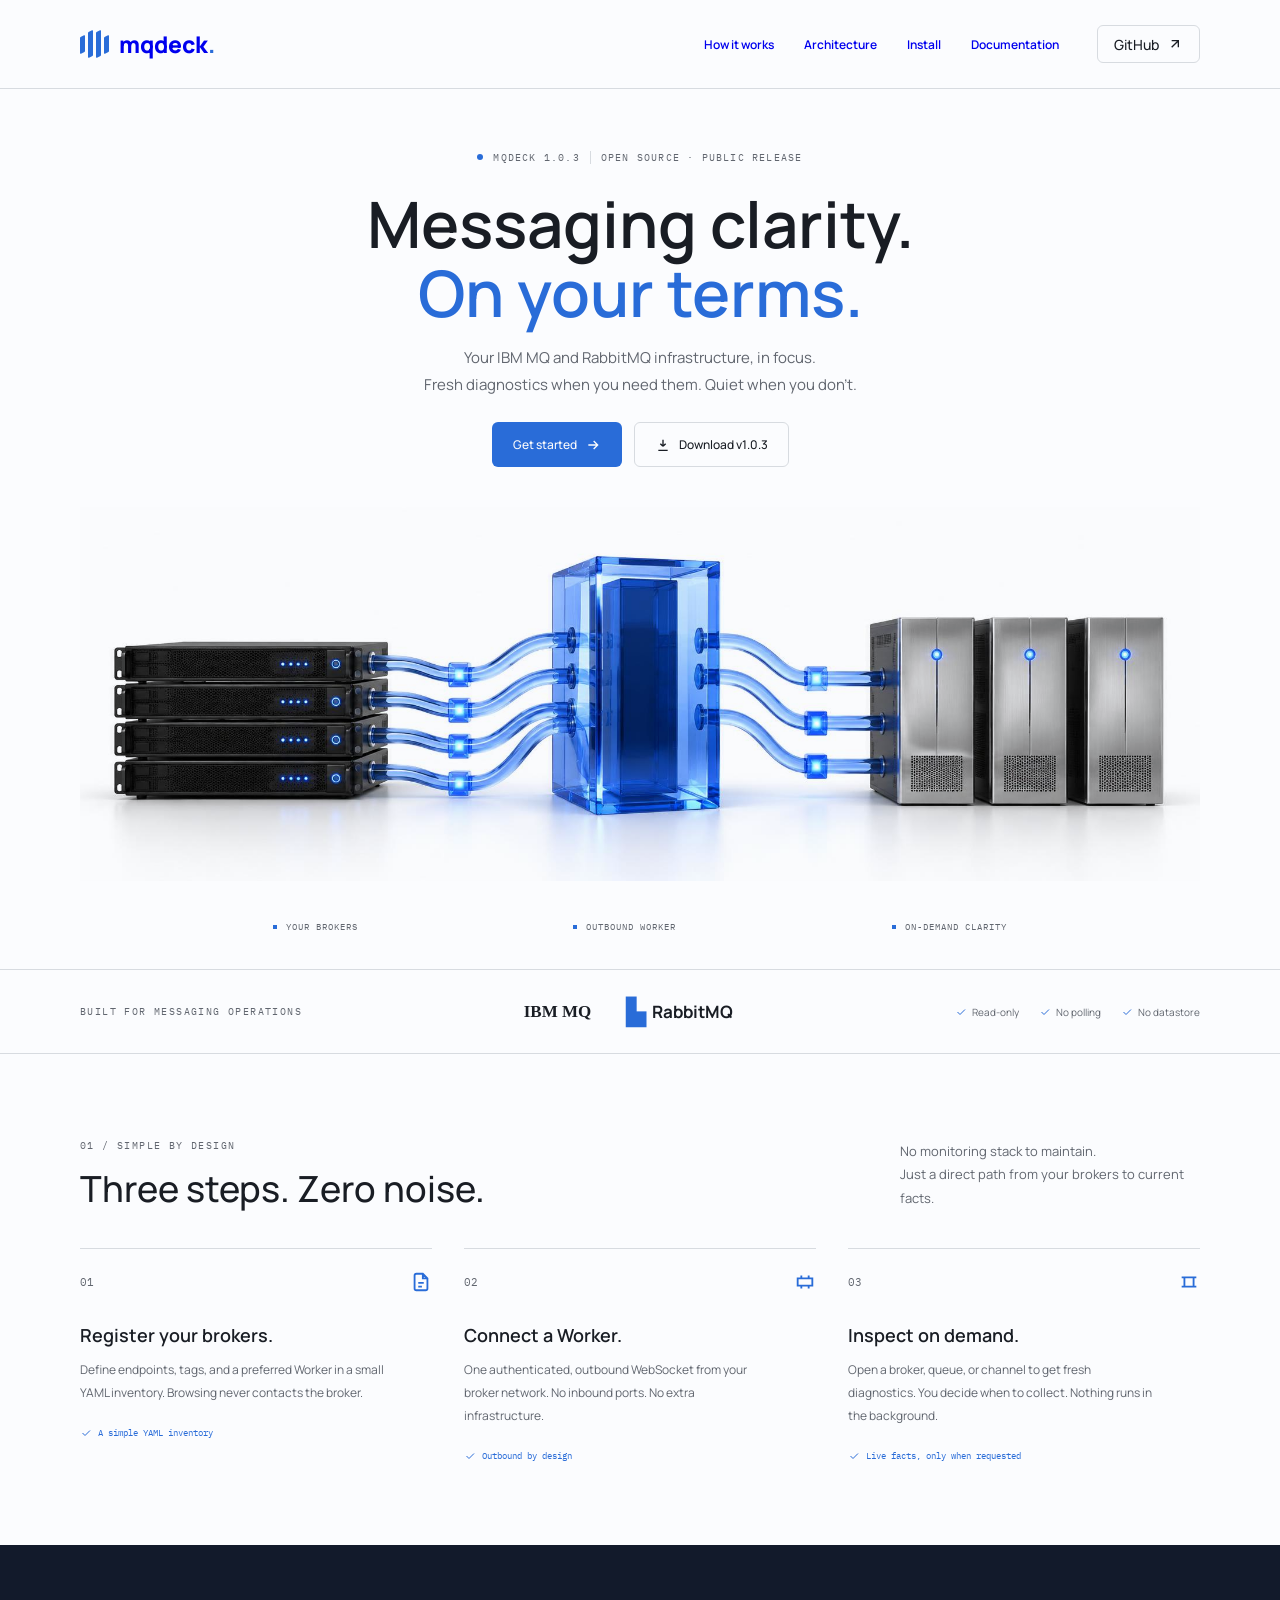
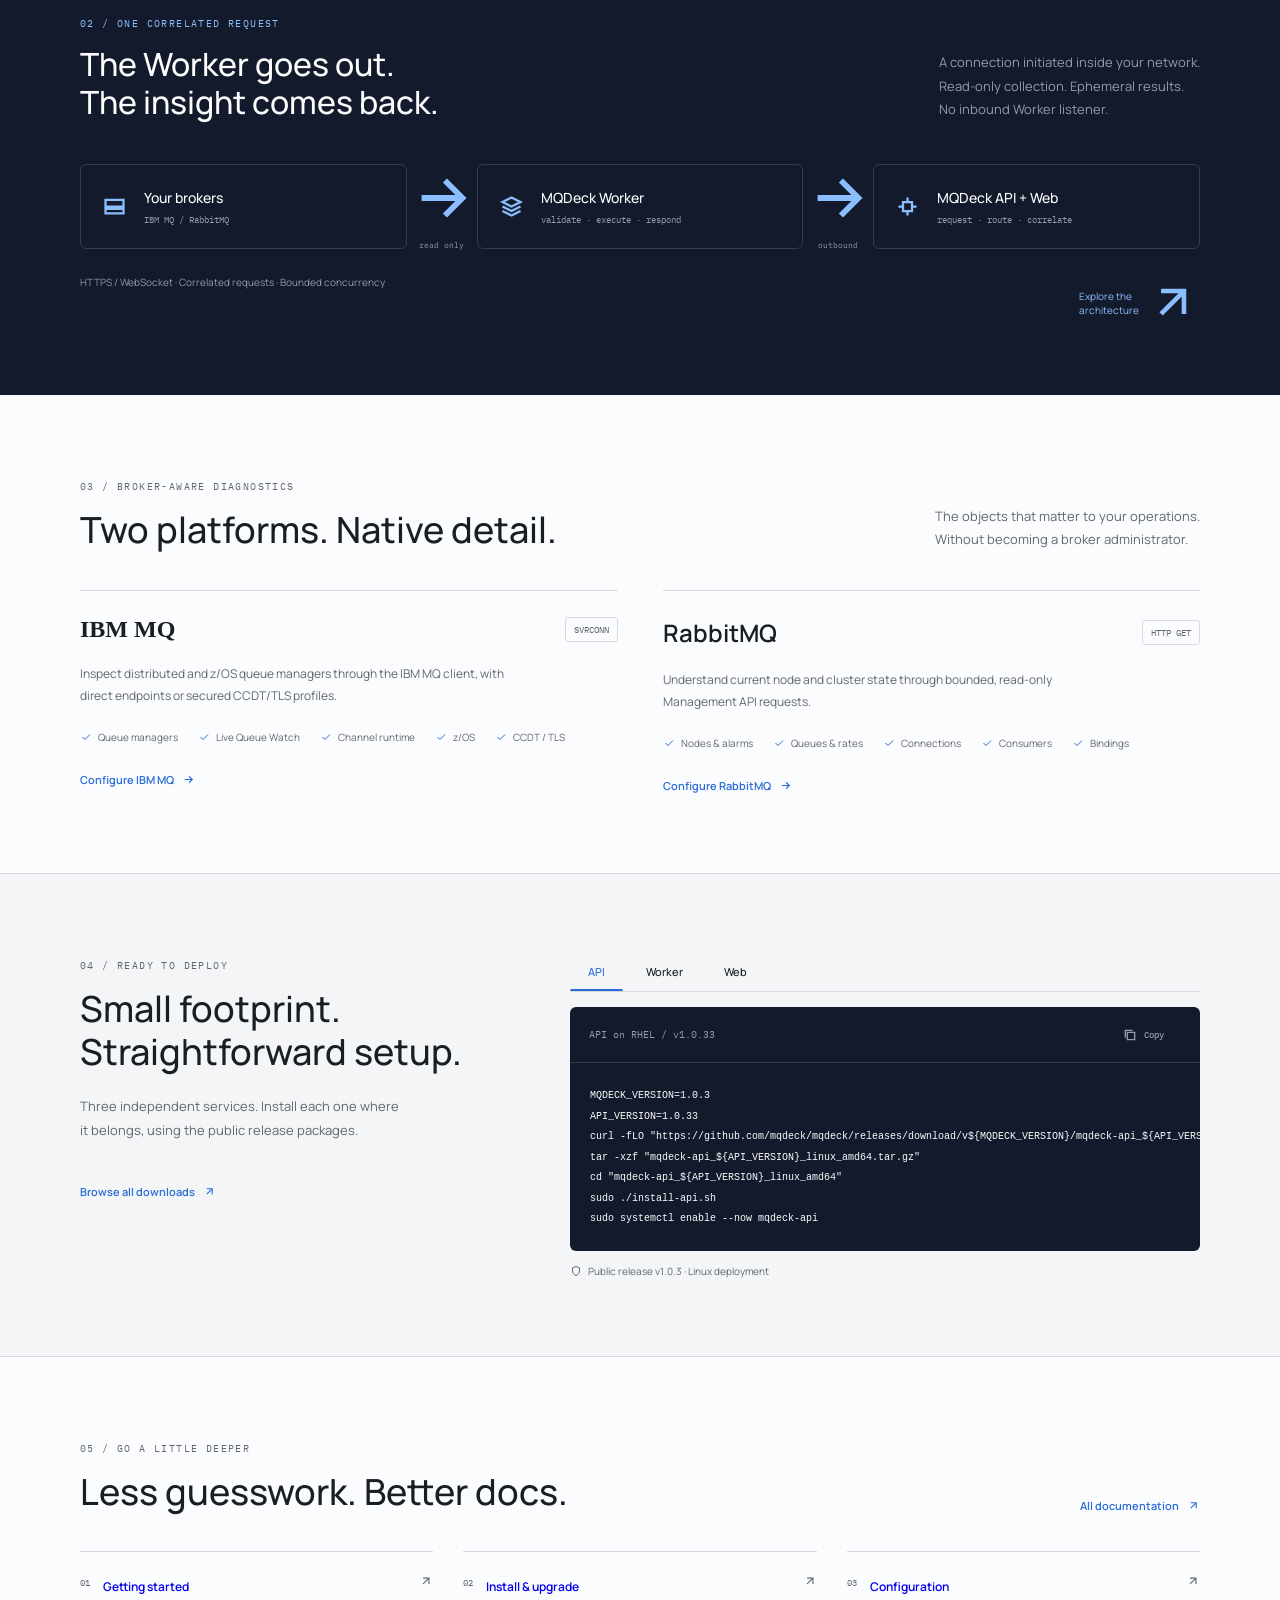
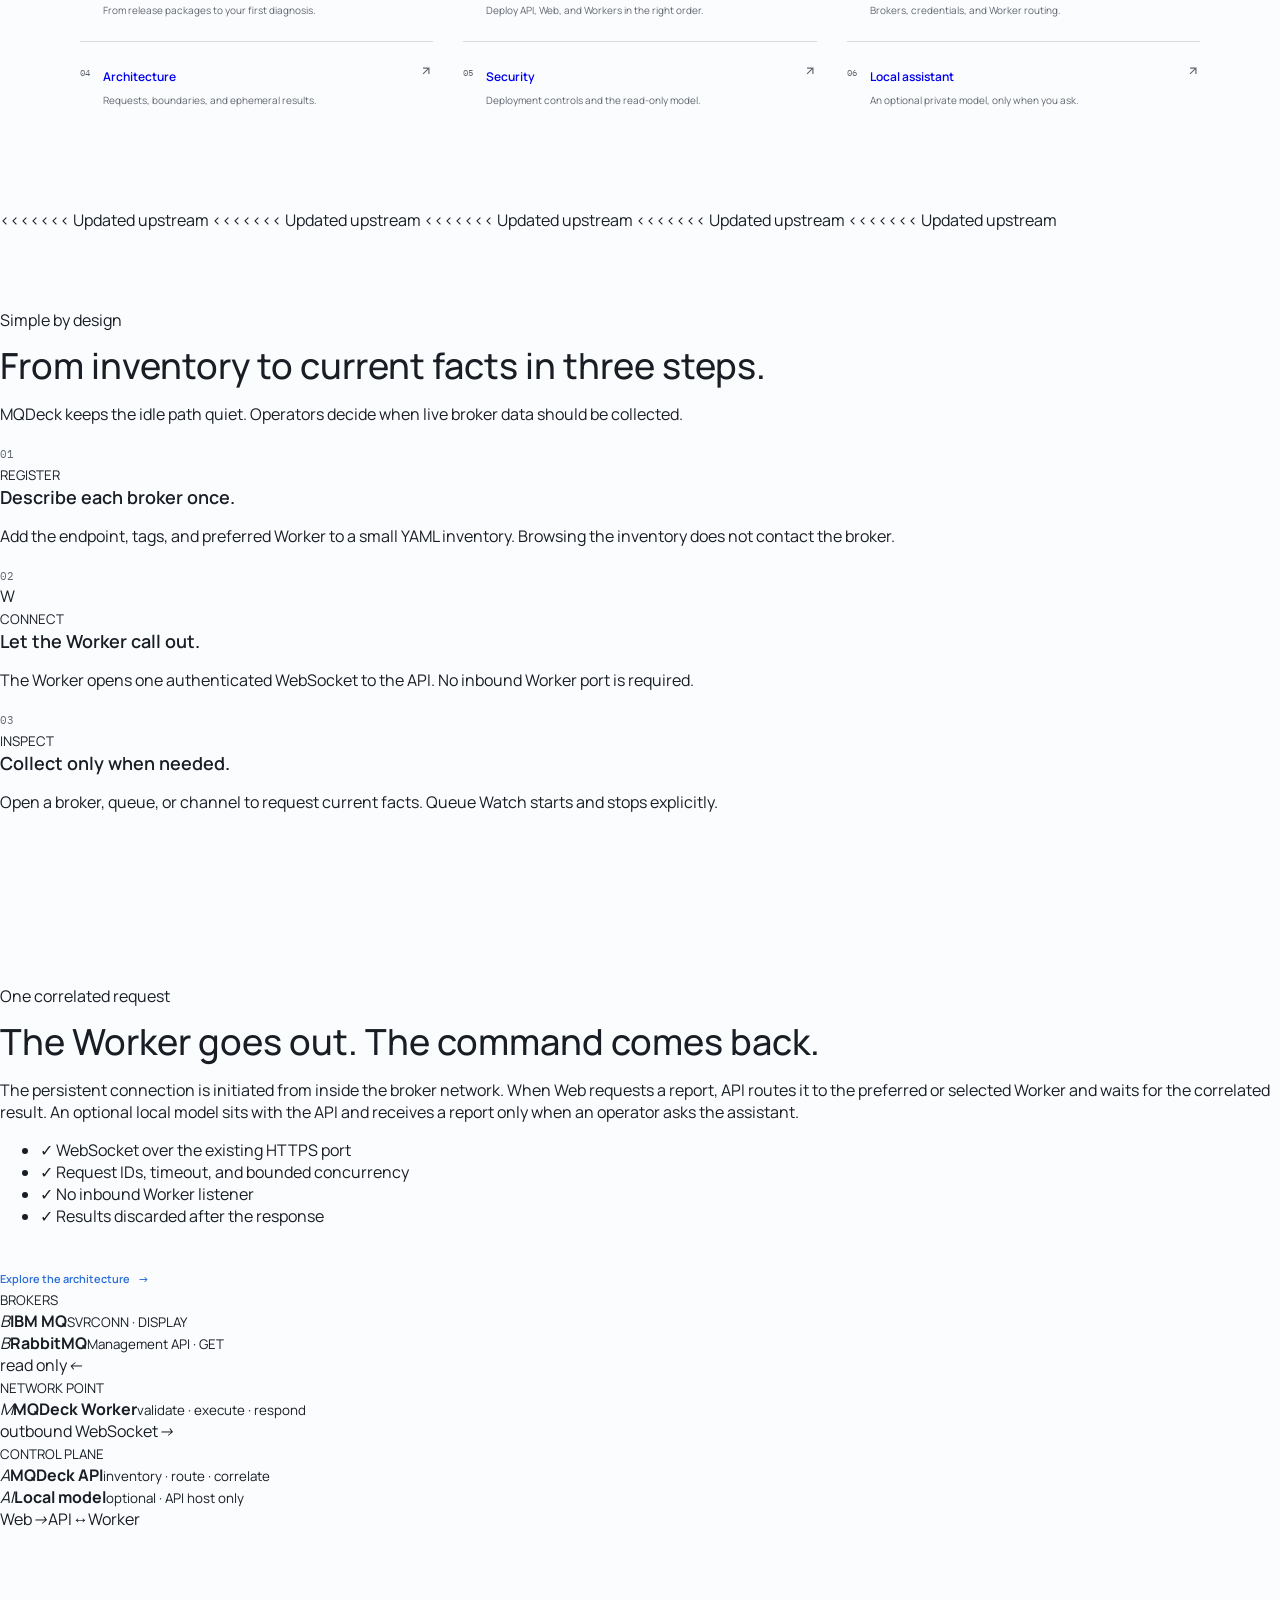
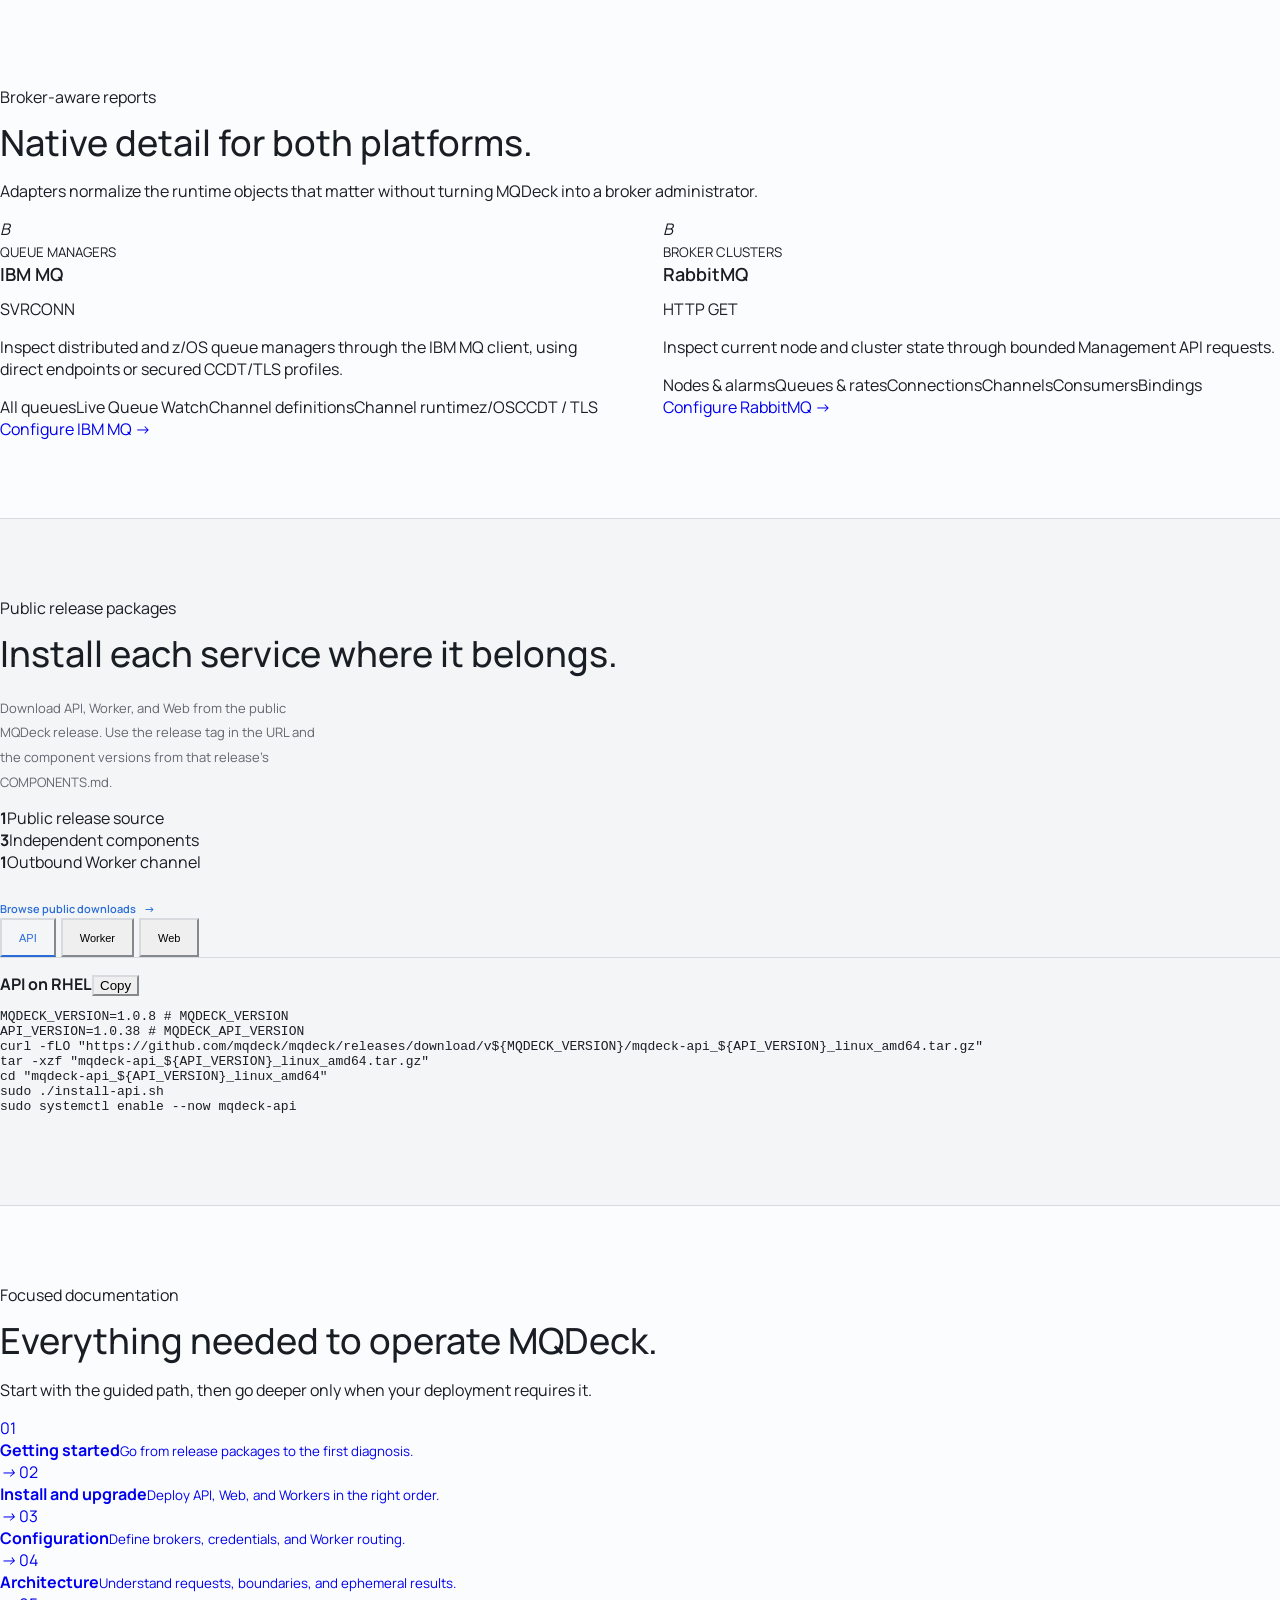
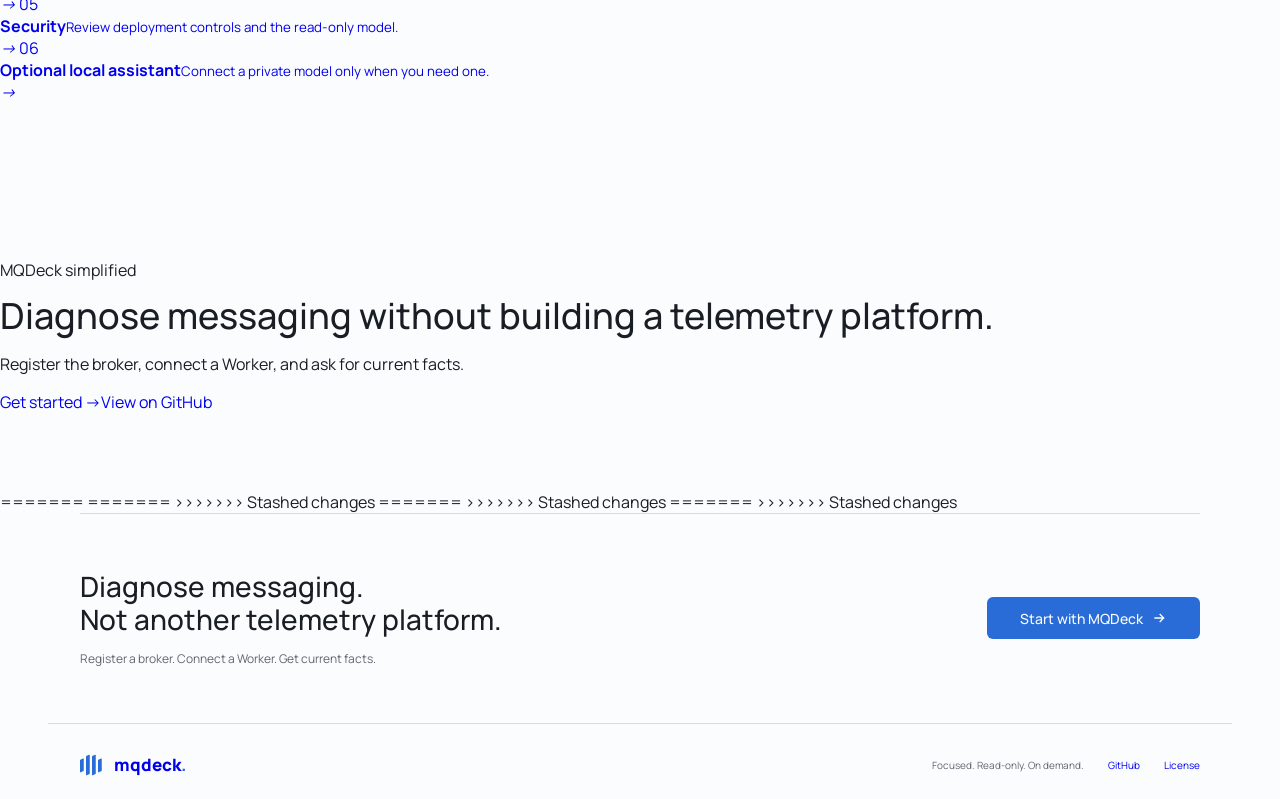
==== site/index.html @ c1cde828 "Release v1.0.9" ====
<!doctype html>
<html lang="en">
  <head>
    <meta charset="utf-8" />
    <meta name="viewport" content="width=device-width, initial-scale=1" />
    <title>MQDeck | Messaging clarity, on demand.</title>
    <meta name="description" content="Focused, read-only diagnostics for IBM MQ and RabbitMQ. Connect an outbound Worker and inspect your messaging infrastructure on demand." />
    <meta property="og:title" content="MQDeck | Messaging clarity, on demand." />
    <meta property="og:description" content="Your brokers. One clear view. On-demand diagnostics for IBM MQ and RabbitMQ, without a telemetry platform." />
    <meta property="og:type" content="website" />
    <meta property="og:url" content="https://mqdeck.github.io/mqdeck/" />
    <meta name="twitter:card" content="summary_large_image" />
    <link rel="canonical" href="https://mqdeck.github.io/mqdeck/" />
    <link rel="icon" href="favicon.svg" type="image/svg+xml" />
    <link rel="preconnect" href="https://fonts.googleapis.com" />
    <link rel="preconnect" href="https://fonts.gstatic.com" crossorigin />
    <link href="https://fonts.googleapis.com/css2?family=IBM+Plex+Mono:wght@400;500&family=Manrope:wght@500;600;700;800&display=swap" rel="stylesheet" />
    <link rel="stylesheet" href="styles.css" />
    <script src="app.js" defer></script>
  </head>
  <body>
    <header class="site-header">
      <div class="wrap header-inner">
        <a href="#top" class="brand" aria-label="MQDeck home"><span class="brand-mark" aria-hidden="true"><i></i><i></i><i></i><i></i></span><span>mqdeck<span class="text-primary">.</span></span></a>
        <nav class="desktop-nav" aria-label="Main navigation">
          <a href="#how-it-works">How it works</a>
          <a href="#architecture">Architecture</a>
          <a href="#install">Install</a>
          <a href="#documentation">Documentation</a>
          <a class="btn btn-outline header-github" href="https://github.com/mqdeck/mqdeck" target="_blank" rel="noreferrer">GitHub <svg viewBox="0 0 24 24" aria-hidden="true"><path d="M7 17 17 7M7 7h10v10" fill="none" stroke="currentColor" stroke-width="2"/></svg></a>
        </nav>
        <button class="btn btn-ghost btn-icon mobile-menu" type="button" data-menu aria-expanded="false" aria-controls="mobile-navigation" aria-label="Open menu">
          <svg data-icon-open viewBox="0 0 24 24" aria-hidden="true"><path d="M4 7h16M4 12h16M4 17h16" fill="none" stroke="currentColor" stroke-width="2"/></svg>
          <svg data-icon-close hidden viewBox="0 0 24 24" aria-hidden="true"><path d="M6 6l12 12M18 6 6 18" fill="none" stroke="currentColor" stroke-width="2"/></svg>
        </button>
      </div>
      <nav class="mobile-nav" id="mobile-navigation" data-mobile-nav hidden aria-label="Mobile navigation">
        <a href="#how-it-works">How it works</a>
        <a href="#architecture">Architecture</a>
        <a href="#install">Install</a>
        <a href="#documentation">Documentation</a>
        <a href="https://github.com/mqdeck/mqdeck">GitHub</a>
      </nav>
    </header>
    <main id="top">
      <section class="hero" aria-labelledby="main-title">
        <img class="hero-image" src="assets/messaging-network.jpg" width="1920" height="626" alt="IBM MQ and RabbitMQ infrastructure connected through a transparent blue messaging hub" />
        <div class="wrap hero-content">
          <div class="release-label"><span class="dot"></span> MQDECK 1.0.3 <span>Open source · Public release</span></div>
          <h1 id="main-title">Messaging clarity.<br /><span>On your terms.</span></h1>
          <p class="hero-description">Your IBM MQ and RabbitMQ infrastructure, in focus.<br />Fresh diagnostics when you need them. Quiet when you don't.</p>
          <div class="hero-actions">
            <a class="btn" href="https://github.com/mqdeck/mqdeck/blob/main/docs/getting-started.md">Get started <svg viewBox="0 0 24 24" aria-hidden="true"><path d="M5 12h14M13 6l6 6-6 6" fill="none" stroke="currentColor" stroke-width="2"/></svg></a>
            <a class="btn btn-outline" href="https://github.com/mqdeck/mqdeck/releases/tag/v1.0.3"><svg viewBox="0 0 24 24" aria-hidden="true"><path d="M12 4v10m0 0 4-4m-4 4-4-4M5 20h14" fill="none" stroke="currentColor" stroke-width="2"/></svg> Download v1.0.3</a>
          </div>
        </div>
        <div class="visual-labels"><span><b></b> Your brokers</span><span><b></b> Outbound Worker</span><span><b></b> On-demand clarity</span></div>
      </section>
      <div class="trust-band">
        <div class="wrap trust-inner">
          <span class="micro">Built for messaging operations</span>
          <div class="brokers"><span class="ibm-word">IBM <span>MQ</span></span><span class="rabbit-word"><span class="rabbit-icon" aria-hidden="true">▙</span>RabbitMQ</span></div>
          <div class="trust-properties"><span><svg viewBox="0 0 24 24" aria-hidden="true"><path d="M5 12l5 5L20 7" fill="none" stroke="currentColor" stroke-width="2"/></svg>Read-only</span><span><svg viewBox="0 0 24 24" aria-hidden="true"><path d="M5 12l5 5L20 7" fill="none" stroke="currentColor" stroke-width="2"/></svg>No polling</span><span><svg viewBox="0 0 24 24" aria-hidden="true"><path d="M5 12l5 5L20 7" fill="none" stroke="currentColor" stroke-width="2"/></svg>No datastore</span></div>
        </div>
      </div>
      <section id="how-it-works" class="wrap section">
        <div class="section-title">
          <div><span class="micro">01 / Simple by design</span><h2>Three steps. Zero noise.</h2></div>
          <p>No monitoring stack to maintain.<br />Just a direct path from your brokers to current facts.</p>
        </div>
        <div class="steps">
          <article class="step"><div class="step-top"><span class="step-number">01</span><svg viewBox="0 0 24 24" aria-hidden="true"><path d="M14 3H7a2 2 0 0 0-2 2v14a2 2 0 0 0 2 2h10a2 2 0 0 0 2-2V8zM14 3v5h5M9 13h6M9 17h4" fill="none" stroke="currentColor" stroke-width="2"/></svg></div><h3>Register your brokers.</h3><p>Define endpoints, tags, and a preferred Worker in a small YAML inventory. Browsing never contacts the broker.</p><span class="step-tag"><svg viewBox="0 0 24 24" aria-hidden="true"><path d="M5 12l5 5L20 7" fill="none" stroke="currentColor" stroke-width="2"/></svg>A simple YAML inventory</span></article>
          <article class="step"><div class="step-top"><span class="step-number">02</span><svg viewBox="0 0 24 24" aria-hidden="true"><path d="M4 8h16v8H4zM8 8V5m8 3V5M8 16v3m8-3v3" fill="none" stroke="currentColor" stroke-width="2"/></svg></div><h3>Connect a Worker.</h3><p>One authenticated, outbound WebSocket from your broker network. No inbound ports. No extra infrastructure.</p><span class="step-tag"><svg viewBox="0 0 24 24" aria-hidden="true"><path d="M5 12l5 5L20 7" fill="none" stroke="currentColor" stroke-width="2"/></svg>Outbound by design</span></article>
          <article class="step"><div class="step-top"><span class="step-number">03</span><svg viewBox="0 0 24 24" aria-hidden="true"><path d="M4 7h16M7 7v10m10-10v10M4 17h16" fill="none" stroke="currentColor" stroke-width="2"/></svg></div><h3>Inspect on demand.</h3><p>Open a broker, queue, or channel to get fresh diagnostics. You decide when to collect. Nothing runs in the background.</p><span class="step-tag"><svg viewBox="0 0 24 24" aria-hidden="true"><path d="M5 12l5 5L20 7" fill="none" stroke="currentColor" stroke-width="2"/></svg>Live facts, only when requested</span></article>
        </div>
      </section>
      <section id="architecture" class="architecture-band">
        <div class="wrap">
          <div class="section-title">
            <div><span class="micro">02 / One correlated request</span><h2>The Worker goes out.<br />The insight comes back.</h2></div>
            <p>A connection initiated inside your network.<br />Read-only collection. Ephemeral results.<br />No inbound Worker listener.</p>
          </div>
          <div class="flow">
            <div class="flow-node"><svg class="flow-icon" viewBox="0 0 24 24" aria-hidden="true"><path d="M4 6h16v6H4zM4 14h16v4H4zM8 9h.01M8 16h.01" fill="none" stroke="currentColor" stroke-width="2"/></svg><div><strong>Your brokers</strong><small>IBM MQ / RabbitMQ</small></div></div>
            <div class="flow-arrow"><svg viewBox="0 0 24 24" aria-hidden="true"><path d="M5 12h14M13 6l6 6-6 6" fill="none" stroke="currentColor" stroke-width="2"/></svg><small>read only</small></div>
            <div class="flow-node"><svg class="flow-icon" viewBox="0 0 24 24" aria-hidden="true"><path d="M4 8l8-4 8 4-8 4zM4 12l8 4 8-4M4 16l8 4 8-4" fill="none" stroke="currentColor" stroke-width="2"/></svg><div><strong>MQDeck Worker</strong><small>validate · execute · respond</small></div></div>
            <div class="flow-arrow"><svg viewBox="0 0 24 24" aria-hidden="true"><path d="M5 12h14M13 6l6 6-6 6" fill="none" stroke="currentColor" stroke-width="2"/></svg><small>outbound</small></div>
            <div class="flow-node"><svg class="flow-icon" viewBox="0 0 24 24" aria-hidden="true"><path d="M8 8h8v8H8zM4 12h4m8 0h4M12 4v4m0 8v4" fill="none" stroke="currentColor" stroke-width="2"/></svg><div><strong>MQDeck API + Web</strong><small>request · route · correlate</small></div></div>
          </div>
          <div class="architecture-bottom"><span>HTTPS / WebSocket · Correlated requests · Bounded concurrency</span><a href="https://github.com/mqdeck/mqdeck/blob/main/docs/architecture.md">Explore the architecture <svg viewBox="0 0 24 24" aria-hidden="true"><path d="M7 17 17 7M7 7h10v10" fill="none" stroke="currentColor" stroke-width="2"/></svg></a></div>
        </div>
      </section>
      <section class="wrap section" id="platforms">
        <div class="section-title">
          <div><span class="micro">03 / Broker-aware diagnostics</span><h2>Two platforms. Native detail.</h2></div>
          <p>The objects that matter to your operations.<br />Without becoming a broker administrator.</p>
        </div>
        <div class="broker-grid">
          <article class="broker-item">
            <div class="broker-heading"><h3 class="ibm-word">IBM MQ</h3><span class="protocol">SVRCONN</span></div>
            <p>Inspect distributed and z/OS queue managers through the IBM MQ client, with direct endpoints or secured CCDT/TLS profiles.</p>
            <div class="feature-list"><span><svg viewBox="0 0 24 24" aria-hidden="true"><path d="M5 12l5 5L20 7" fill="none" stroke="currentColor" stroke-width="2"/></svg>Queue managers</span><span><svg viewBox="0 0 24 24" aria-hidden="true"><path d="M5 12l5 5L20 7" fill="none" stroke="currentColor" stroke-width="2"/></svg>Live Queue Watch</span><span><svg viewBox="0 0 24 24" aria-hidden="true"><path d="M5 12l5 5L20 7" fill="none" stroke="currentColor" stroke-width="2"/></svg>Channel runtime</span><span><svg viewBox="0 0 24 24" aria-hidden="true"><path d="M5 12l5 5L20 7" fill="none" stroke="currentColor" stroke-width="2"/></svg>z/OS</span><span><svg viewBox="0 0 24 24" aria-hidden="true"><path d="M5 12l5 5L20 7" fill="none" stroke="currentColor" stroke-width="2"/></svg>CCDT / TLS</span></div>
            <a class="text-link" href="https://github.com/mqdeck/mqdeck/blob/main/examples/ibmmq-svrconn.md">Configure IBM MQ <svg viewBox="0 0 24 24" aria-hidden="true"><path d="M5 12h14M13 6l6 6-6 6" fill="none" stroke="currentColor" stroke-width="2"/></svg></a>
          </article>
          <article class="broker-item">
            <div class="broker-heading"><h3>RabbitMQ</h3><span class="protocol">HTTP GET</span></div>
            <p>Understand current node and cluster state through bounded, read-only Management API requests.</p>
            <div class="feature-list"><span><svg viewBox="0 0 24 24" aria-hidden="true"><path d="M5 12l5 5L20 7" fill="none" stroke="currentColor" stroke-width="2"/></svg>Nodes &amp; alarms</span><span><svg viewBox="0 0 24 24" aria-hidden="true"><path d="M5 12l5 5L20 7" fill="none" stroke="currentColor" stroke-width="2"/></svg>Queues &amp; rates</span><span><svg viewBox="0 0 24 24" aria-hidden="true"><path d="M5 12l5 5L20 7" fill="none" stroke="currentColor" stroke-width="2"/></svg>Connections</span><span><svg viewBox="0 0 24 24" aria-hidden="true"><path d="M5 12l5 5L20 7" fill="none" stroke="currentColor" stroke-width="2"/></svg>Consumers</span><span><svg viewBox="0 0 24 24" aria-hidden="true"><path d="M5 12l5 5L20 7" fill="none" stroke="currentColor" stroke-width="2"/></svg>Bindings</span></div>
            <a class="text-link" href="https://github.com/mqdeck/mqdeck/blob/main/docs/configuration.md">Configure RabbitMQ <svg viewBox="0 0 24 24" aria-hidden="true"><path d="M5 12h14M13 6l6 6-6 6" fill="none" stroke="currentColor" stroke-width="2"/></svg></a>
          </article>
        </div>
      </section>
      <section id="install" class="install-section section">
        <div class="wrap install-layout">
          <div class="install-copy">
            <span class="micro">04 / Ready to deploy</span>
            <h2>Small footprint.<br />Straightforward setup.</h2>
            <p>Three independent services. Install each one where it belongs, using the public release packages.</p>
            <a class="text-link" href="downloads/">Browse all downloads <svg viewBox="0 0 24 24" aria-hidden="true"><path d="M7 17 17 7M7 7h10v10" fill="none" stroke="currentColor" stroke-width="2"/></svg></a>
          </div>
          <div>
            <div class="install-tabs" role="tablist" aria-label="Installation component">
              <button class="btn btn-ghost" type="button" role="tab" id="tab-API" data-service="API" aria-selected="true" aria-controls="install-panel">API</button>
              <button class="btn btn-ghost" type="button" role="tab" id="tab-Worker" data-service="Worker" aria-selected="false" aria-controls="install-panel">Worker</button>
              <button class="btn btn-ghost" type="button" role="tab" id="tab-Web" data-service="Web" aria-selected="false" aria-controls="install-panel">Web</button>
            </div>
            <div class="terminal" id="install-panel" role="tabpanel" aria-labelledby="tab-API">
              <div class="terminal-header"><span data-terminal-label>API on RHEL <span> / v1.0.33</span></span><button class="btn btn-ghost" type="button" data-copy aria-label="Copy installation command"><svg viewBox="0 0 24 24" aria-hidden="true"><path d="M8 8h11v11H8zM5 16V5h11" fill="none" stroke="currentColor" stroke-width="2"/></svg><span data-copy-label>Copy</span></button></div>
              <pre><code data-command></code></pre>
            </div>
            <div class="terminal-note" role="status"><svg viewBox="0 0 24 24" aria-hidden="true"><path d="M12 3l7 3v6c0 4.5-3 7.5-7 9-4-1.5-7-4.5-7-9V6z" fill="none" stroke="currentColor" stroke-width="2"/></svg><span data-copy-note>Public release v1.0.3 · Linux deployment</span></div>
          </div>
        </div>
      </section>
      <section id="documentation" class="wrap section">
        <div class="section-title">
          <div><span class="micro">05 / Go a little deeper</span><h2>Less guesswork. Better docs.</h2></div>
          <a class="text-link" href="https://github.com/mqdeck/mqdeck/tree/main/docs">All documentation <svg viewBox="0 0 24 24" aria-hidden="true"><path d="M7 17 17 7M7 7h10v10" fill="none" stroke="currentColor" stroke-width="2"/></svg></a>
        </div>
        <div class="doc-grid">
          <a class="doc-item" href="https://github.com/mqdeck/mqdeck/blob/main/docs/getting-started.md"><span class="doc-number">01</span><div><strong>Getting started</strong><p>From release packages to your first diagnosis.</p></div><svg viewBox="0 0 24 24" aria-hidden="true"><path d="M7 17 17 7M7 7h10v10" fill="none" stroke="currentColor" stroke-width="2"/></svg></a>
          <a class="doc-item" href="https://github.com/mqdeck/mqdeck/blob/main/docs/installation-sequence.md"><span class="doc-number">02</span><div><strong>Install &amp; upgrade</strong><p>Deploy API, Web, and Workers in the right order.</p></div><svg viewBox="0 0 24 24" aria-hidden="true"><path d="M7 17 17 7M7 7h10v10" fill="none" stroke="currentColor" stroke-width="2"/></svg></a>
          <a class="doc-item" href="https://github.com/mqdeck/mqdeck/blob/main/docs/configuration.md"><span class="doc-number">03</span><div><strong>Configuration</strong><p>Brokers, credentials, and Worker routing.</p></div><svg viewBox="0 0 24 24" aria-hidden="true"><path d="M7 17 17 7M7 7h10v10" fill="none" stroke="currentColor" stroke-width="2"/></svg></a>
          <a class="doc-item" href="https://github.com/mqdeck/mqdeck/blob/main/docs/architecture.md"><span class="doc-number">04</span><div><strong>Architecture</strong><p>Requests, boundaries, and ephemeral results.</p></div><svg viewBox="0 0 24 24" aria-hidden="true"><path d="M7 17 17 7M7 7h10v10" fill="none" stroke="currentColor" stroke-width="2"/></svg></a>
          <a class="doc-item" href="https://github.com/mqdeck/mqdeck/blob/main/SECURITY.md"><span class="doc-number">05</span><div><strong>Security</strong><p>Deployment controls and the read-only model.</p></div><svg viewBox="0 0 24 24" aria-hidden="true"><path d="M7 17 17 7M7 7h10v10" fill="none" stroke="currentColor" stroke-width="2"/></svg></a>
          <a class="doc-item" href="https://github.com/mqdeck/mqdeck/blob/main/docs/llm.md"><span class="doc-number">06</span><div><strong>Local assistant</strong><p>An optional private model, only when you ask.</p></div><svg viewBox="0 0 24 24" aria-hidden="true"><path d="M7 17 17 7M7 7h10v10" fill="none" stroke="currentColor" stroke-width="2"/></svg></a>
        </div>
      </section>
<<<<<<< Updated upstream
<<<<<<< Updated upstream
<<<<<<< Updated upstream
<<<<<<< Updated upstream
<<<<<<< Updated upstream

      <section class="section platform-section" id="platform">
        <div class="container">
          <div class="section-heading narrow-heading">
            <div class="eyebrow">Simple by design</div>
            <h2>From inventory to current facts in three steps.</h2>
            <p>MQDeck keeps the idle path quiet. Operators decide when live broker data should be collected.</p>
          </div>
          <div class="feature-grid">
            <article class="feature-card step-card"><span class="step-number">01</span><div class="feature-icon topology-icon" aria-hidden="true"><span></span><span></span><span></span></div><small>REGISTER</small><h3>Describe each broker once.</h3><p>Add the endpoint, tags, and preferred Worker to a small YAML inventory. Browsing the inventory does not contact the broker.</p></article>
            <article class="feature-card step-card"><span class="step-number">02</span><div class="feature-icon shield-icon" aria-hidden="true">W</div><small>CONNECT</small><h3>Let the Worker call out.</h3><p>The Worker opens one authenticated WebSocket to the API. No inbound Worker port is required.</p></article>
            <article class="feature-card step-card"><span class="step-number">03</span><div class="feature-icon pulse-icon" aria-hidden="true"><span></span></div><small>INSPECT</small><h3>Collect only when needed.</h3><p>Open a broker, queue, or channel to request current facts. Queue Watch starts and stops explicitly.</p></article>
          </div>
        </div>
      </section>

      <section class="section architecture-section" id="architecture">
        <div class="container architecture-grid">
          <div class="architecture-copy">
            <div class="eyebrow">One correlated request</div>
            <h2>The Worker goes out. The command comes back.</h2>
            <p>The persistent connection is initiated from inside the broker network. When Web requests a report, API routes it to the preferred or selected Worker and waits for the correlated result. An optional local model sits with the API and receives a report only when an operator asks the assistant.</p>
            <ul class="check-list">
              <li><span>✓</span> WebSocket over the existing HTTPS port</li>
              <li><span>✓</span> Request IDs, timeout, and bounded concurrency</li>
              <li><span>✓</span> No inbound Worker listener</li>
              <li><span>✓</span> Results discarded after the response</li>
            </ul>
            <a class="text-link" href="https://github.com/mqdeck/mqdeck/blob/main/docs/architecture.md">Explore the architecture <span>→</span></a>
          </div>
          <div class="architecture-diagram" aria-label="MQDeck on-demand flow">
            <div class="diagram-column brokers-column"><small>BROKERS</small><div class="diagram-node"><i class="component-mark">B</i><span><strong>IBM MQ</strong><small>SVRCONN · DISPLAY</small></span></div><div class="diagram-node"><i class="component-mark">B</i><span><strong>RabbitMQ</strong><small>Management API · GET</small></span></div></div>
            <div class="diagram-arrow"><span>read only</span><i>←</i></div>
            <div class="diagram-column worker-column"><small>NETWORK POINT</small><div class="diagram-node primary-node"><i>M</i><span><strong>MQDeck Worker</strong><small>validate · execute · respond</small></span></div></div>
            <div class="diagram-arrow"><span>outbound WebSocket</span><i>→</i></div>
            <div class="diagram-column query-column"><small>CONTROL PLANE</small><div class="diagram-node"><i class="component-mark worker">A</i><span><strong>MQDeck API</strong><small>inventory · route · correlate</small></span></div><div class="diagram-node"><i>AI</i><span><strong>Local model</strong><small>optional · API host only</small></span></div><div class="query-stack"><span>Web</span><i>→</i><span>API</span><i>↔</i><span>Worker</span></div></div>
          </div>
        </div>
      </section>

      <section class="section coverage-section">
        <div class="container">
          <div class="section-heading split-heading"><div><div class="eyebrow">Broker-aware reports</div><h2>Native detail for both platforms.</h2></div><p>Adapters normalize the runtime objects that matter without turning MQDeck into a broker administrator.</p></div>
          <div class="broker-grid">
            <article class="broker-card"><div class="broker-card-header"><i class="component-mark large">B</i><div><small>QUEUE MANAGERS</small><h3>IBM MQ</h3></div><span>SVRCONN</span></div><p>Inspect distributed and z/OS queue managers through the IBM MQ client, using direct endpoints or secured CCDT/TLS profiles.</p><div class="capability-list"><span>All queues</span><span>Live Queue Watch</span><span>Channel definitions</span><span>Channel runtime</span><span>z/OS</span><span>CCDT / TLS</span></div><a href="https://github.com/mqdeck/mqdeck/blob/main/examples/ibmmq-svrconn.md">Configure IBM MQ <span>→</span></a></article>
            <article class="broker-card"><div class="broker-card-header"><i class="component-mark large">B</i><div><small>BROKER CLUSTERS</small><h3>RabbitMQ</h3></div><span>HTTP GET</span></div><p>Inspect current node and cluster state through bounded Management API requests.</p><div class="capability-list"><span>Nodes & alarms</span><span>Queues & rates</span><span>Connections</span><span>Channels</span><span>Consumers</span><span>Bindings</span></div><a href="https://github.com/mqdeck/mqdeck/blob/main/docs/configuration.md">Configure RabbitMQ <span>→</span></a></article>
          </div>
        </div>
      </section>

      <section class="section install-section" id="install">
        <div class="container install-shell">
          <div class="install-copy"><div class="eyebrow">Public release packages</div><h2>Install each service where it belongs.</h2><p>Download API, Worker, and Web from the public MQDeck release. Use the release tag in the URL and the component versions from that release's COMPONENTS.md.</p><div class="install-facts"><div><strong>1</strong><span>Public release source</span></div><div><strong>3</strong><span>Independent components</span></div><div><strong>1</strong><span>Outbound Worker channel</span></div></div><a class="text-link" href="downloads/">Browse public downloads <span>→</span></a></div>
          <div class="installer" data-installer>
            <div class="install-tabs" role="tablist" aria-label="Component"><button type="button" role="tab" aria-selected="true" aria-controls="install-api" data-install-tab="api">API</button><button type="button" role="tab" aria-selected="false" aria-controls="install-worker" data-install-tab="worker">Worker</button><button type="button" role="tab" aria-selected="false" aria-controls="install-web" data-install-tab="web">Web</button></div>
            <div class="install-panel" id="install-api" role="tabpanel" data-install-panel="api"><div class="code-heading"><span><i></i><i></i><i></i></span><strong>API on RHEL</strong><button type="button" data-copy="#api-command">Copy</button></div><pre id="api-command"><code>MQDECK_VERSION=1.0.8 # MQDECK_VERSION
API_VERSION=1.0.38 # MQDECK_API_VERSION
curl -fLO "https://github.com/mqdeck/mqdeck/releases/download/v${MQDECK_VERSION}/mqdeck-api_${API_VERSION}_linux_amd64.tar.gz"
tar -xzf "mqdeck-api_${API_VERSION}_linux_amd64.tar.gz"
cd "mqdeck-api_${API_VERSION}_linux_amd64"
sudo ./install-api.sh
sudo systemctl enable --now mqdeck-api</code></pre></div>
            <div class="install-panel" id="install-worker" role="tabpanel" data-install-panel="worker" hidden><div class="code-heading"><span><i></i><i></i><i></i></span><strong>Worker on RHEL</strong><button type="button" data-copy="#worker-command">Copy</button></div><pre id="worker-command"><code>MQDECK_VERSION=1.0.8 # MQDECK_VERSION
WORKER_VERSION=1.0.34 # MQDECK_WORKER_VERSION
curl -fLO "https://github.com/mqdeck/mqdeck/releases/download/v${MQDECK_VERSION}/mqdeck-worker_${WORKER_VERSION}_linux_amd64.tar.gz"
tar -xzf "mqdeck-worker_${WORKER_VERSION}_linux_amd64.tar.gz"
cd "mqdeck-worker_${WORKER_VERSION}_linux_amd64"
sudo ./install-worker.sh
sudo systemctl enable --now mqdeck-worker</code></pre></div>
            <div class="install-panel" id="install-web" role="tabpanel" data-install-panel="web" hidden><div class="code-heading"><span><i></i><i></i><i></i></span><strong>Web on RHEL</strong><button type="button" data-copy="#web-command">Copy</button></div><pre id="web-command"><code>MQDECK_VERSION=1.0.8 # MQDECK_VERSION
WEB_VERSION=1.0.41 # MQDECK_WEB_VERSION
curl -fLO "https://github.com/mqdeck/mqdeck/releases/download/v${MQDECK_VERSION}/mqdeck-web_${WEB_VERSION}_standalone.tar.gz"
tar -xzf "mqdeck-web_${WEB_VERSION}_standalone.tar.gz"
cd "mqdeck-web_${WEB_VERSION}_standalone"
sudo ./install-web.sh
sudo systemctl enable --now mqdeck-web</code></pre></div>
            <div class="copy-status" aria-live="polite" data-copy-status></div>
          </div>
        </div>
      </section>

      <section class="section docs-section" id="documentation">
        <div class="container">
          <div class="section-heading narrow-heading"><div class="eyebrow">Focused documentation</div><h2>Everything needed to operate MQDeck.</h2><p>Start with the guided path, then go deeper only when your deployment requires it.</p></div>
          <div class="docs-grid">
            <a href="https://github.com/mqdeck/mqdeck/blob/main/docs/getting-started.md"><span class="doc-number">01</span><div><strong>Getting started</strong><small>Go from release packages to the first diagnosis.</small></div><i>→</i></a>
            <a href="https://github.com/mqdeck/mqdeck/blob/main/docs/installation-sequence.md"><span class="doc-number">02</span><div><strong>Install and upgrade</strong><small>Deploy API, Web, and Workers in the right order.</small></div><i>→</i></a>
            <a href="https://github.com/mqdeck/mqdeck/blob/main/docs/configuration.md"><span class="doc-number">03</span><div><strong>Configuration</strong><small>Define brokers, credentials, and Worker routing.</small></div><i>→</i></a>
            <a href="https://github.com/mqdeck/mqdeck/blob/main/docs/architecture.md"><span class="doc-number">04</span><div><strong>Architecture</strong><small>Understand requests, boundaries, and ephemeral results.</small></div><i>→</i></a>
            <a href="https://github.com/mqdeck/mqdeck/blob/main/SECURITY.md"><span class="doc-number">05</span><div><strong>Security</strong><small>Review deployment controls and the read-only model.</small></div><i>→</i></a>
            <a href="https://github.com/mqdeck/mqdeck/blob/main/docs/llm.md"><span class="doc-number">06</span><div><strong>Optional local assistant</strong><small>Connect a private model only when you need one.</small></div><i>→</i></a>
          </div>
        </div>
      </section>

      <section class="final-cta section"><div class="container final-cta-inner"><div><div class="eyebrow">MQDeck simplified</div><h2>Diagnose messaging without building a telemetry platform.</h2><p>Register the broker, connect a Worker, and ask for current facts.</p></div><div class="final-actions"><a class="button button-primary" href="https://github.com/mqdeck/mqdeck/blob/main/docs/getting-started.md">Get started <span>→</span></a><a class="button button-secondary" href="https://github.com/mqdeck/mqdeck">View on GitHub</a></div></div></section>
=======
=======
>>>>>>> Stashed changes
=======
>>>>>>> Stashed changes
=======
>>>>>>> Stashed changes
      <div class="wrap">
        <section class="final-section">
          <div><h2>Diagnose messaging.<br />Not another telemetry platform.</h2><p>Register a broker. Connect a Worker. Get current facts.</p></div>
          <a class="btn btn-lg" href="https://github.com/mqdeck/mqdeck/blob/main/docs/getting-started.md">Start with MQDeck <svg viewBox="0 0 24 24" aria-hidden="true"><path d="M5 12h14M13 6l6 6-6 6" fill="none" stroke="currentColor" stroke-width="2"/></svg></a>
        </section>
      </div>
    </main>
    <footer class="wrap footer">
      <a href="#top" class="brand" aria-label="MQDeck home"><span class="brand-mark" aria-hidden="true"><i></i><i></i><i></i><i></i></span><span>mqdeck<span class="text-primary">.</span></span></a>
      <div class="footer-right"><span>Focused. Read-only. On demand.</span><a href="https://github.com/mqdeck/mqdeck">GitHub</a><a href="https://github.com/mqdeck/mqdeck/blob/main/LICENSE">License</a></div>
    </footer>
  </body>
</html>
---- site/styles.css ----
:root {
 --font-sans: "Manrope", sans-serif;
 --font-mono: "IBM Plex Mono", monospace;
}
:root {
 --background: oklch(.992 .002 255); --foreground: oklch(.23 .014 262);
 --primary: oklch(.55 .18 260); --primary-foreground: oklch(.99 0 0);
 --secondary: oklch(.95 .013 258); --secondary-foreground: oklch(.31 .06 262);
 --muted: oklch(.968 .004 258); --muted-foreground: oklch(.51 .015 262);
 --accent: oklch(.94 .035 255); --accent-foreground: oklch(.36 .1 262);
 --border: oklch(.89 .008 258); --destructive: oklch(.6 .2 25);
 --ink: oklch(.22 .035 262); --ink-muted: oklch(.69 .025 262); --mint: oklch(.79 .11 255);
 --terminal-border: oklch(.36 .03 262);
}
@layer base { * { border-color: var(--border); } body { margin:0; background:var(--background); color:var(--foreground); font-family:var(--font-sans); } html { scroll-behavior:smooth; scroll-padding-top:90px; } ::selection { background:var(--accent); } a { text-decoration:none; } button,a { -webkit-tap-highlight-color:transparent; } }
.wrap { max-width:1120px; margin-inline:auto; padding-inline:32px; }
.site-header { position:sticky; top:0; z-index:20; height:88px; border-bottom:1px solid var(--border); background:var(--background); }
.text-primary { color:var(--primary); }
.btn { display:inline-flex; align-items:center; justify-content:center; gap:8px; height:36px; padding:0 16px; border-radius:6px; border:1px solid transparent; background:var(--primary); color:var(--primary-foreground); font:inherit; font-size:14px; font-weight:500; cursor:pointer; }
.btn svg { width:16px; height:16px; flex-shrink:0; }
.btn-outline { background:var(--background); color:var(--foreground); border-color:var(--border); }
.btn-ghost { background:transparent; color:inherit; }
.btn-lg { height:40px; padding-inline:32px; }
.btn-icon { width:36px; padding:0; }
.btn:hover { filter:brightness(.97); }
.download-list { display:grid; gap:18px; margin-top:28px; }
.download-list a { display:block; border-top:1px solid var(--border); padding-top:16px; }
.download-list strong { display:block; margin-bottom:6px; }
.download-list p { margin:0; color:var(--muted-foreground); font-size:13px; line-height:1.7; }
.header-inner { height:100%; display:flex; align-items:center; justify-content:space-between; gap:32px; }
.brand { display:flex; align-items:center; gap:10px; font-weight:800; font-size:23px; }
.brand-mark { display:flex; gap:3px; align-items:center; height:28px; }
.brand-mark i { display:block; width:5px; background:var(--primary); border-radius:1px; transform:skewY(-24deg); }
.brand-mark i:nth-child(1),.brand-mark i:nth-child(4) {height:17px} .brand-mark i:nth-child(2),.brand-mark i:nth-child(3) {height:26px}
.desktop-nav { display:flex; align-items:center; gap:30px; font-size:12px; font-weight:600; }
.desktop-nav a:hover,.footer a:hover { color:var(--primary); }
.header-github { margin-left:8px; }
.mobile-menu { display:none; }
.hero { position:relative; min-height:880px; overflow:hidden; text-align:center; }
.hero-image { position:absolute; width:1120px; max-width:none; height:630px; object-fit:contain; top:290px; left:50%; transform:translateX(-50%); z-index:0; mix-blend-mode:multiply; }
.hero-content { position:relative; z-index:1; padding-top:54px; }
.release-label { display:inline-flex; align-items:center; gap:10px; font-family:var(--font-mono); font-size:10px; text-transform:uppercase; letter-spacing:1.2px; color:var(--muted-foreground); }
.release-label .dot,.status-dot { width:6px; height:6px; background:var(--primary); border-radius:50%; }
.release-label span:last-child { border-left:1px solid var(--border); padding-left:10px; }
.hero h1 { font-size:64px; line-height:1.08; font-weight:600; margin:24px 0 17px; letter-spacing:0; }
.hero h1 span { color:var(--primary); }
.hero-description { max-width:560px; margin:0 auto; color:var(--muted-foreground); font-size:15px; line-height:1.8; }
.hero-actions { display:flex; justify-content:center; gap:12px; margin-top:24px; }
.hero-actions a { height:43px; font-size:12px; padding-inline:20px; box-shadow:none; }
.visual-labels { position:absolute; bottom:37px; left:0; right:0; display:flex; justify-content:space-around; max-width:950px; margin:auto; font-family:var(--font-mono); text-transform:uppercase; font-size:9px; letter-spacing:1px; color:var(--muted-foreground); }
.visual-labels span { display:flex; align-items:center; gap:9px; }
.visual-labels b { width:4px; height:4px; background:var(--primary); }
.trust-band { border-block:1px solid var(--border); }
.trust-inner { min-height:83px; display:flex; align-items:center; justify-content:space-between; gap:30px; }
.micro { font-family:var(--font-mono); font-size:10px; letter-spacing:1.4px; text-transform:uppercase; color:var(--muted-foreground); }
.brokers { display:flex; align-items:center; gap:35px; font-size:17px; font-weight:700; }.ibm-word {font-family:Georgia,serif;font-weight:800}.rabbit-word {display:flex;align-items:center;gap:7px}.rabbit-icon {color:var(--primary);font-size:25px;line-height:1}
.trust-properties {display:flex; gap:20px; font-size:10px; color:var(--muted-foreground)} .trust-properties span {display:flex;align-items:center;gap:5px}.trust-properties svg {width:12px;color:var(--primary)}
.section { padding-block:78px; }
.section-title { display:flex; justify-content:space-between; align-items:flex-end; gap:35px; margin-bottom:38px; }
h2 {font-size:36px;font-weight:500;line-height:1.2;margin:13px 0 0;letter-spacing:0} .section-title p {font-size:13px;color:var(--muted-foreground);max-width:300px;line-height:1.8;margin:0}
.steps {display:grid;grid-template-columns:repeat(3,1fr);gap:32px}.step {border-top:1px solid var(--border);padding-top:22px}.step-top {display:flex;justify-content:space-between;align-items:center;margin-bottom:30px}.step-top svg {color:var(--primary);width:22px}.step-number {font-family:var(--font-mono);font-size:11px;color:var(--muted-foreground)}h3 {font-size:18px;font-weight:600;margin:0 0 12px}.step p,.broker-item p {font-size:12px;line-height:1.9;color:var(--muted-foreground);margin:0;max-width:310px}.step-tag {display:inline-flex;align-items:center;gap:6px;font-family:var(--font-mono);font-size:9px;margin-top:22px;color:var(--primary)}.step-tag svg {width:12px}
.architecture-band {background:var(--ink);color:var(--primary-foreground);padding-block:65px}.architecture-band .micro {color:var(--mint)}.architecture-band h2 {font-size:32px}.architecture-band .section-title p {color:var(--ink-muted)}
.flow {display:grid;grid-template-columns:1fr 70px 1fr 70px 1fr;align-items:center;margin-top:42px}.flow-node {display:flex;gap:16px;align-items:center;border:1px solid var(--terminal-border);padding:23px 20px;border-radius:6px}.flow-icon {color:var(--mint);width:27px;height:27px}.flow-node strong {font-size:14px;font-weight:500;display:block}.flow-node small {font-family:var(--font-mono);font-size:9px;color:var(--ink-muted);display:block;margin-top:7px}.flow-arrow {text-align:center;color:var(--mint);display:flex;flex-direction:column;align-items:center;gap:7px}.flow-arrow small {font-family:var(--font-mono);font-size:8px;color:var(--ink-muted)}.architecture-bottom {display:flex;justify-content:space-between;gap:20px;margin-top:25px;font-size:10px;color:var(--ink-muted)}.architecture-bottom a {color:var(--mint);display:flex;align-items:center;gap:6px}
.broker-grid {display:grid;grid-template-columns:1fr 1fr;gap:45px}.broker-item {padding-top:25px;border-top:1px solid var(--border)}.broker-heading {display:flex;justify-content:space-between;align-items:center;margin-bottom:20px}.broker-heading h3 {font-size:24px;margin:0}.protocol {font-family:var(--font-mono);font-size:9px;border:1px solid var(--border);padding:6px 8px;border-radius:3px;color:var(--muted-foreground)}.broker-item p {max-width:440px}.feature-list {display:flex;flex-wrap:wrap;gap:13px 20px;margin-top:22px;font-size:10px;color:var(--muted-foreground)}.feature-list span {display:flex;align-items:center;gap:6px}.feature-list svg {width:12px;color:var(--primary)}.text-link {display:inline-flex;align-items:center;gap:8px;font-size:11px;font-weight:600;color:var(--primary);margin-top:28px}.text-link svg {width:13px}
.install-section {border-block:1px solid var(--border);background:var(--muted)}.install-layout {display:grid;grid-template-columns:minmax(0,.8fr) minmax(0,1.2fr);gap:70px}.install-layout>div {min-width:0}.install-copy p {font-size:13px;line-height:1.9;color:var(--muted-foreground);margin-top:20px;max-width:320px}.install-tabs {display:flex;gap:5px;border-bottom:1px solid var(--border);margin-bottom:15px}.install-tabs button {border-radius:0;height:39px;font-size:11px;box-shadow:none;padding-inline:17px}.install-tabs button[aria-selected=true] {color:var(--primary);border-bottom:2px solid var(--primary);background:transparent}.terminal {background:var(--ink);color:var(--primary-foreground);border-radius:6px;overflow:hidden}.terminal-header {padding:15px 19px;display:flex;align-items:center;justify-content:space-between;border-bottom:1px solid var(--terminal-border);font-family:var(--font-mono);font-size:10px;color:var(--ink-muted)}.terminal-header button {color:var(--ink-muted);height:25px;gap:6px;font-size:9px}.terminal-header button:hover {color:var(--foreground)}.terminal pre {padding:22px 20px;margin:0;overflow-x:auto;font-family:var(--font-mono);font-size:10px;line-height:1.95}.terminal-note {display:flex;gap:6px;align-items:center;font-size:10px;color:var(--muted-foreground);margin-top:13px}.terminal-note svg {width:12px}
.doc-grid {display:grid;grid-template-columns:repeat(3,1fr);gap:0 30px}.doc-item {padding:22px 0;border-top:1px solid var(--border);display:flex;gap:13px;align-items:flex-start}.doc-item .doc-number {font-family:var(--font-mono);font-size:9px;color:var(--muted-foreground);margin-top:3px}.doc-item strong {font-size:12px;font-weight:600}.doc-item p {font-size:10px;line-height:1.7;color:var(--muted-foreground);margin:6px 0 0}.doc-item>svg {width:14px;flex-shrink:0;margin-left:auto;color:var(--muted-foreground)}.doc-item:hover strong,.doc-item:hover>svg {color:var(--primary)}
.final-section {border-top:1px solid var(--border);padding-block:56px;display:flex;align-items:center;justify-content:space-between;gap:30px}.final-section h2 {font-size:28px;max-width:550px;margin:0}.final-section p {font-size:12px;color:var(--muted-foreground);margin:13px 0 0}.footer {border-top:1px solid var(--border);padding-block:27px;display:flex;align-items:center;justify-content:space-between}.footer .brand {font-size:17px}.footer .brand-mark {transform:scale(.75);transform-origin:left;margin-right:-5px}.footer-right {display:flex;gap:24px;font-size:10px;color:var(--muted-foreground)}
@media(min-width:1600px) {.hero {min-height:880px}}
@media(max-width:900px) {.desktop-nav{gap:18px}.trust-properties{display:none}.hero h1{font-size:54px}.flow-node{padding:20px 13px;gap:10px}.flow{grid-template-columns:1fr 45px 1fr 45px 1fr}.flow-node strong{font-size:12px}.install-layout{gap:35px}.doc-grid{grid-template-columns:repeat(2,1fr)}}
@media(max-width:640px) {.wrap{padding-inline:22px}.site-header{height:72px}.desktop-nav{display:none}.mobile-menu{display:block}.mobile-nav{position:absolute;top:72px;left:0;right:0;background:var(--background);border-bottom:1px solid var(--border);padding:20px 22px;display:flex;flex-direction:column;gap:20px;z-index:10;font-size:13px}.brand{font-size:21px}.hero{min-height:730px}.hero-content{padding-top:42px}.hero h1{font-size:42px;margin-top:25px}.hero-description{font-size:13px;max-width:340px}.hero-image{width:700px;height:420px;top:330px}.hero-actions{gap:8px}.hero-actions a{padding-inline:14px;font-size:10px}.release-label{font-size:8px}.visual-labels{bottom:25px;font-size:7px;letter-spacing:.5px;padding-inline:20px}.visual-labels span{gap:5px}.trust-inner{min-height:100px;flex-direction:column;justify-content:center;gap:15px}.brokers{font-size:16px}.micro{font-size:9px}.section{padding-block:50px}.section-title{display:block;margin-bottom:28px}h2{font-size:29px}.section-title p{margin-top:16px;max-width:340px}.steps{grid-template-columns:1fr;gap:28px}.step-top{margin-bottom:17px}.step p{max-width:none}.step-tag{margin-top:14px}.architecture-band{padding-block:48px}.architecture-band h2{font-size:28px}.flow{grid-template-columns:1fr;margin-top:26px;gap:12px}.flow-arrow{transform:none;height:35px;flex-direction:row;justify-content:center}.flow-arrow svg{transform:rotate(90deg);width:20px}.flow-node{padding:20px}.flow-node strong{font-size:15px}.architecture-bottom{flex-direction:column;line-height:1.8}.broker-grid{grid-template-columns:1fr;gap:34px}.install-layout{grid-template-columns:1fr;gap:25px}.install-copy p{max-width:none}.terminal pre{font-size:9px;padding:18px 14px}.doc-grid{grid-template-columns:1fr}.doc-item{padding-block:18px}.final-section{flex-direction:column;align-items:flex-start;padding-block:40px}.final-section h2{font-size:27px}.footer{gap:20px}.footer-right{gap:13px;font-size:9px}.footer-right span{display:none}}
@media(prefers-reduced-motion:reduce){html{scroll-behavior:auto}*{transition:none!important}}
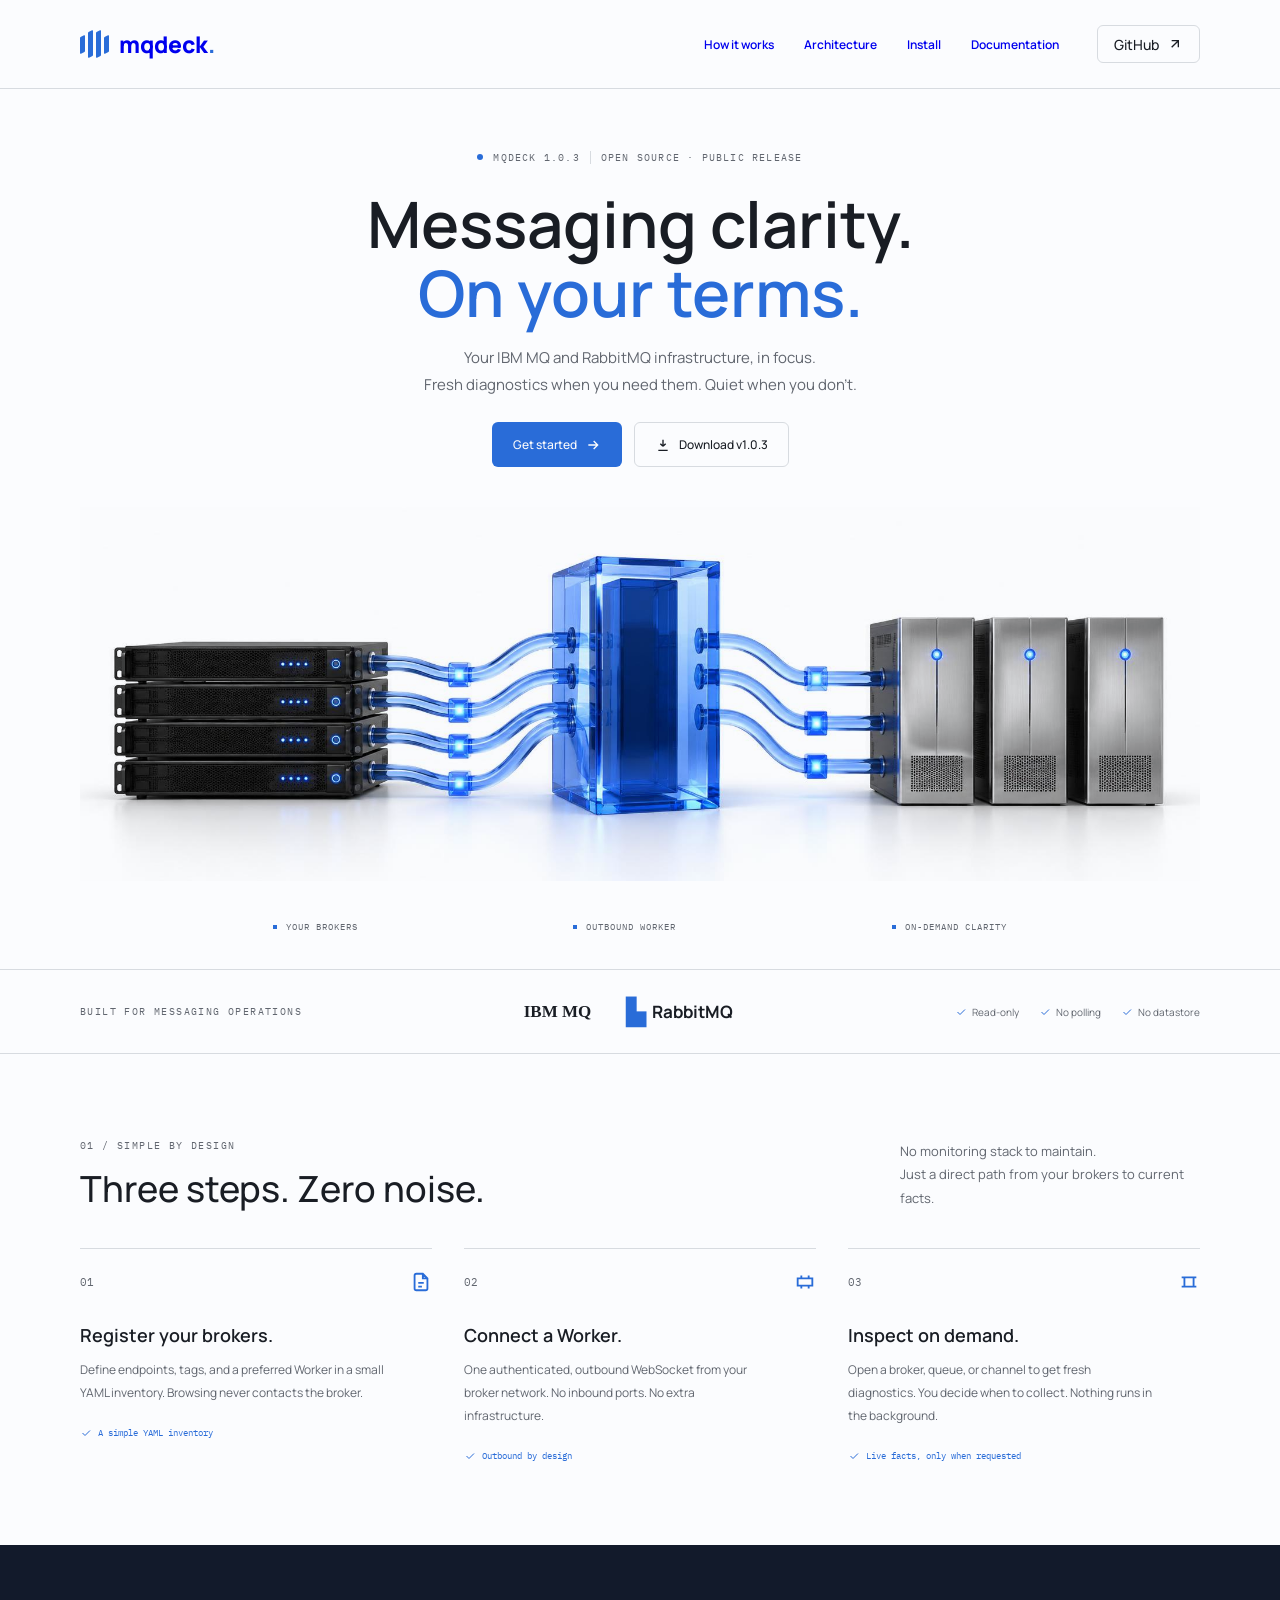
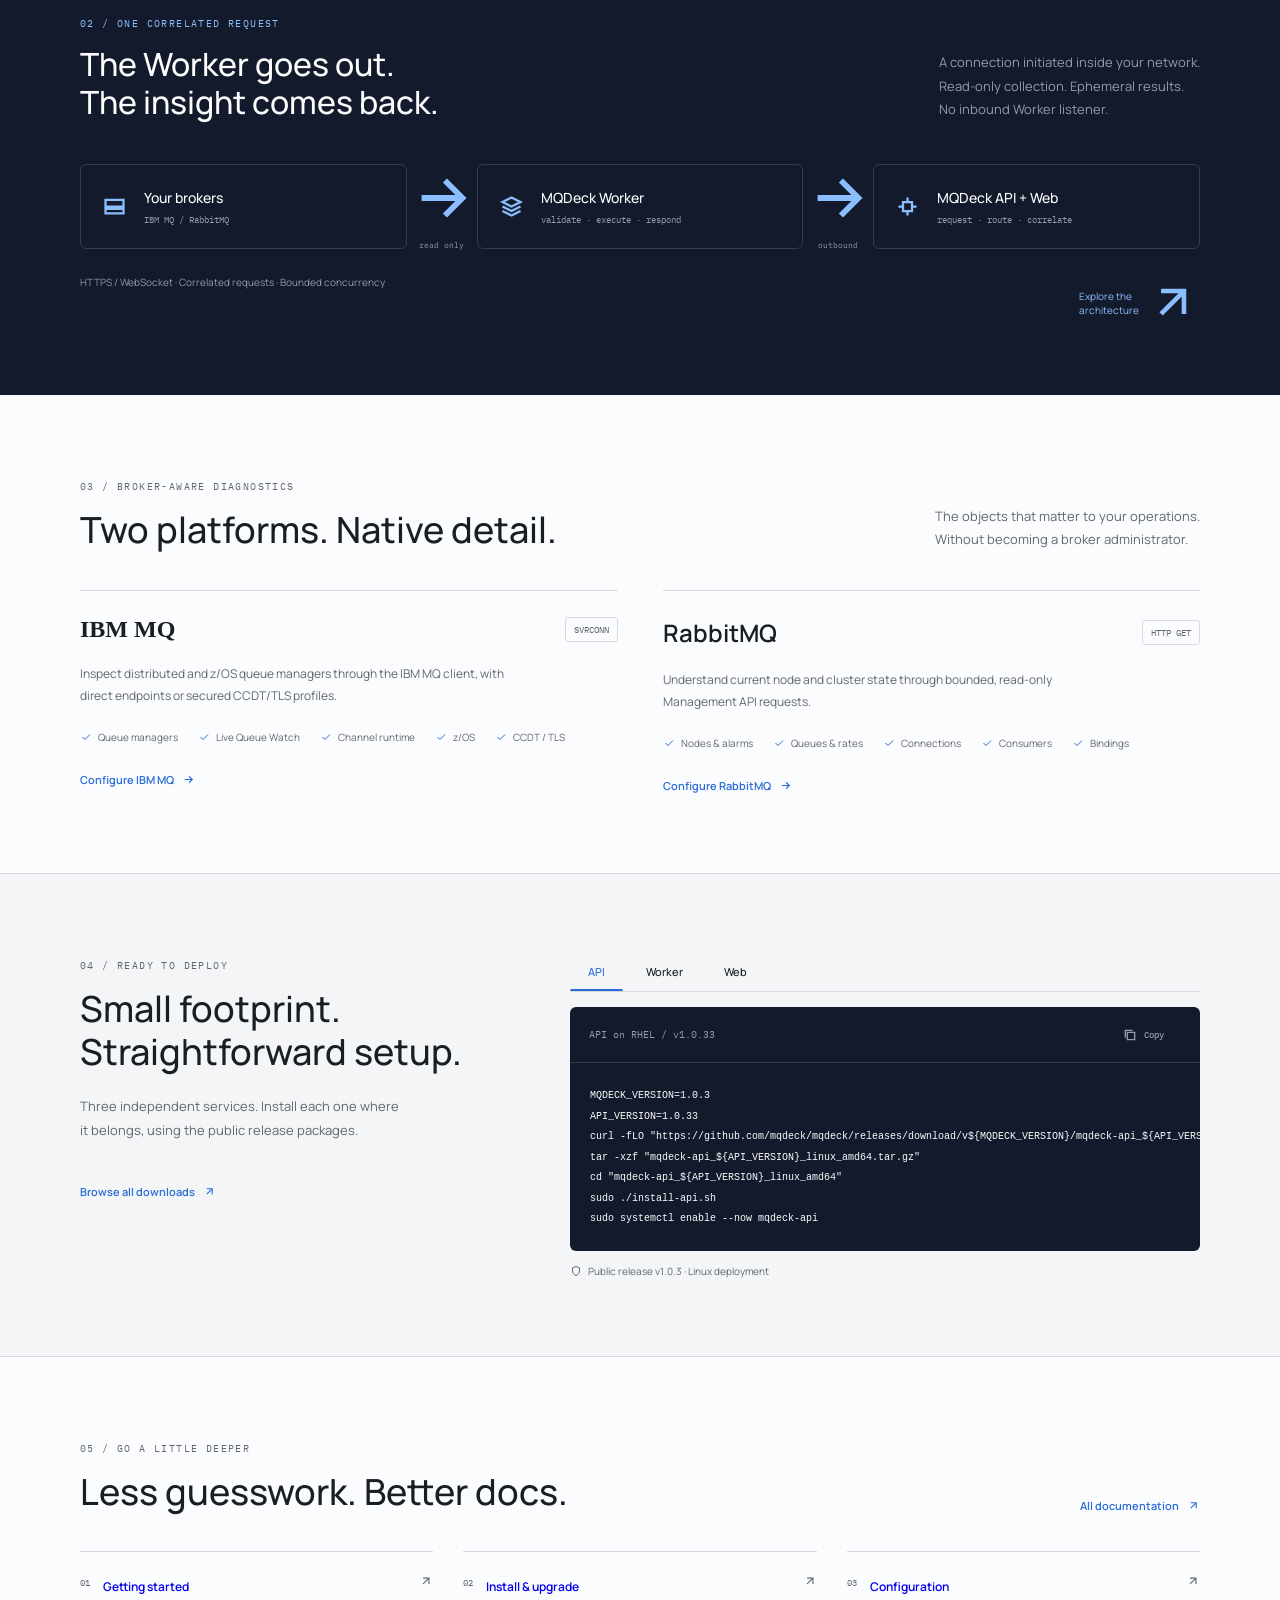
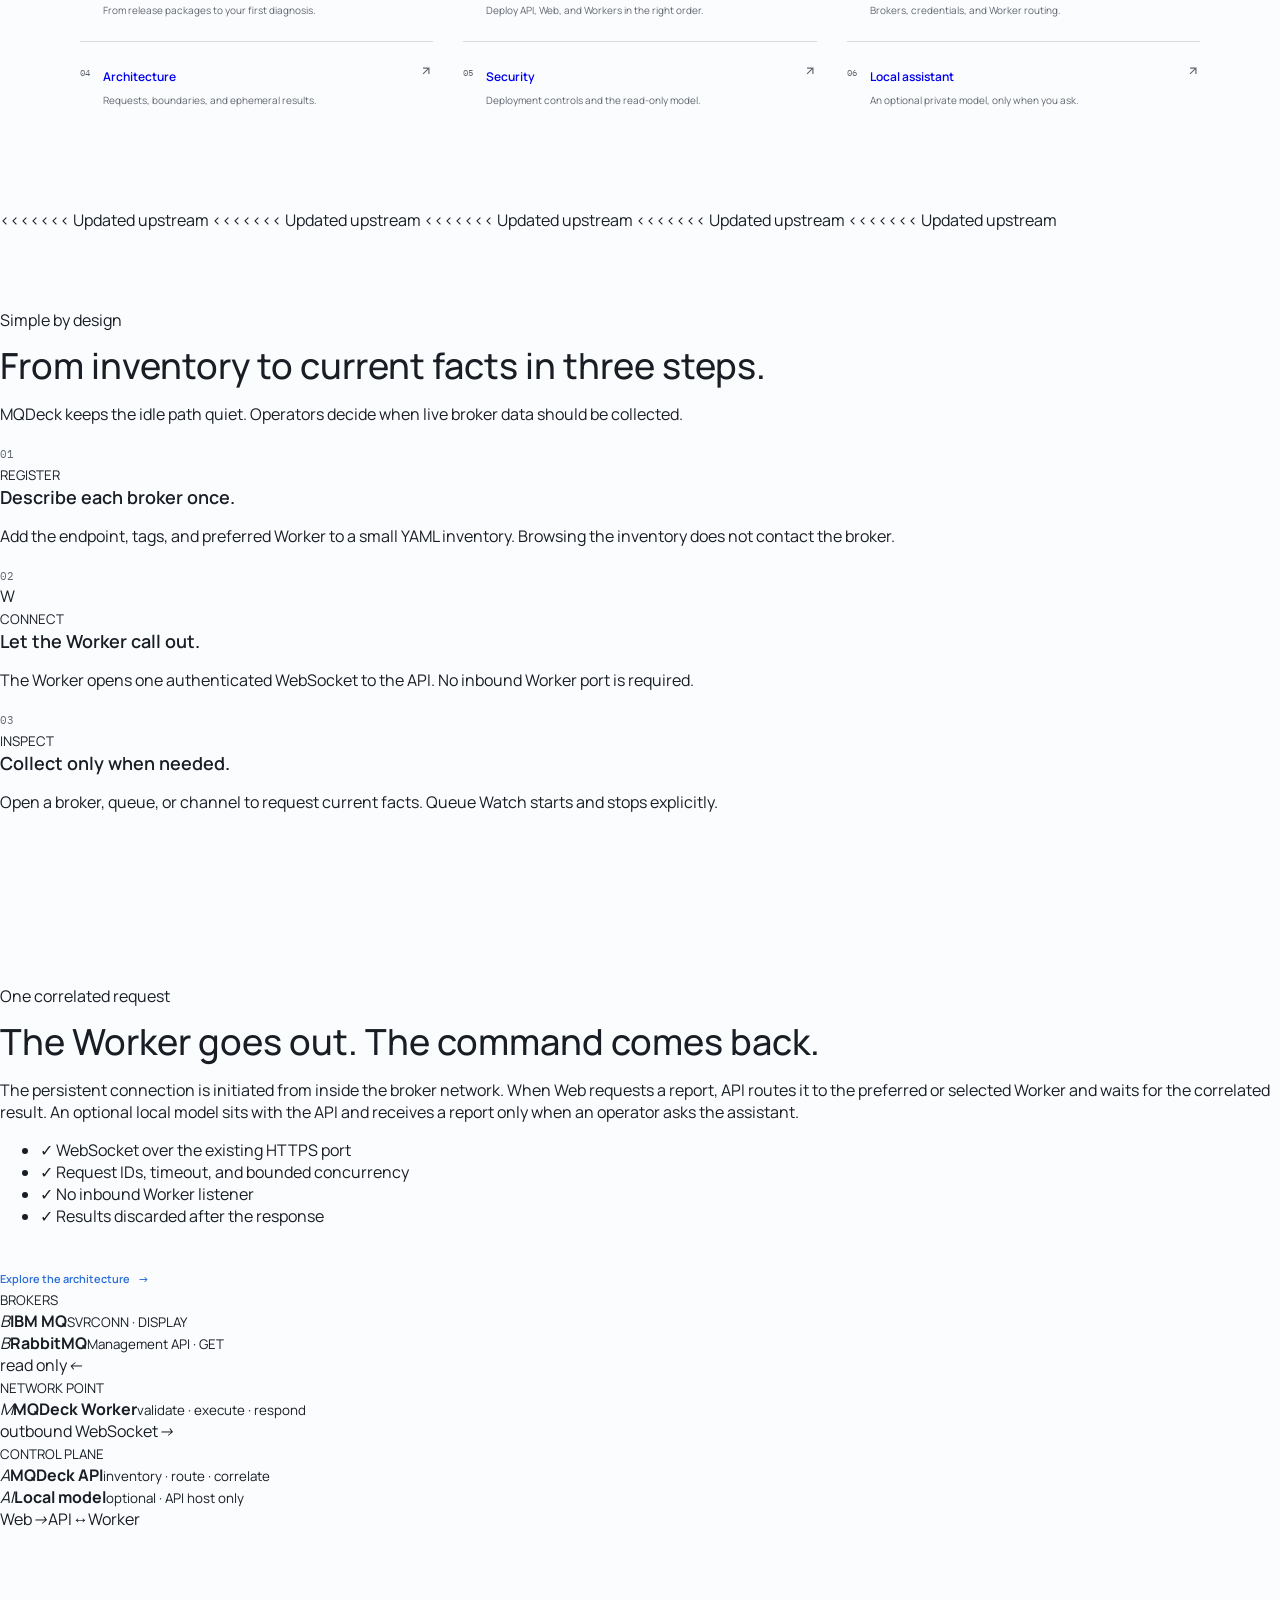
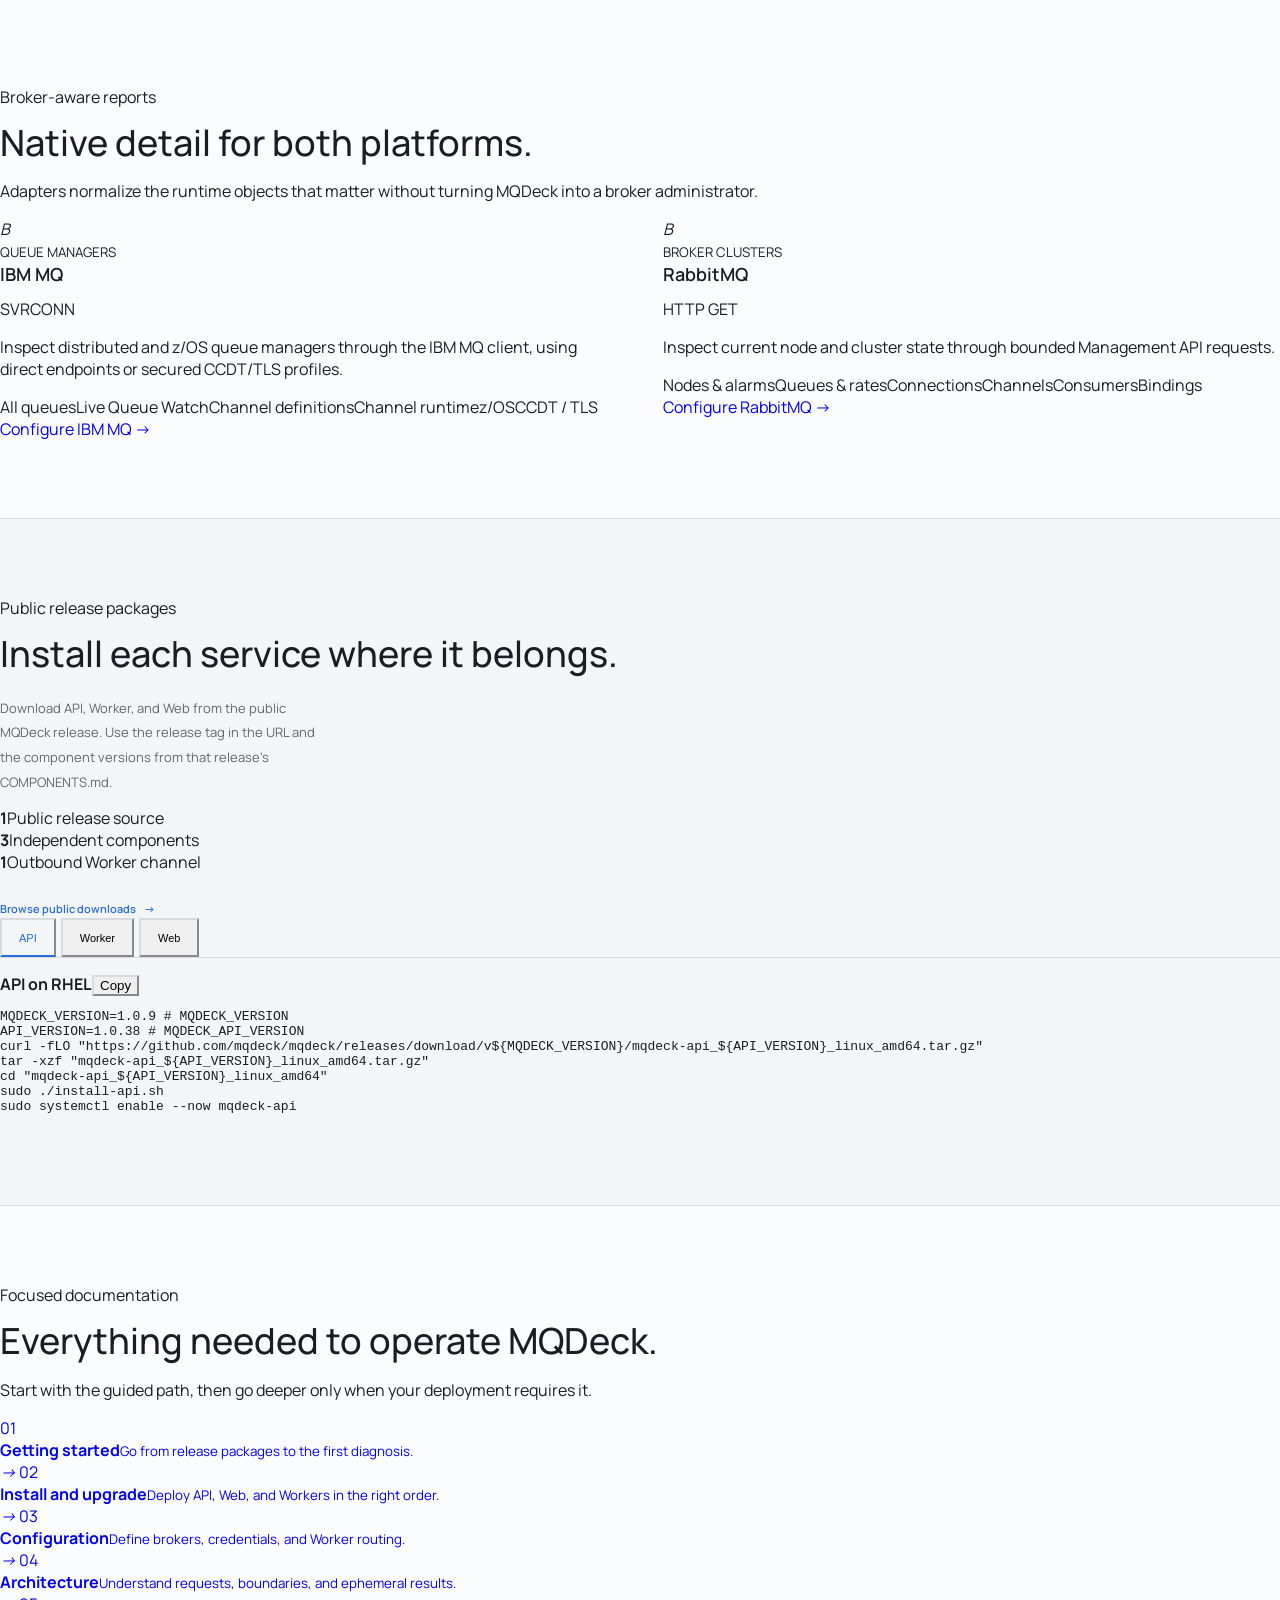
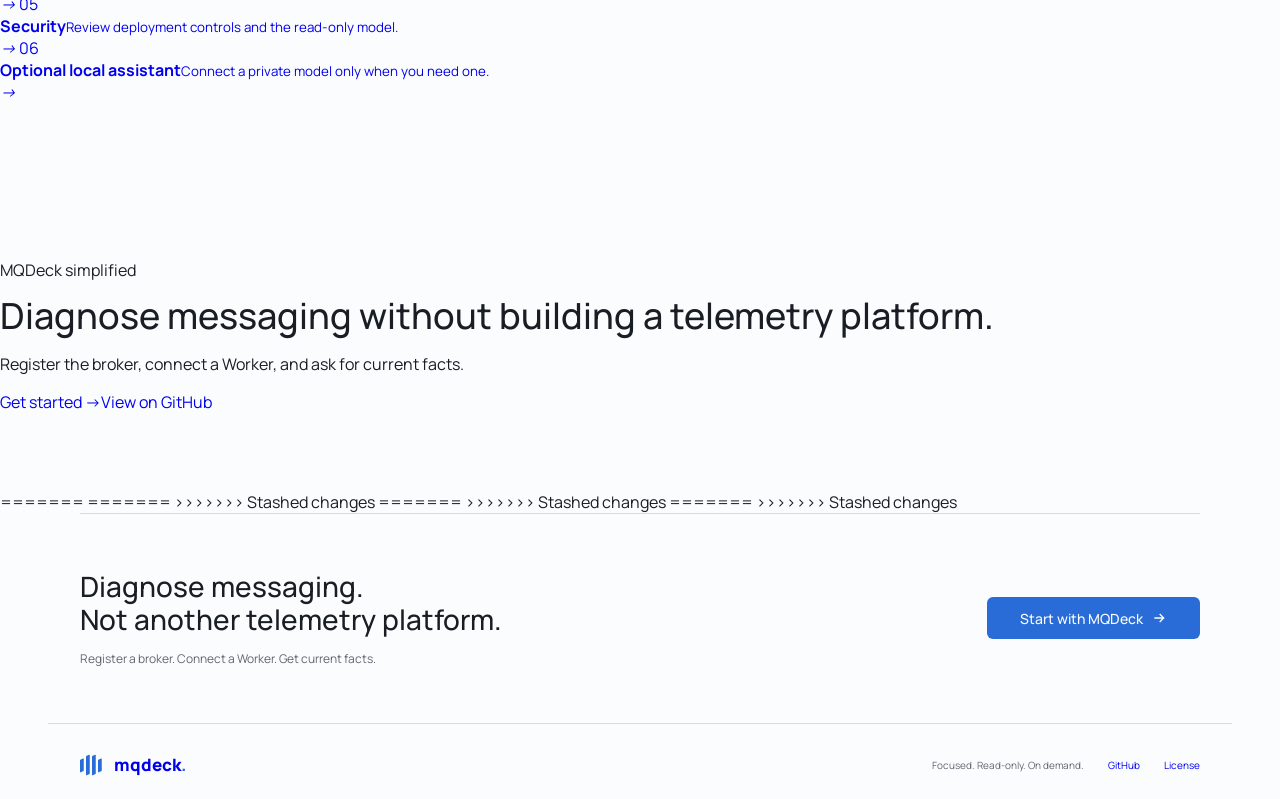
==== commit 50e3bf95: "Update component versions for MQDeck v1.0.9" ====
--- a/site/index.html
+++ b/site/index.html
@@ -206,21 +206,21 @@
           <div class="install-copy"><div class="eyebrow">Public release packages</div><h2>Install each service where it belongs.</h2><p>Download API, Worker, and Web from the public MQDeck release. Use the release tag in the URL and the component versions from that release's COMPONENTS.md.</p><div class="install-facts"><div><strong>1</strong><span>Public release source</span></div><div><strong>3</strong><span>Independent components</span></div><div><strong>1</strong><span>Outbound Worker channel</span></div></div><a class="text-link" href="downloads/">Browse public downloads <span>→</span></a></div>
           <div class="installer" data-installer>
             <div class="install-tabs" role="tablist" aria-label="Component"><button type="button" role="tab" aria-selected="true" aria-controls="install-api" data-install-tab="api">API</button><button type="button" role="tab" aria-selected="false" aria-controls="install-worker" data-install-tab="worker">Worker</button><button type="button" role="tab" aria-selected="false" aria-controls="install-web" data-install-tab="web">Web</button></div>
-            <div class="install-panel" id="install-api" role="tabpanel" data-install-panel="api"><div class="code-heading"><span><i></i><i></i><i></i></span><strong>API on RHEL</strong><button type="button" data-copy="#api-command">Copy</button></div><pre id="api-command"><code>MQDECK_VERSION=1.0.8 # MQDECK_VERSION
+            <div class="install-panel" id="install-api" role="tabpanel" data-install-panel="api"><div class="code-heading"><span><i></i><i></i><i></i></span><strong>API on RHEL</strong><button type="button" data-copy="#api-command">Copy</button></div><pre id="api-command"><code>MQDECK_VERSION=1.0.9 # MQDECK_VERSION
 API_VERSION=1.0.38 # MQDECK_API_VERSION
 curl -fLO "https://github.com/mqdeck/mqdeck/releases/download/v${MQDECK_VERSION}/mqdeck-api_${API_VERSION}_linux_amd64.tar.gz"
 tar -xzf "mqdeck-api_${API_VERSION}_linux_amd64.tar.gz"
 cd "mqdeck-api_${API_VERSION}_linux_amd64"
 sudo ./install-api.sh
 sudo systemctl enable --now mqdeck-api</code></pre></div>
-            <div class="install-panel" id="install-worker" role="tabpanel" data-install-panel="worker" hidden><div class="code-heading"><span><i></i><i></i><i></i></span><strong>Worker on RHEL</strong><button type="button" data-copy="#worker-command">Copy</button></div><pre id="worker-command"><code>MQDECK_VERSION=1.0.8 # MQDECK_VERSION
+            <div class="install-panel" id="install-worker" role="tabpanel" data-install-panel="worker" hidden><div class="code-heading"><span><i></i><i></i><i></i></span><strong>Worker on RHEL</strong><button type="button" data-copy="#worker-command">Copy</button></div><pre id="worker-command"><code>MQDECK_VERSION=1.0.9 # MQDECK_VERSION
 WORKER_VERSION=1.0.34 # MQDECK_WORKER_VERSION
 curl -fLO "https://github.com/mqdeck/mqdeck/releases/download/v${MQDECK_VERSION}/mqdeck-worker_${WORKER_VERSION}_linux_amd64.tar.gz"
 tar -xzf "mqdeck-worker_${WORKER_VERSION}_linux_amd64.tar.gz"
 cd "mqdeck-worker_${WORKER_VERSION}_linux_amd64"
 sudo ./install-worker.sh
 sudo systemctl enable --now mqdeck-worker</code></pre></div>
-            <div class="install-panel" id="install-web" role="tabpanel" data-install-panel="web" hidden><div class="code-heading"><span><i></i><i></i><i></i></span><strong>Web on RHEL</strong><button type="button" data-copy="#web-command">Copy</button></div><pre id="web-command"><code>MQDECK_VERSION=1.0.8 # MQDECK_VERSION
+            <div class="install-panel" id="install-web" role="tabpanel" data-install-panel="web" hidden><div class="code-heading"><span><i></i><i></i><i></i></span><strong>Web on RHEL</strong><button type="button" data-copy="#web-command">Copy</button></div><pre id="web-command"><code>MQDECK_VERSION=1.0.9 # MQDECK_VERSION
 WEB_VERSION=1.0.41 # MQDECK_WEB_VERSION
 curl -fLO "https://github.com/mqdeck/mqdeck/releases/download/v${MQDECK_VERSION}/mqdeck-web_${WEB_VERSION}_standalone.tar.gz"
 tar -xzf "mqdeck-web_${WEB_VERSION}_standalone.tar.gz"
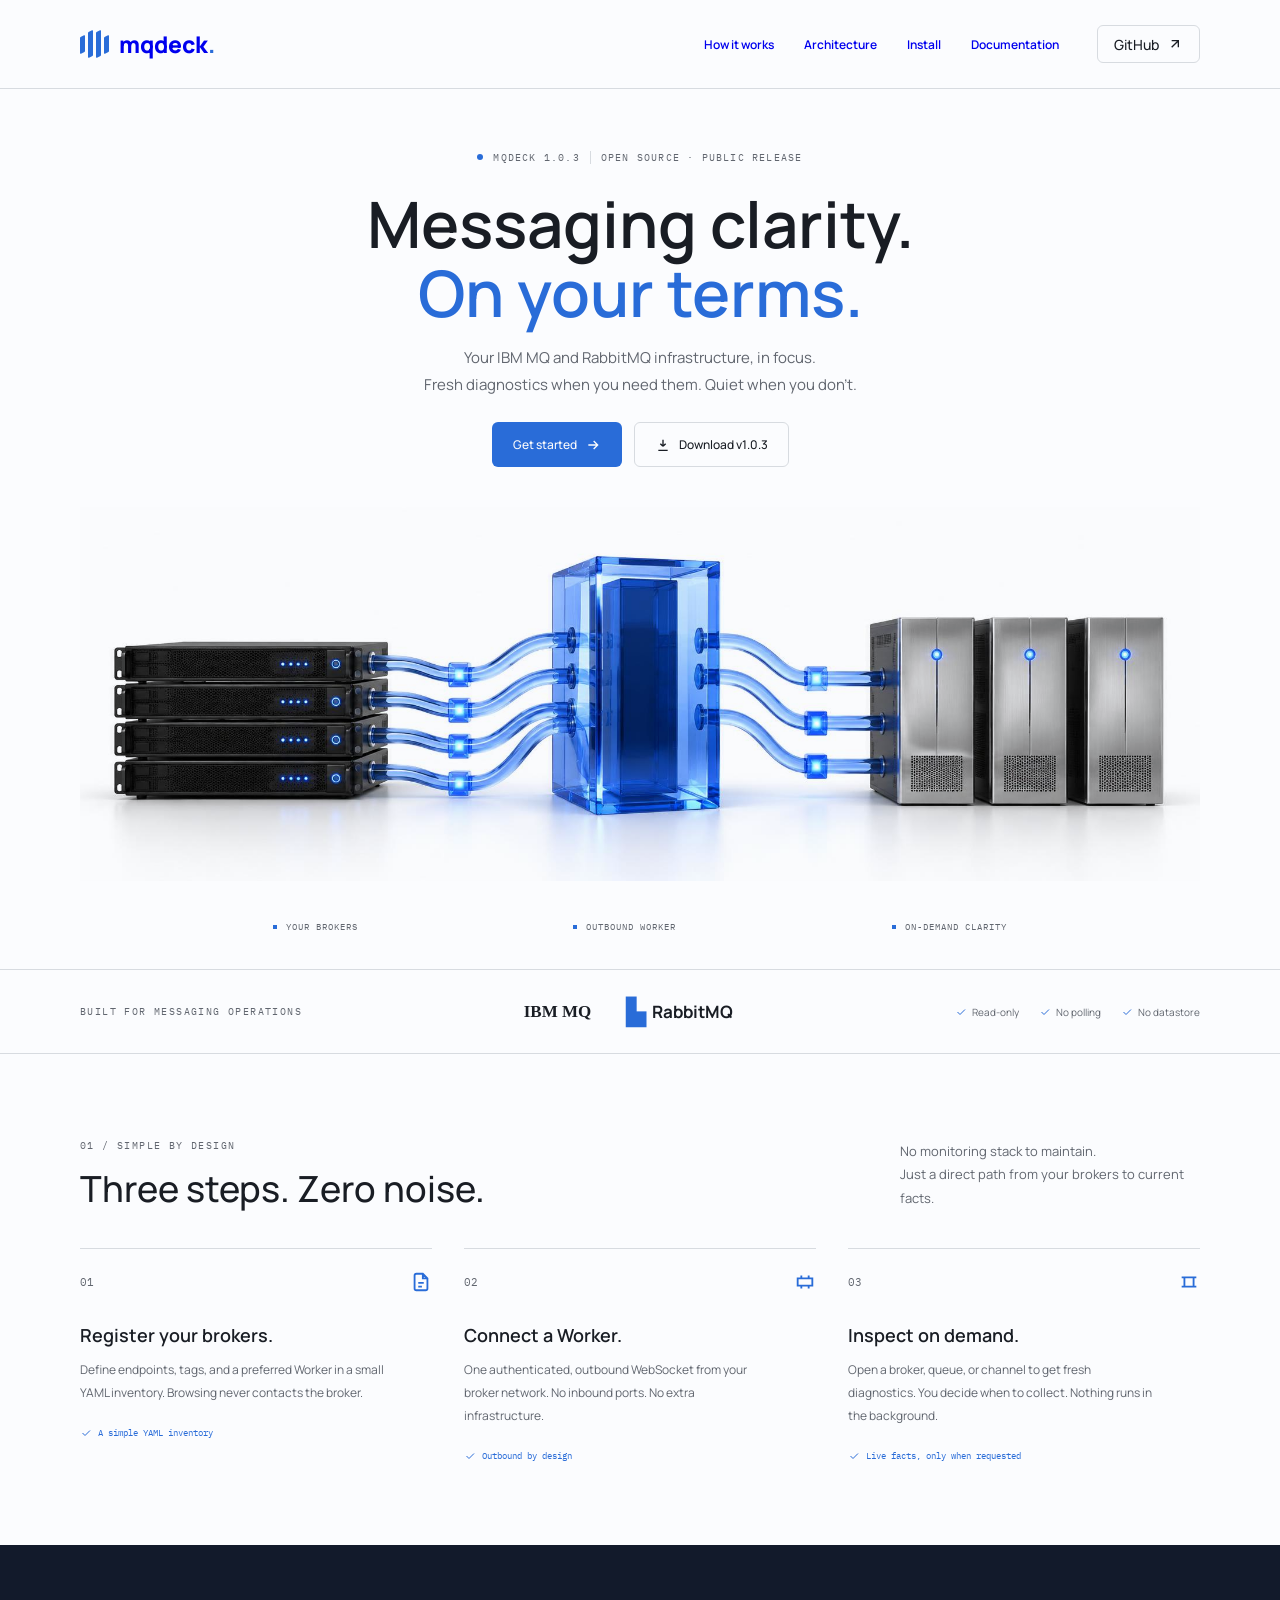
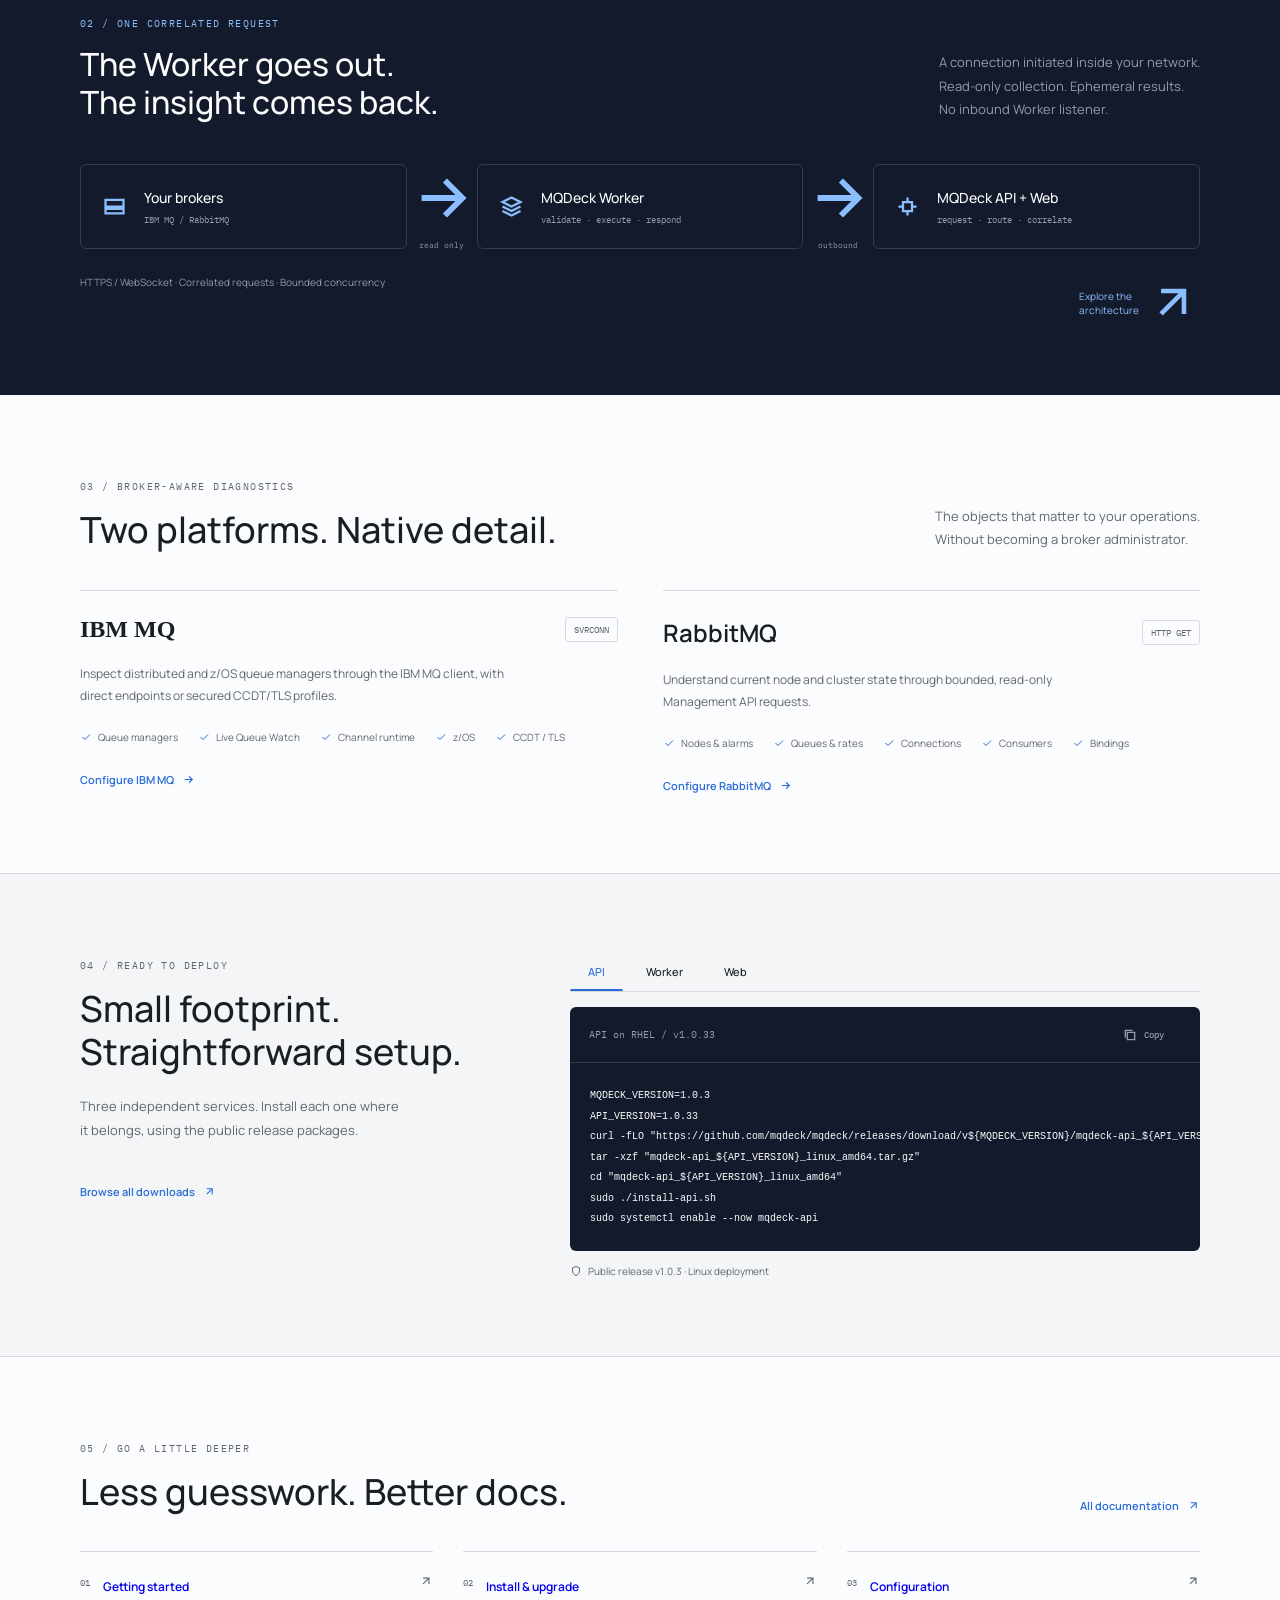
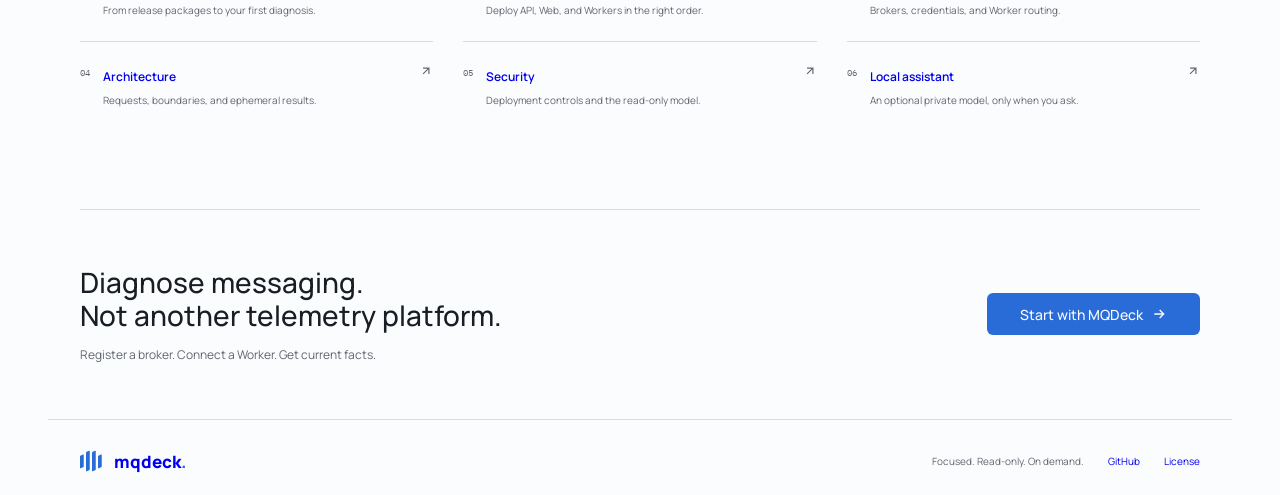
==== commit c006016d: "Release v1.0.10" ====
--- a/site/index.html
+++ b/site/index.html
@@ -146,114 +146,6 @@
           <a class="doc-item" href="https://github.com/mqdeck/mqdeck/blob/main/docs/llm.md"><span class="doc-number">06</span><div><strong>Local assistant</strong><p>An optional private model, only when you ask.</p></div><svg viewBox="0 0 24 24" aria-hidden="true"><path d="M7 17 17 7M7 7h10v10" fill="none" stroke="currentColor" stroke-width="2"/></svg></a>
         </div>
       </section>
-<<<<<<< Updated upstream
-<<<<<<< Updated upstream
-<<<<<<< Updated upstream
-<<<<<<< Updated upstream
-<<<<<<< Updated upstream
-
-      <section class="section platform-section" id="platform">
-        <div class="container">
-          <div class="section-heading narrow-heading">
-            <div class="eyebrow">Simple by design</div>
-            <h2>From inventory to current facts in three steps.</h2>
-            <p>MQDeck keeps the idle path quiet. Operators decide when live broker data should be collected.</p>
-          </div>
-          <div class="feature-grid">
-            <article class="feature-card step-card"><span class="step-number">01</span><div class="feature-icon topology-icon" aria-hidden="true"><span></span><span></span><span></span></div><small>REGISTER</small><h3>Describe each broker once.</h3><p>Add the endpoint, tags, and preferred Worker to a small YAML inventory. Browsing the inventory does not contact the broker.</p></article>
-            <article class="feature-card step-card"><span class="step-number">02</span><div class="feature-icon shield-icon" aria-hidden="true">W</div><small>CONNECT</small><h3>Let the Worker call out.</h3><p>The Worker opens one authenticated WebSocket to the API. No inbound Worker port is required.</p></article>
-            <article class="feature-card step-card"><span class="step-number">03</span><div class="feature-icon pulse-icon" aria-hidden="true"><span></span></div><small>INSPECT</small><h3>Collect only when needed.</h3><p>Open a broker, queue, or channel to request current facts. Queue Watch starts and stops explicitly.</p></article>
-          </div>
-        </div>
-      </section>
-
-      <section class="section architecture-section" id="architecture">
-        <div class="container architecture-grid">
-          <div class="architecture-copy">
-            <div class="eyebrow">One correlated request</div>
-            <h2>The Worker goes out. The command comes back.</h2>
-            <p>The persistent connection is initiated from inside the broker network. When Web requests a report, API routes it to the preferred or selected Worker and waits for the correlated result. An optional local model sits with the API and receives a report only when an operator asks the assistant.</p>
-            <ul class="check-list">
-              <li><span>✓</span> WebSocket over the existing HTTPS port</li>
-              <li><span>✓</span> Request IDs, timeout, and bounded concurrency</li>
-              <li><span>✓</span> No inbound Worker listener</li>
-              <li><span>✓</span> Results discarded after the response</li>
-            </ul>
-            <a class="text-link" href="https://github.com/mqdeck/mqdeck/blob/main/docs/architecture.md">Explore the architecture <span>→</span></a>
-          </div>
-          <div class="architecture-diagram" aria-label="MQDeck on-demand flow">
-            <div class="diagram-column brokers-column"><small>BROKERS</small><div class="diagram-node"><i class="component-mark">B</i><span><strong>IBM MQ</strong><small>SVRCONN · DISPLAY</small></span></div><div class="diagram-node"><i class="component-mark">B</i><span><strong>RabbitMQ</strong><small>Management API · GET</small></span></div></div>
-            <div class="diagram-arrow"><span>read only</span><i>←</i></div>
-            <div class="diagram-column worker-column"><small>NETWORK POINT</small><div class="diagram-node primary-node"><i>M</i><span><strong>MQDeck Worker</strong><small>validate · execute · respond</small></span></div></div>
-            <div class="diagram-arrow"><span>outbound WebSocket</span><i>→</i></div>
-            <div class="diagram-column query-column"><small>CONTROL PLANE</small><div class="diagram-node"><i class="component-mark worker">A</i><span><strong>MQDeck API</strong><small>inventory · route · correlate</small></span></div><div class="diagram-node"><i>AI</i><span><strong>Local model</strong><small>optional · API host only</small></span></div><div class="query-stack"><span>Web</span><i>→</i><span>API</span><i>↔</i><span>Worker</span></div></div>
-          </div>
-        </div>
-      </section>
-
-      <section class="section coverage-section">
-        <div class="container">
-          <div class="section-heading split-heading"><div><div class="eyebrow">Broker-aware reports</div><h2>Native detail for both platforms.</h2></div><p>Adapters normalize the runtime objects that matter without turning MQDeck into a broker administrator.</p></div>
-          <div class="broker-grid">
-            <article class="broker-card"><div class="broker-card-header"><i class="component-mark large">B</i><div><small>QUEUE MANAGERS</small><h3>IBM MQ</h3></div><span>SVRCONN</span></div><p>Inspect distributed and z/OS queue managers through the IBM MQ client, using direct endpoints or secured CCDT/TLS profiles.</p><div class="capability-list"><span>All queues</span><span>Live Queue Watch</span><span>Channel definitions</span><span>Channel runtime</span><span>z/OS</span><span>CCDT / TLS</span></div><a href="https://github.com/mqdeck/mqdeck/blob/main/examples/ibmmq-svrconn.md">Configure IBM MQ <span>→</span></a></article>
-            <article class="broker-card"><div class="broker-card-header"><i class="component-mark large">B</i><div><small>BROKER CLUSTERS</small><h3>RabbitMQ</h3></div><span>HTTP GET</span></div><p>Inspect current node and cluster state through bounded Management API requests.</p><div class="capability-list"><span>Nodes & alarms</span><span>Queues & rates</span><span>Connections</span><span>Channels</span><span>Consumers</span><span>Bindings</span></div><a href="https://github.com/mqdeck/mqdeck/blob/main/docs/configuration.md">Configure RabbitMQ <span>→</span></a></article>
-          </div>
-        </div>
-      </section>
-
-      <section class="section install-section" id="install">
-        <div class="container install-shell">
-          <div class="install-copy"><div class="eyebrow">Public release packages</div><h2>Install each service where it belongs.</h2><p>Download API, Worker, and Web from the public MQDeck release. Use the release tag in the URL and the component versions from that release's COMPONENTS.md.</p><div class="install-facts"><div><strong>1</strong><span>Public release source</span></div><div><strong>3</strong><span>Independent components</span></div><div><strong>1</strong><span>Outbound Worker channel</span></div></div><a class="text-link" href="downloads/">Browse public downloads <span>→</span></a></div>
-          <div class="installer" data-installer>
-            <div class="install-tabs" role="tablist" aria-label="Component"><button type="button" role="tab" aria-selected="true" aria-controls="install-api" data-install-tab="api">API</button><button type="button" role="tab" aria-selected="false" aria-controls="install-worker" data-install-tab="worker">Worker</button><button type="button" role="tab" aria-selected="false" aria-controls="install-web" data-install-tab="web">Web</button></div>
-            <div class="install-panel" id="install-api" role="tabpanel" data-install-panel="api"><div class="code-heading"><span><i></i><i></i><i></i></span><strong>API on RHEL</strong><button type="button" data-copy="#api-command">Copy</button></div><pre id="api-command"><code>MQDECK_VERSION=1.0.9 # MQDECK_VERSION
-API_VERSION=1.0.38 # MQDECK_API_VERSION
-curl -fLO "https://github.com/mqdeck/mqdeck/releases/download/v${MQDECK_VERSION}/mqdeck-api_${API_VERSION}_linux_amd64.tar.gz"
-tar -xzf "mqdeck-api_${API_VERSION}_linux_amd64.tar.gz"
-cd "mqdeck-api_${API_VERSION}_linux_amd64"
-sudo ./install-api.sh
-sudo systemctl enable --now mqdeck-api</code></pre></div>
-            <div class="install-panel" id="install-worker" role="tabpanel" data-install-panel="worker" hidden><div class="code-heading"><span><i></i><i></i><i></i></span><strong>Worker on RHEL</strong><button type="button" data-copy="#worker-command">Copy</button></div><pre id="worker-command"><code>MQDECK_VERSION=1.0.9 # MQDECK_VERSION
-WORKER_VERSION=1.0.34 # MQDECK_WORKER_VERSION
-curl -fLO "https://github.com/mqdeck/mqdeck/releases/download/v${MQDECK_VERSION}/mqdeck-worker_${WORKER_VERSION}_linux_amd64.tar.gz"
-tar -xzf "mqdeck-worker_${WORKER_VERSION}_linux_amd64.tar.gz"
-cd "mqdeck-worker_${WORKER_VERSION}_linux_amd64"
-sudo ./install-worker.sh
-sudo systemctl enable --now mqdeck-worker</code></pre></div>
-            <div class="install-panel" id="install-web" role="tabpanel" data-install-panel="web" hidden><div class="code-heading"><span><i></i><i></i><i></i></span><strong>Web on RHEL</strong><button type="button" data-copy="#web-command">Copy</button></div><pre id="web-command"><code>MQDECK_VERSION=1.0.9 # MQDECK_VERSION
-WEB_VERSION=1.0.41 # MQDECK_WEB_VERSION
-curl -fLO "https://github.com/mqdeck/mqdeck/releases/download/v${MQDECK_VERSION}/mqdeck-web_${WEB_VERSION}_standalone.tar.gz"
-tar -xzf "mqdeck-web_${WEB_VERSION}_standalone.tar.gz"
-cd "mqdeck-web_${WEB_VERSION}_standalone"
-sudo ./install-web.sh
-sudo systemctl enable --now mqdeck-web</code></pre></div>
-            <div class="copy-status" aria-live="polite" data-copy-status></div>
-          </div>
-        </div>
-      </section>
-
-      <section class="section docs-section" id="documentation">
-        <div class="container">
-          <div class="section-heading narrow-heading"><div class="eyebrow">Focused documentation</div><h2>Everything needed to operate MQDeck.</h2><p>Start with the guided path, then go deeper only when your deployment requires it.</p></div>
-          <div class="docs-grid">
-            <a href="https://github.com/mqdeck/mqdeck/blob/main/docs/getting-started.md"><span class="doc-number">01</span><div><strong>Getting started</strong><small>Go from release packages to the first diagnosis.</small></div><i>→</i></a>
-            <a href="https://github.com/mqdeck/mqdeck/blob/main/docs/installation-sequence.md"><span class="doc-number">02</span><div><strong>Install and upgrade</strong><small>Deploy API, Web, and Workers in the right order.</small></div><i>→</i></a>
-            <a href="https://github.com/mqdeck/mqdeck/blob/main/docs/configuration.md"><span class="doc-number">03</span><div><strong>Configuration</strong><small>Define brokers, credentials, and Worker routing.</small></div><i>→</i></a>
-            <a href="https://github.com/mqdeck/mqdeck/blob/main/docs/architecture.md"><span class="doc-number">04</span><div><strong>Architecture</strong><small>Understand requests, boundaries, and ephemeral results.</small></div><i>→</i></a>
-            <a href="https://github.com/mqdeck/mqdeck/blob/main/SECURITY.md"><span class="doc-number">05</span><div><strong>Security</strong><small>Review deployment controls and the read-only model.</small></div><i>→</i></a>
-            <a href="https://github.com/mqdeck/mqdeck/blob/main/docs/llm.md"><span class="doc-number">06</span><div><strong>Optional local assistant</strong><small>Connect a private model only when you need one.</small></div><i>→</i></a>
-          </div>
-        </div>
-      </section>
-
-      <section class="final-cta section"><div class="container final-cta-inner"><div><div class="eyebrow">MQDeck simplified</div><h2>Diagnose messaging without building a telemetry platform.</h2><p>Register the broker, connect a Worker, and ask for current facts.</p></div><div class="final-actions"><a class="button button-primary" href="https://github.com/mqdeck/mqdeck/blob/main/docs/getting-started.md">Get started <span>→</span></a><a class="button button-secondary" href="https://github.com/mqdeck/mqdeck">View on GitHub</a></div></div></section>
-=======
-=======
->>>>>>> Stashed changes
-=======
->>>>>>> Stashed changes
-=======
->>>>>>> Stashed changes
       <div class="wrap">
         <section class="final-section">
           <div><h2>Diagnose messaging.<br />Not another telemetry platform.</h2><p>Register a broker. Connect a Worker. Get current facts.</p></div>
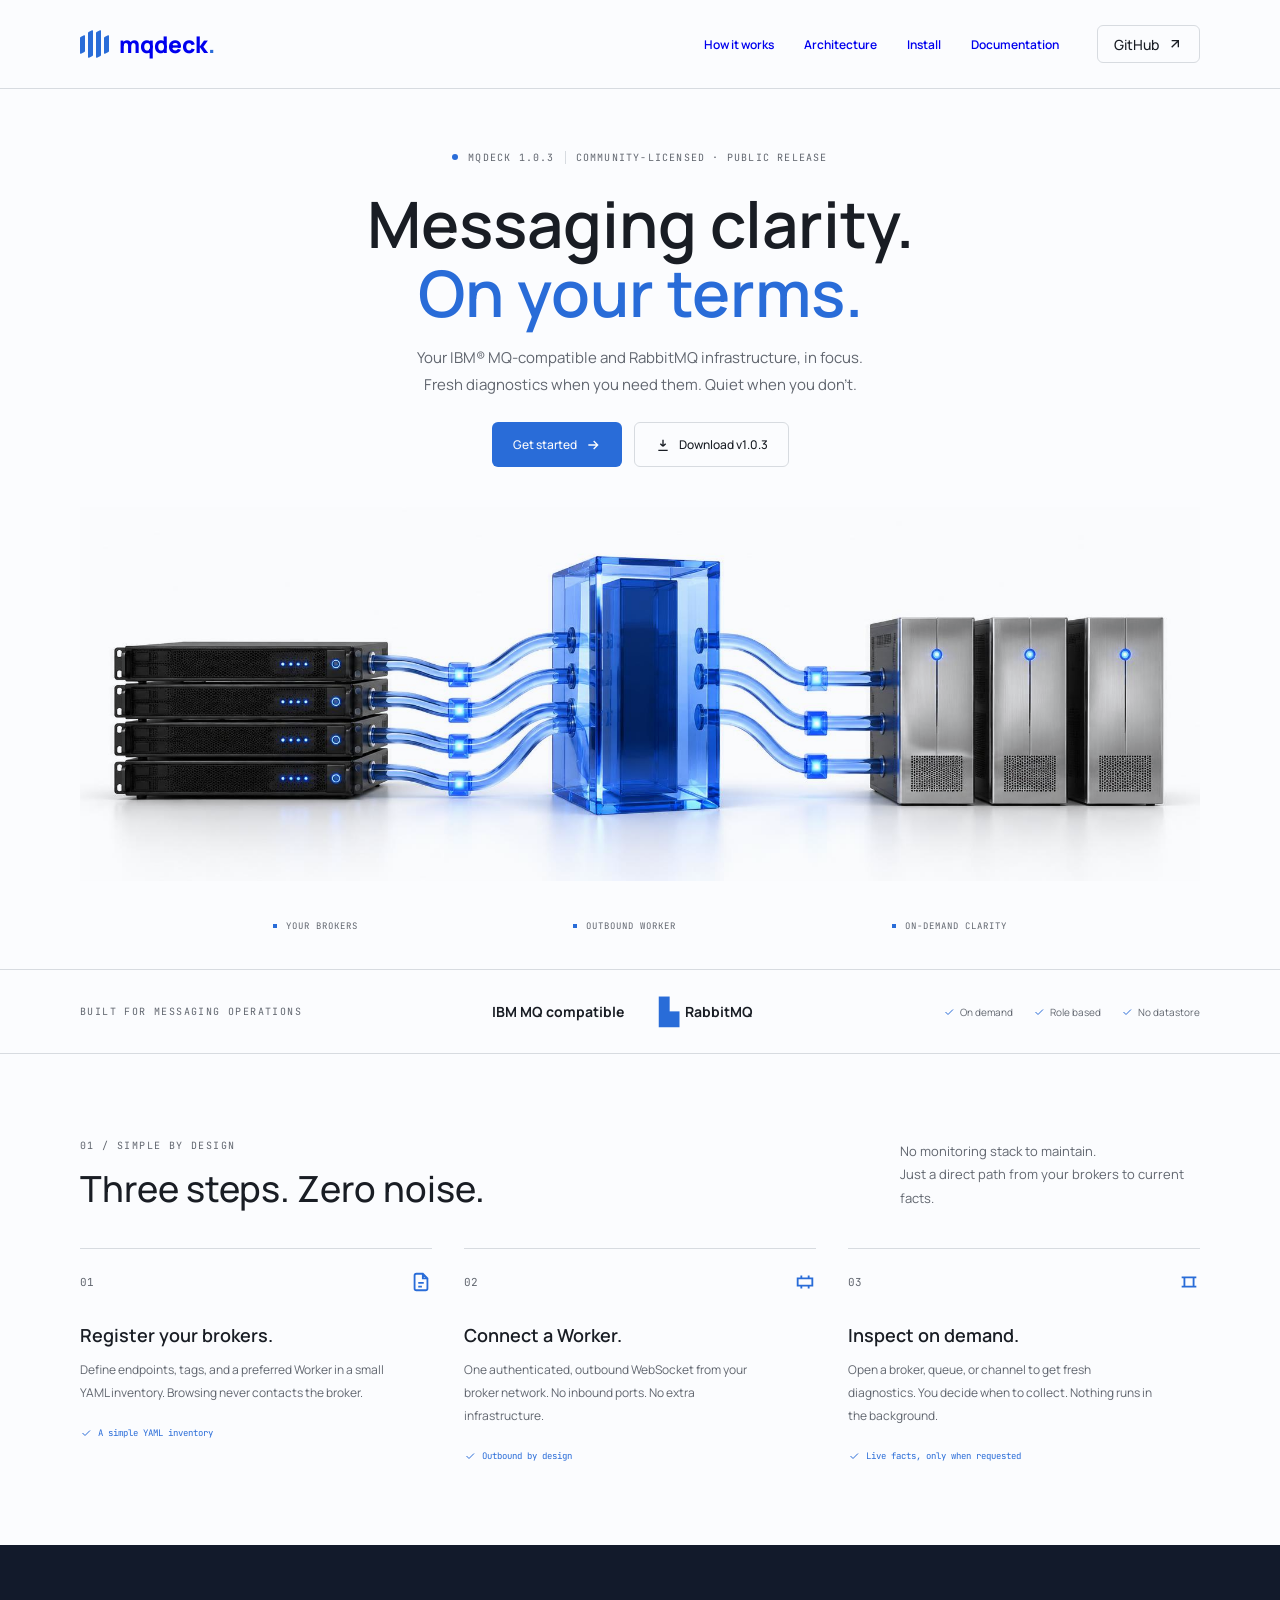
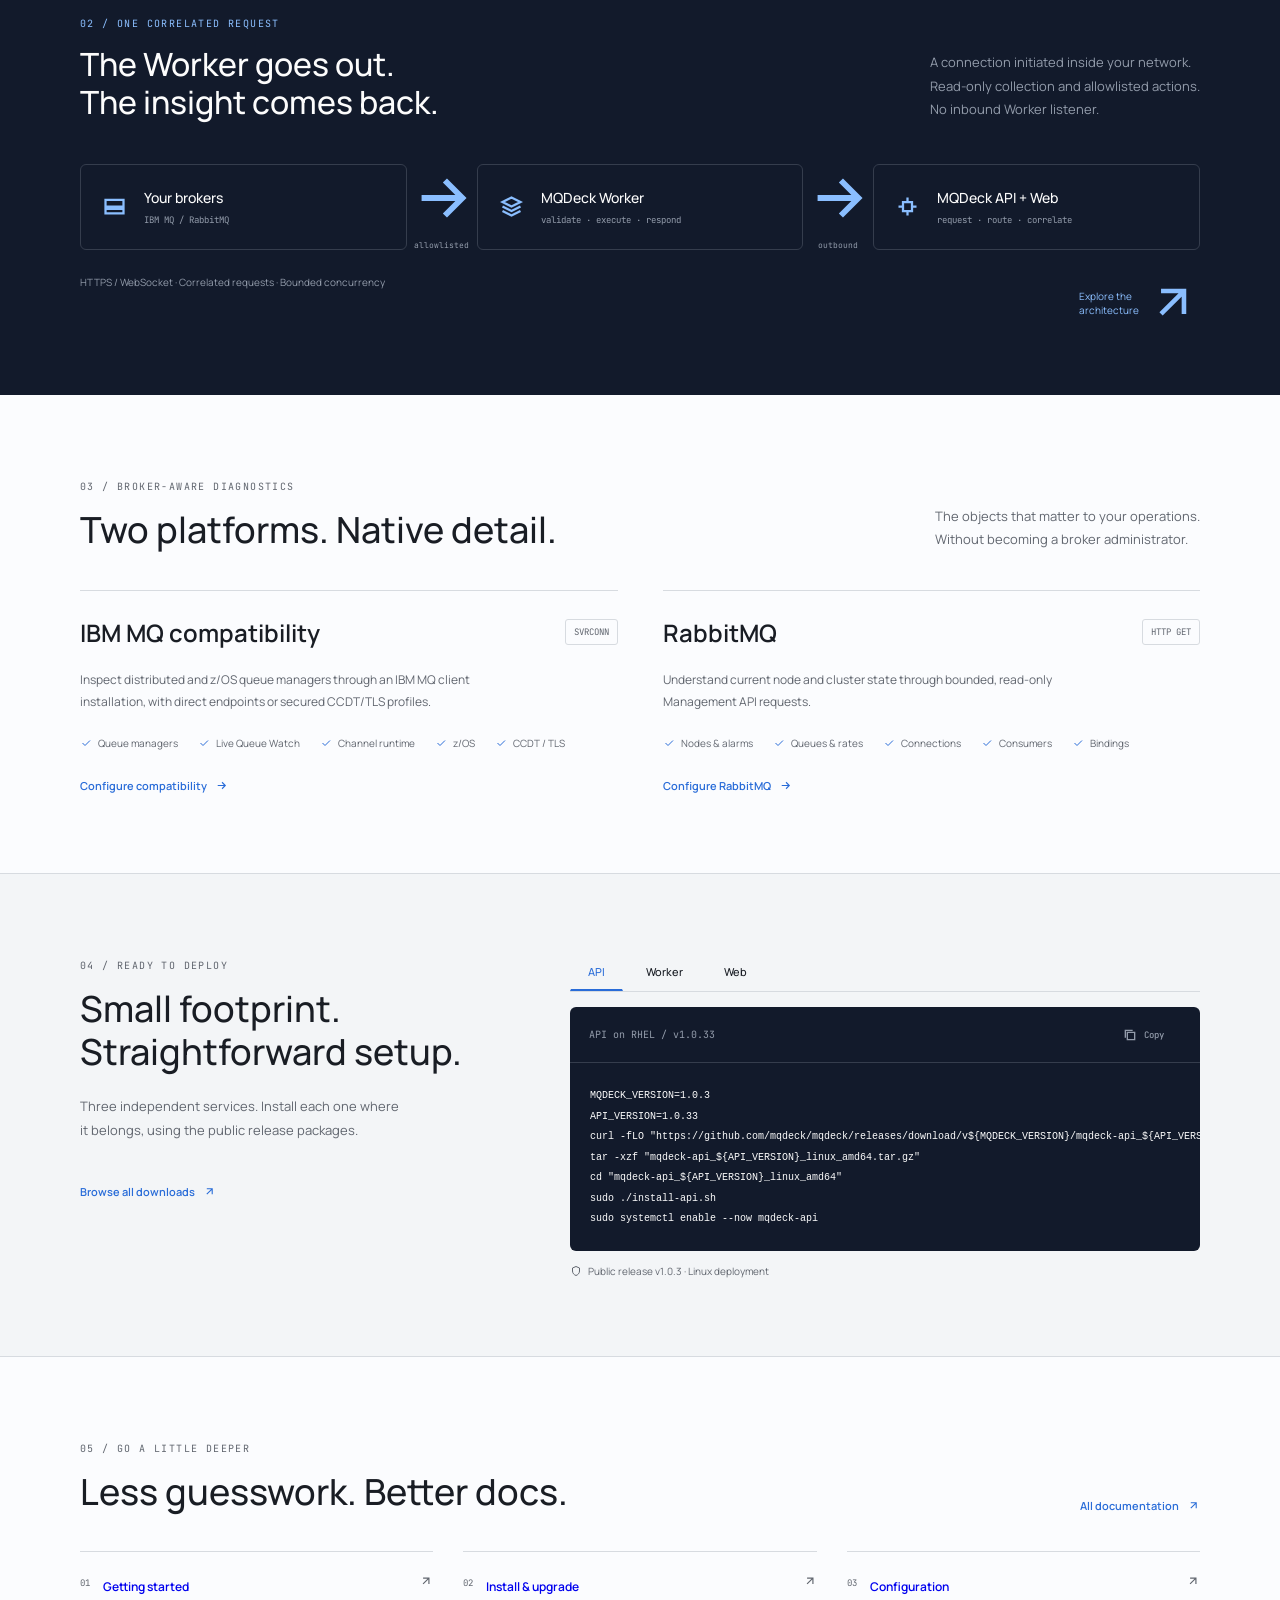
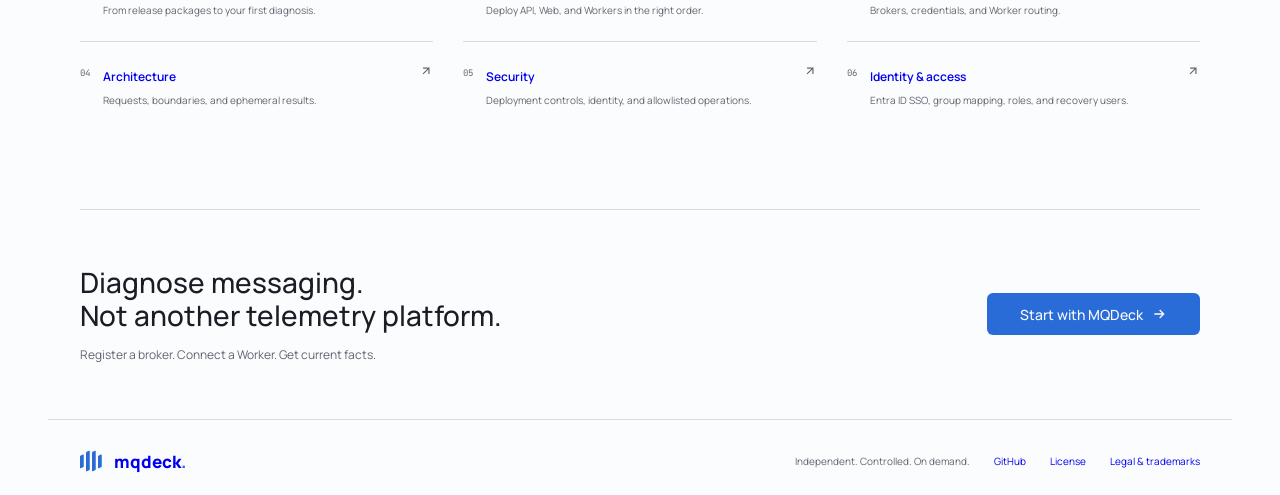
==== commit 5f109600: "Release v1.0.12" ====
--- a/site/index.html
+++ b/site/index.html
@@ -4,9 +4,9 @@
     <meta charset="utf-8" />
     <meta name="viewport" content="width=device-width, initial-scale=1" />
     <title>MQDeck | Messaging clarity, on demand.</title>
-    <meta name="description" content="Focused, read-only diagnostics for IBM MQ and RabbitMQ. Connect an outbound Worker and inspect your messaging infrastructure on demand." />
+    <meta name="description" content="Independent on-demand operations for IBM MQ-compatible and RabbitMQ environments, with controlled collection and role-based actions." />
     <meta property="og:title" content="MQDeck | Messaging clarity, on demand." />
-    <meta property="og:description" content="Your brokers. One clear view. On-demand diagnostics for IBM MQ and RabbitMQ, without a telemetry platform." />
+    <meta property="og:description" content="Your brokers. One clear view. On-demand diagnostics and controlled operations, without a telemetry platform." />
     <meta property="og:type" content="website" />
     <meta property="og:url" content="https://mqdeck.github.io/mqdeck/" />
     <meta name="twitter:card" content="summary_large_image" />
@@ -14,7 +14,7 @@
     <link rel="icon" href="favicon.svg" type="image/svg+xml" />
     <link rel="preconnect" href="https://fonts.googleapis.com" />
     <link rel="preconnect" href="https://fonts.gstatic.com" crossorigin />
-    <link href="https://fonts.googleapis.com/css2?family=IBM+Plex+Mono:wght@400;500&family=Manrope:wght@500;600;700;800&display=swap" rel="stylesheet" />
+    <link href="https://fonts.googleapis.com/css2?family=JetBrains+Mono:wght@400;500&family=Manrope:wght@500;600;700;800&display=swap" rel="stylesheet" />
     <link rel="stylesheet" href="styles.css" />
     <script src="app.js" defer></script>
   </head>
@@ -44,11 +44,11 @@
     </header>
     <main id="top">
       <section class="hero" aria-labelledby="main-title">
-        <img class="hero-image" src="assets/messaging-network.jpg" width="1920" height="626" alt="IBM MQ and RabbitMQ infrastructure connected through a transparent blue messaging hub" />
+        <img class="hero-image" src="assets/messaging-network.jpg" width="1920" height="626" alt="Messaging infrastructure connected through a transparent blue messaging hub" />
         <div class="wrap hero-content">
-          <div class="release-label"><span class="dot"></span> MQDECK 1.0.3 <span>Open source · Public release</span></div>
+          <div class="release-label"><span class="dot"></span> MQDECK 1.0.3 <span>Community-licensed · Public release</span></div>
           <h1 id="main-title">Messaging clarity.<br /><span>On your terms.</span></h1>
-          <p class="hero-description">Your IBM MQ and RabbitMQ infrastructure, in focus.<br />Fresh diagnostics when you need them. Quiet when you don't.</p>
+          <p class="hero-description">Your IBM® MQ-compatible and RabbitMQ infrastructure, in focus.<br />Fresh diagnostics when you need them. Quiet when you don't.</p>
           <div class="hero-actions">
             <a class="btn" href="https://github.com/mqdeck/mqdeck/blob/main/docs/getting-started.md">Get started <svg viewBox="0 0 24 24" aria-hidden="true"><path d="M5 12h14M13 6l6 6-6 6" fill="none" stroke="currentColor" stroke-width="2"/></svg></a>
             <a class="btn btn-outline" href="https://github.com/mqdeck/mqdeck/releases/tag/v1.0.3"><svg viewBox="0 0 24 24" aria-hidden="true"><path d="M12 4v10m0 0 4-4m-4 4-4-4M5 20h14" fill="none" stroke="currentColor" stroke-width="2"/></svg> Download v1.0.3</a>
@@ -59,8 +59,8 @@
       <div class="trust-band">
         <div class="wrap trust-inner">
           <span class="micro">Built for messaging operations</span>
-          <div class="brokers"><span class="ibm-word">IBM <span>MQ</span></span><span class="rabbit-word"><span class="rabbit-icon" aria-hidden="true">▙</span>RabbitMQ</span></div>
-          <div class="trust-properties"><span><svg viewBox="0 0 24 24" aria-hidden="true"><path d="M5 12l5 5L20 7" fill="none" stroke="currentColor" stroke-width="2"/></svg>Read-only</span><span><svg viewBox="0 0 24 24" aria-hidden="true"><path d="M5 12l5 5L20 7" fill="none" stroke="currentColor" stroke-width="2"/></svg>No polling</span><span><svg viewBox="0 0 24 24" aria-hidden="true"><path d="M5 12l5 5L20 7" fill="none" stroke="currentColor" stroke-width="2"/></svg>No datastore</span></div>
+          <div class="brokers"><span>IBM MQ compatible</span><span class="rabbit-word"><span class="rabbit-icon" aria-hidden="true">▙</span>RabbitMQ</span></div>
+          <div class="trust-properties"><span><svg viewBox="0 0 24 24" aria-hidden="true"><path d="M5 12l5 5L20 7" fill="none" stroke="currentColor" stroke-width="2"/></svg>On demand</span><span><svg viewBox="0 0 24 24" aria-hidden="true"><path d="M5 12l5 5L20 7" fill="none" stroke="currentColor" stroke-width="2"/></svg>Role based</span><span><svg viewBox="0 0 24 24" aria-hidden="true"><path d="M5 12l5 5L20 7" fill="none" stroke="currentColor" stroke-width="2"/></svg>No datastore</span></div>
         </div>
       </div>
       <section id="how-it-works" class="wrap section">
@@ -78,11 +78,11 @@
         <div class="wrap">
           <div class="section-title">
             <div><span class="micro">02 / One correlated request</span><h2>The Worker goes out.<br />The insight comes back.</h2></div>
-            <p>A connection initiated inside your network.<br />Read-only collection. Ephemeral results.<br />No inbound Worker listener.</p>
+            <p>A connection initiated inside your network.<br />Read-only collection and allowlisted actions.<br />No inbound Worker listener.</p>
           </div>
           <div class="flow">
             <div class="flow-node"><svg class="flow-icon" viewBox="0 0 24 24" aria-hidden="true"><path d="M4 6h16v6H4zM4 14h16v4H4zM8 9h.01M8 16h.01" fill="none" stroke="currentColor" stroke-width="2"/></svg><div><strong>Your brokers</strong><small>IBM MQ / RabbitMQ</small></div></div>
-            <div class="flow-arrow"><svg viewBox="0 0 24 24" aria-hidden="true"><path d="M5 12h14M13 6l6 6-6 6" fill="none" stroke="currentColor" stroke-width="2"/></svg><small>read only</small></div>
+            <div class="flow-arrow"><svg viewBox="0 0 24 24" aria-hidden="true"><path d="M5 12h14M13 6l6 6-6 6" fill="none" stroke="currentColor" stroke-width="2"/></svg><small>allowlisted</small></div>
             <div class="flow-node"><svg class="flow-icon" viewBox="0 0 24 24" aria-hidden="true"><path d="M4 8l8-4 8 4-8 4zM4 12l8 4 8-4M4 16l8 4 8-4" fill="none" stroke="currentColor" stroke-width="2"/></svg><div><strong>MQDeck Worker</strong><small>validate · execute · respond</small></div></div>
             <div class="flow-arrow"><svg viewBox="0 0 24 24" aria-hidden="true"><path d="M5 12h14M13 6l6 6-6 6" fill="none" stroke="currentColor" stroke-width="2"/></svg><small>outbound</small></div>
             <div class="flow-node"><svg class="flow-icon" viewBox="0 0 24 24" aria-hidden="true"><path d="M8 8h8v8H8zM4 12h4m8 0h4M12 4v4m0 8v4" fill="none" stroke="currentColor" stroke-width="2"/></svg><div><strong>MQDeck API + Web</strong><small>request · route · correlate</small></div></div>
@@ -97,10 +97,10 @@
         </div>
         <div class="broker-grid">
           <article class="broker-item">
-            <div class="broker-heading"><h3 class="ibm-word">IBM MQ</h3><span class="protocol">SVRCONN</span></div>
-            <p>Inspect distributed and z/OS queue managers through the IBM MQ client, with direct endpoints or secured CCDT/TLS profiles.</p>
+            <div class="broker-heading"><h3>IBM MQ compatibility</h3><span class="protocol">SVRCONN</span></div>
+            <p>Inspect distributed and z/OS queue managers through an IBM MQ client installation, with direct endpoints or secured CCDT/TLS profiles.</p>
             <div class="feature-list"><span><svg viewBox="0 0 24 24" aria-hidden="true"><path d="M5 12l5 5L20 7" fill="none" stroke="currentColor" stroke-width="2"/></svg>Queue managers</span><span><svg viewBox="0 0 24 24" aria-hidden="true"><path d="M5 12l5 5L20 7" fill="none" stroke="currentColor" stroke-width="2"/></svg>Live Queue Watch</span><span><svg viewBox="0 0 24 24" aria-hidden="true"><path d="M5 12l5 5L20 7" fill="none" stroke="currentColor" stroke-width="2"/></svg>Channel runtime</span><span><svg viewBox="0 0 24 24" aria-hidden="true"><path d="M5 12l5 5L20 7" fill="none" stroke="currentColor" stroke-width="2"/></svg>z/OS</span><span><svg viewBox="0 0 24 24" aria-hidden="true"><path d="M5 12l5 5L20 7" fill="none" stroke="currentColor" stroke-width="2"/></svg>CCDT / TLS</span></div>
-            <a class="text-link" href="https://github.com/mqdeck/mqdeck/blob/main/examples/ibmmq-svrconn.md">Configure IBM MQ <svg viewBox="0 0 24 24" aria-hidden="true"><path d="M5 12h14M13 6l6 6-6 6" fill="none" stroke="currentColor" stroke-width="2"/></svg></a>
+            <a class="text-link" href="https://github.com/mqdeck/mqdeck/blob/main/examples/ibmmq-svrconn.md">Configure compatibility <svg viewBox="0 0 24 24" aria-hidden="true"><path d="M5 12h14M13 6l6 6-6 6" fill="none" stroke="currentColor" stroke-width="2"/></svg></a>
           </article>
           <article class="broker-item">
             <div class="broker-heading"><h3>RabbitMQ</h3><span class="protocol">HTTP GET</span></div>
@@ -142,8 +142,8 @@
           <a class="doc-item" href="https://github.com/mqdeck/mqdeck/blob/main/docs/installation-sequence.md"><span class="doc-number">02</span><div><strong>Install &amp; upgrade</strong><p>Deploy API, Web, and Workers in the right order.</p></div><svg viewBox="0 0 24 24" aria-hidden="true"><path d="M7 17 17 7M7 7h10v10" fill="none" stroke="currentColor" stroke-width="2"/></svg></a>
           <a class="doc-item" href="https://github.com/mqdeck/mqdeck/blob/main/docs/configuration.md"><span class="doc-number">03</span><div><strong>Configuration</strong><p>Brokers, credentials, and Worker routing.</p></div><svg viewBox="0 0 24 24" aria-hidden="true"><path d="M7 17 17 7M7 7h10v10" fill="none" stroke="currentColor" stroke-width="2"/></svg></a>
           <a class="doc-item" href="https://github.com/mqdeck/mqdeck/blob/main/docs/architecture.md"><span class="doc-number">04</span><div><strong>Architecture</strong><p>Requests, boundaries, and ephemeral results.</p></div><svg viewBox="0 0 24 24" aria-hidden="true"><path d="M7 17 17 7M7 7h10v10" fill="none" stroke="currentColor" stroke-width="2"/></svg></a>
-          <a class="doc-item" href="https://github.com/mqdeck/mqdeck/blob/main/SECURITY.md"><span class="doc-number">05</span><div><strong>Security</strong><p>Deployment controls and the read-only model.</p></div><svg viewBox="0 0 24 24" aria-hidden="true"><path d="M7 17 17 7M7 7h10v10" fill="none" stroke="currentColor" stroke-width="2"/></svg></a>
-          <a class="doc-item" href="https://github.com/mqdeck/mqdeck/blob/main/docs/llm.md"><span class="doc-number">06</span><div><strong>Local assistant</strong><p>An optional private model, only when you ask.</p></div><svg viewBox="0 0 24 24" aria-hidden="true"><path d="M7 17 17 7M7 7h10v10" fill="none" stroke="currentColor" stroke-width="2"/></svg></a>
+          <a class="doc-item" href="https://github.com/mqdeck/mqdeck/blob/main/SECURITY.md"><span class="doc-number">05</span><div><strong>Security</strong><p>Deployment controls, identity, and allowlisted operations.</p></div><svg viewBox="0 0 24 24" aria-hidden="true"><path d="M7 17 17 7M7 7h10v10" fill="none" stroke="currentColor" stroke-width="2"/></svg></a>
+          <a class="doc-item" href="https://github.com/mqdeck/mqdeck/blob/main/docs/identity-and-access.md"><span class="doc-number">06</span><div><strong>Identity &amp; access</strong><p>Entra ID SSO, group mapping, roles, and recovery users.</p></div><svg viewBox="0 0 24 24" aria-hidden="true"><path d="M7 17 17 7M7 7h10v10" fill="none" stroke="currentColor" stroke-width="2"/></svg></a>
         </div>
       </section>
       <div class="wrap">
@@ -155,7 +155,7 @@
     </main>
     <footer class="wrap footer">
       <a href="#top" class="brand" aria-label="MQDeck home"><span class="brand-mark" aria-hidden="true"><i></i><i></i><i></i><i></i></span><span>mqdeck<span class="text-primary">.</span></span></a>
-      <div class="footer-right"><span>Focused. Read-only. On demand.</span><a href="https://github.com/mqdeck/mqdeck">GitHub</a><a href="https://github.com/mqdeck/mqdeck/blob/main/LICENSE">License</a></div>
+      <div class="footer-right"><span>Independent. Controlled. On demand.</span><a href="https://github.com/mqdeck/mqdeck">GitHub</a><a href="https://github.com/mqdeck/mqdeck/blob/main/LICENSE.md">License</a><a href="legal/">Legal &amp; trademarks</a></div>
     </footer>
   </body>
 </html>
--- a/site/styles.css
+++ b/site/styles.css
@@ -1,6 +1,6 @@
 :root {
  --font-sans: "Manrope", sans-serif;
- --font-mono: "IBM Plex Mono", monospace;
+ --font-mono: "JetBrains Mono", monospace;
 }
 :root {
  --background: oklch(.992 .002 255); --foreground: oklch(.23 .014 262);
@@ -24,7 +24,7 @@
 .btn-icon { width:36px; padding:0; }
 .btn:hover { filter:brightness(.97); }
 .download-list { display:grid; gap:18px; margin-top:28px; }
-.download-list a { display:block; border-top:1px solid var(--border); padding-top:16px; }
+.download-list a, .download-list article { display:block; border-top:1px solid var(--border); padding-top:16px; }
 .download-list strong { display:block; margin-bottom:6px; }
 .download-list p { margin:0; color:var(--muted-foreground); font-size:13px; line-height:1.7; }
 .header-inner { height:100%; display:flex; align-items:center; justify-content:space-between; gap:32px; }
@@ -53,7 +53,7 @@
 .trust-band { border-block:1px solid var(--border); }
 .trust-inner { min-height:83px; display:flex; align-items:center; justify-content:space-between; gap:30px; }
 .micro { font-family:var(--font-mono); font-size:10px; letter-spacing:1.4px; text-transform:uppercase; color:var(--muted-foreground); }
-.brokers { display:flex; align-items:center; gap:35px; font-size:17px; font-weight:700; }.ibm-word {font-family:Georgia,serif;font-weight:800}.rabbit-word {display:flex;align-items:center;gap:7px}.rabbit-icon {color:var(--primary);font-size:25px;line-height:1}
+.brokers { display:flex; align-items:center; gap:35px; font-size:14px; font-weight:700; }.rabbit-word {display:flex;align-items:center;gap:7px}.rabbit-icon {color:var(--primary);font-size:25px;line-height:1}
 .trust-properties {display:flex; gap:20px; font-size:10px; color:var(--muted-foreground)} .trust-properties span {display:flex;align-items:center;gap:5px}.trust-properties svg {width:12px;color:var(--primary)}
 .section { padding-block:78px; }
 .section-title { display:flex; justify-content:space-between; align-items:flex-end; gap:35px; margin-bottom:38px; }
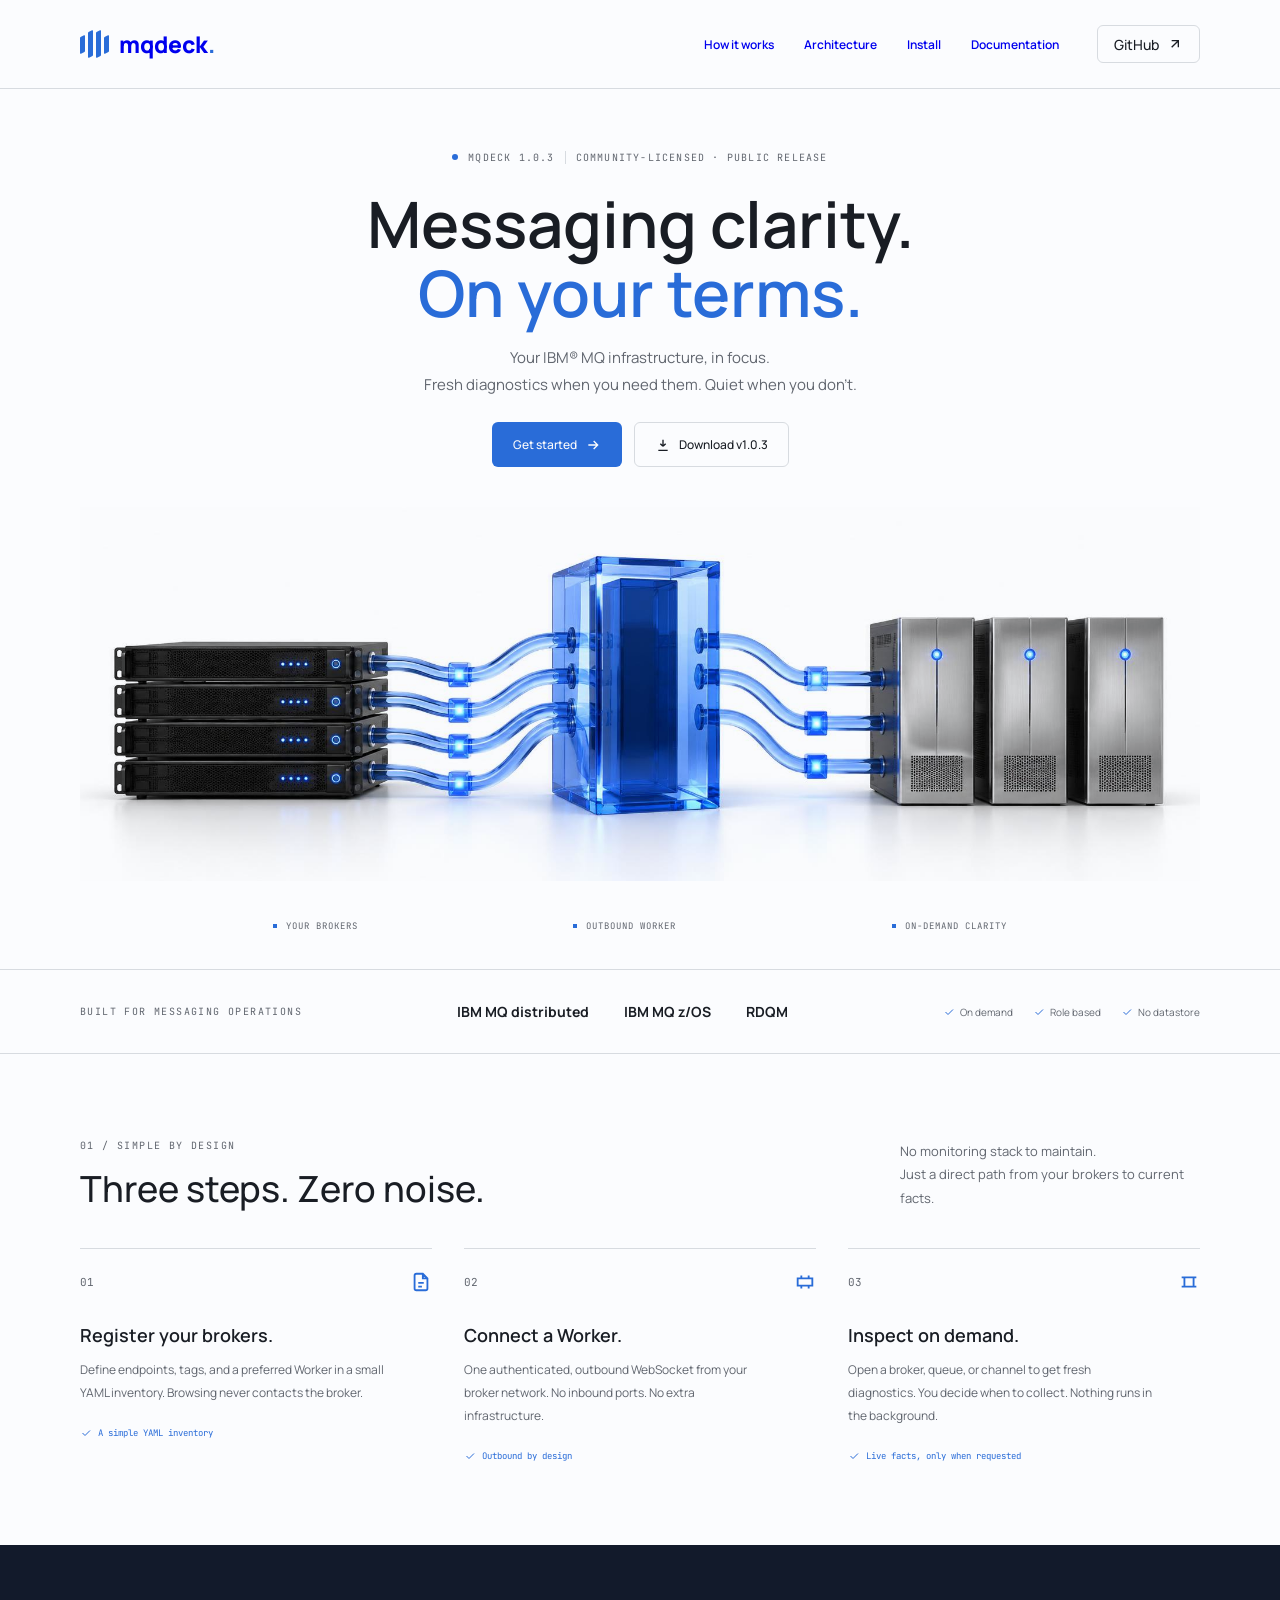
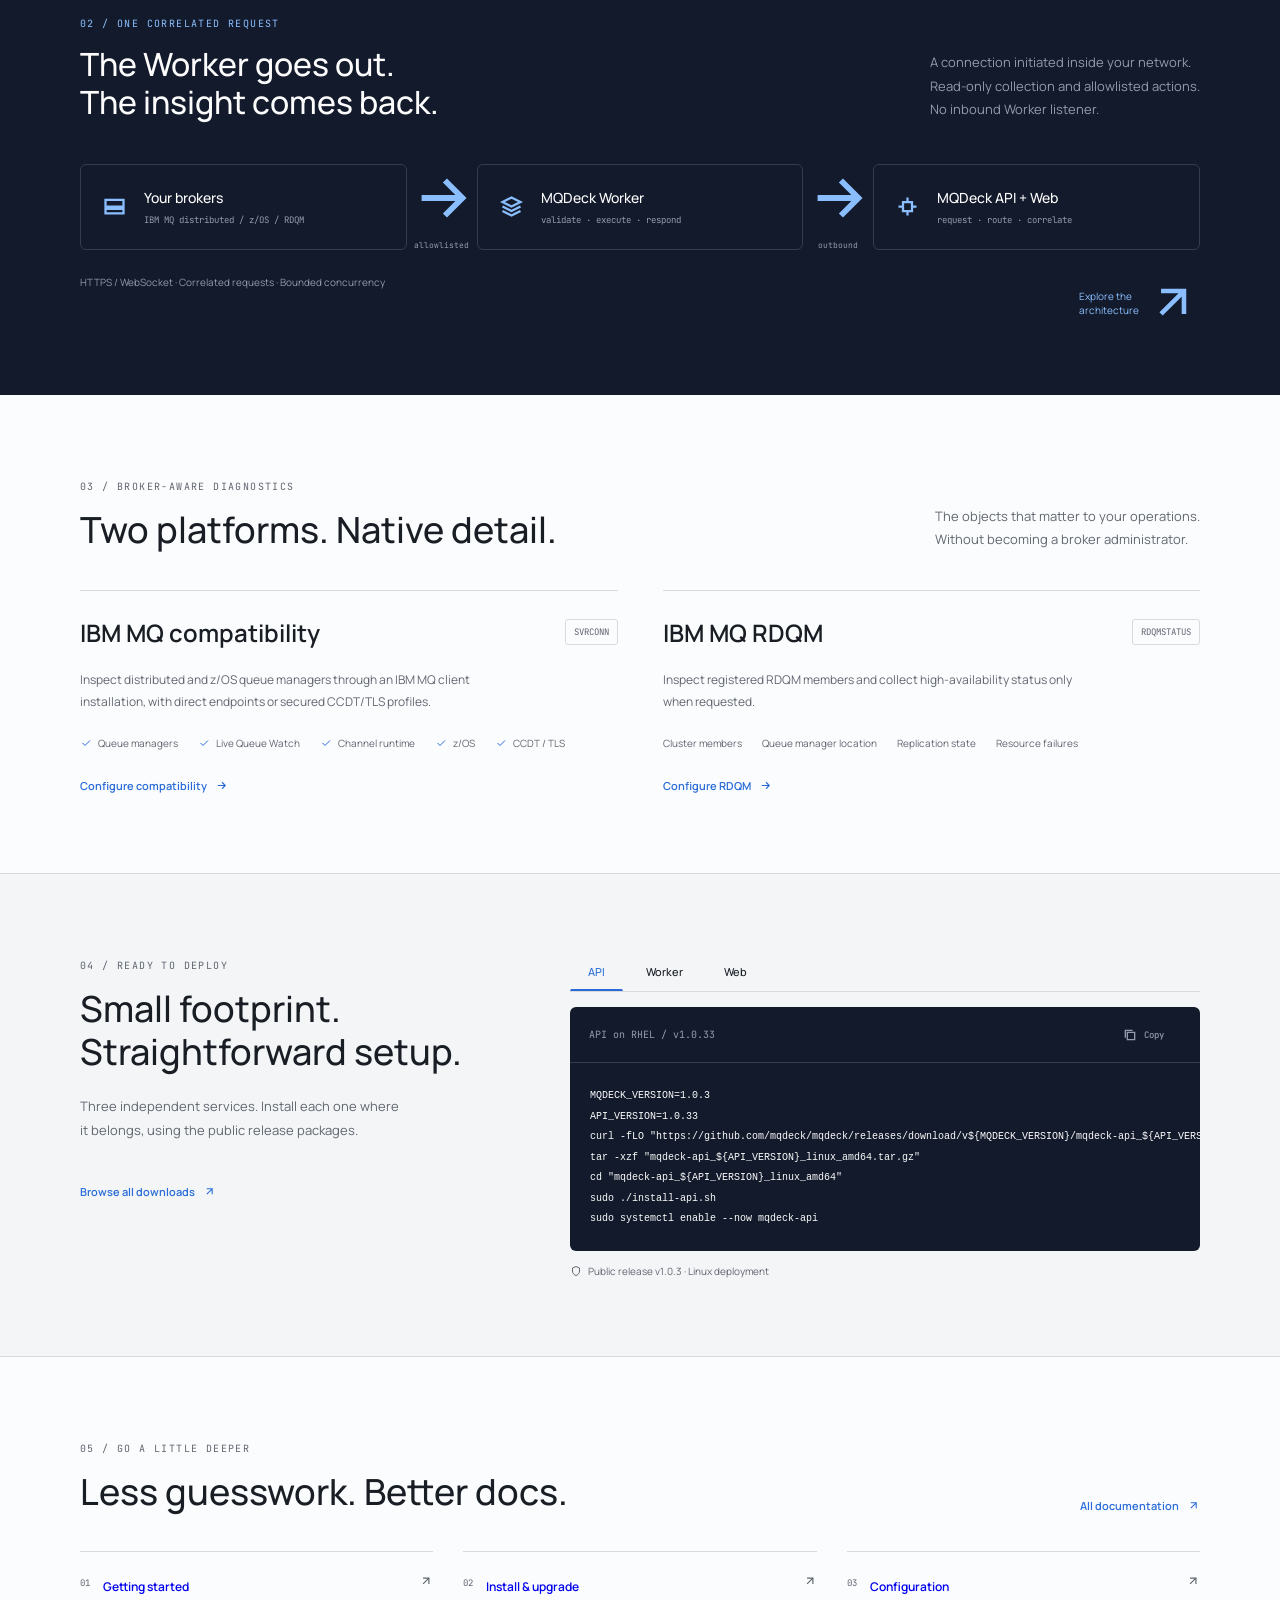
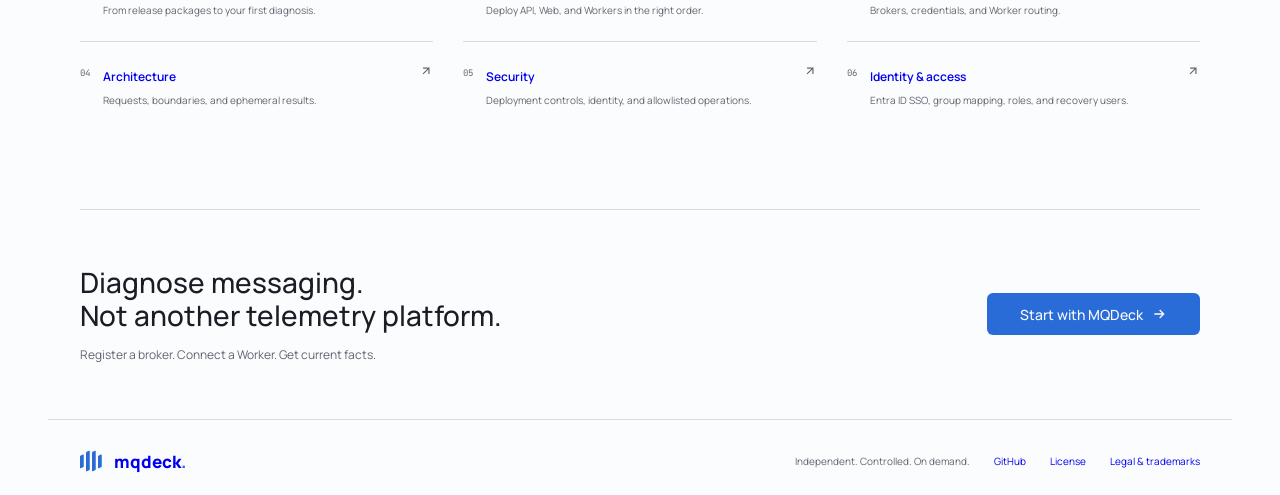
==== commit 6db2c74f: "Release v1.0.14" ====
--- a/site/index.html
+++ b/site/index.html
@@ -4,7 +4,7 @@
     <meta charset="utf-8" />
     <meta name="viewport" content="width=device-width, initial-scale=1" />
     <title>MQDeck | Messaging clarity, on demand.</title>
-    <meta name="description" content="Independent on-demand operations for IBM MQ-compatible and RabbitMQ environments, with controlled collection and role-based actions." />
+    <meta name="description" content="Independent on-demand operations for IBM MQ distributed, z/OS, and RDQM environments, with controlled collection and role-based actions." />
     <meta property="og:title" content="MQDeck | Messaging clarity, on demand." />
     <meta property="og:description" content="Your brokers. One clear view. On-demand diagnostics and controlled operations, without a telemetry platform." />
     <meta property="og:type" content="website" />
@@ -48,7 +48,7 @@
         <div class="wrap hero-content">
           <div class="release-label"><span class="dot"></span> MQDECK 1.0.3 <span>Community-licensed · Public release</span></div>
           <h1 id="main-title">Messaging clarity.<br /><span>On your terms.</span></h1>
-          <p class="hero-description">Your IBM® MQ-compatible and RabbitMQ infrastructure, in focus.<br />Fresh diagnostics when you need them. Quiet when you don't.</p>
+          <p class="hero-description">Your IBM® MQ infrastructure, in focus.<br />Fresh diagnostics when you need them. Quiet when you don't.</p>
           <div class="hero-actions">
             <a class="btn" href="https://github.com/mqdeck/mqdeck/blob/main/docs/getting-started.md">Get started <svg viewBox="0 0 24 24" aria-hidden="true"><path d="M5 12h14M13 6l6 6-6 6" fill="none" stroke="currentColor" stroke-width="2"/></svg></a>
             <a class="btn btn-outline" href="https://github.com/mqdeck/mqdeck/releases/tag/v1.0.3"><svg viewBox="0 0 24 24" aria-hidden="true"><path d="M12 4v10m0 0 4-4m-4 4-4-4M5 20h14" fill="none" stroke="currentColor" stroke-width="2"/></svg> Download v1.0.3</a>
@@ -59,7 +59,7 @@
       <div class="trust-band">
         <div class="wrap trust-inner">
           <span class="micro">Built for messaging operations</span>
-          <div class="brokers"><span>IBM MQ compatible</span><span class="rabbit-word"><span class="rabbit-icon" aria-hidden="true">▙</span>RabbitMQ</span></div>
+          <div class="brokers"><span>IBM MQ distributed</span><span>IBM MQ z/OS</span><span>RDQM</span></div>
           <div class="trust-properties"><span><svg viewBox="0 0 24 24" aria-hidden="true"><path d="M5 12l5 5L20 7" fill="none" stroke="currentColor" stroke-width="2"/></svg>On demand</span><span><svg viewBox="0 0 24 24" aria-hidden="true"><path d="M5 12l5 5L20 7" fill="none" stroke="currentColor" stroke-width="2"/></svg>Role based</span><span><svg viewBox="0 0 24 24" aria-hidden="true"><path d="M5 12l5 5L20 7" fill="none" stroke="currentColor" stroke-width="2"/></svg>No datastore</span></div>
         </div>
       </div>
@@ -81,7 +81,7 @@
             <p>A connection initiated inside your network.<br />Read-only collection and allowlisted actions.<br />No inbound Worker listener.</p>
           </div>
           <div class="flow">
-            <div class="flow-node"><svg class="flow-icon" viewBox="0 0 24 24" aria-hidden="true"><path d="M4 6h16v6H4zM4 14h16v4H4zM8 9h.01M8 16h.01" fill="none" stroke="currentColor" stroke-width="2"/></svg><div><strong>Your brokers</strong><small>IBM MQ / RabbitMQ</small></div></div>
+            <div class="flow-node"><svg class="flow-icon" viewBox="0 0 24 24" aria-hidden="true"><path d="M4 6h16v6H4zM4 14h16v4H4zM8 9h.01M8 16h.01" fill="none" stroke="currentColor" stroke-width="2"/></svg><div><strong>Your brokers</strong><small>IBM MQ distributed / z/OS / RDQM</small></div></div>
             <div class="flow-arrow"><svg viewBox="0 0 24 24" aria-hidden="true"><path d="M5 12h14M13 6l6 6-6 6" fill="none" stroke="currentColor" stroke-width="2"/></svg><small>allowlisted</small></div>
             <div class="flow-node"><svg class="flow-icon" viewBox="0 0 24 24" aria-hidden="true"><path d="M4 8l8-4 8 4-8 4zM4 12l8 4 8-4M4 16l8 4 8-4" fill="none" stroke="currentColor" stroke-width="2"/></svg><div><strong>MQDeck Worker</strong><small>validate · execute · respond</small></div></div>
             <div class="flow-arrow"><svg viewBox="0 0 24 24" aria-hidden="true"><path d="M5 12h14M13 6l6 6-6 6" fill="none" stroke="currentColor" stroke-width="2"/></svg><small>outbound</small></div>
@@ -103,10 +103,10 @@
             <a class="text-link" href="https://github.com/mqdeck/mqdeck/blob/main/examples/ibmmq-svrconn.md">Configure compatibility <svg viewBox="0 0 24 24" aria-hidden="true"><path d="M5 12h14M13 6l6 6-6 6" fill="none" stroke="currentColor" stroke-width="2"/></svg></a>
           </article>
           <article class="broker-item">
-            <div class="broker-heading"><h3>RabbitMQ</h3><span class="protocol">HTTP GET</span></div>
-            <p>Understand current node and cluster state through bounded, read-only Management API requests.</p>
-            <div class="feature-list"><span><svg viewBox="0 0 24 24" aria-hidden="true"><path d="M5 12l5 5L20 7" fill="none" stroke="currentColor" stroke-width="2"/></svg>Nodes &amp; alarms</span><span><svg viewBox="0 0 24 24" aria-hidden="true"><path d="M5 12l5 5L20 7" fill="none" stroke="currentColor" stroke-width="2"/></svg>Queues &amp; rates</span><span><svg viewBox="0 0 24 24" aria-hidden="true"><path d="M5 12l5 5L20 7" fill="none" stroke="currentColor" stroke-width="2"/></svg>Connections</span><span><svg viewBox="0 0 24 24" aria-hidden="true"><path d="M5 12l5 5L20 7" fill="none" stroke="currentColor" stroke-width="2"/></svg>Consumers</span><span><svg viewBox="0 0 24 24" aria-hidden="true"><path d="M5 12l5 5L20 7" fill="none" stroke="currentColor" stroke-width="2"/></svg>Bindings</span></div>
-            <a class="text-link" href="https://github.com/mqdeck/mqdeck/blob/main/docs/configuration.md">Configure RabbitMQ <svg viewBox="0 0 24 24" aria-hidden="true"><path d="M5 12h14M13 6l6 6-6 6" fill="none" stroke="currentColor" stroke-width="2"/></svg></a>
+            <div class="broker-heading"><h3>IBM MQ RDQM</h3><span class="protocol">RDQMSTATUS</span></div>
+            <p>Inspect registered RDQM members and collect high-availability status only when requested.</p>
+            <div class="feature-list"><span>Cluster members</span><span>Queue manager location</span><span>Replication state</span><span>Resource failures</span></div>
+            <a class="text-link" href="https://github.com/mqdeck/mqdeck/blob/main/docs/configuration.md">Configure RDQM <svg viewBox="0 0 24 24" aria-hidden="true"><path d="M5 12h14M13 6l6 6-6 6" fill="none" stroke="currentColor" stroke-width="2"/></svg></a>
           </article>
         </div>
       </section>
--- a/site/styles.css
+++ b/site/styles.css
@@ -53,7 +53,7 @@
 .trust-band { border-block:1px solid var(--border); }
 .trust-inner { min-height:83px; display:flex; align-items:center; justify-content:space-between; gap:30px; }
 .micro { font-family:var(--font-mono); font-size:10px; letter-spacing:1.4px; text-transform:uppercase; color:var(--muted-foreground); }
-.brokers { display:flex; align-items:center; gap:35px; font-size:14px; font-weight:700; }.rabbit-word {display:flex;align-items:center;gap:7px}.rabbit-icon {color:var(--primary);font-size:25px;line-height:1}
+.brokers { display:flex; align-items:center; gap:35px; font-size:14px; font-weight:700; }
 .trust-properties {display:flex; gap:20px; font-size:10px; color:var(--muted-foreground)} .trust-properties span {display:flex;align-items:center;gap:5px}.trust-properties svg {width:12px;color:var(--primary)}
 .section { padding-block:78px; }
 .section-title { display:flex; justify-content:space-between; align-items:flex-end; gap:35px; margin-bottom:38px; }
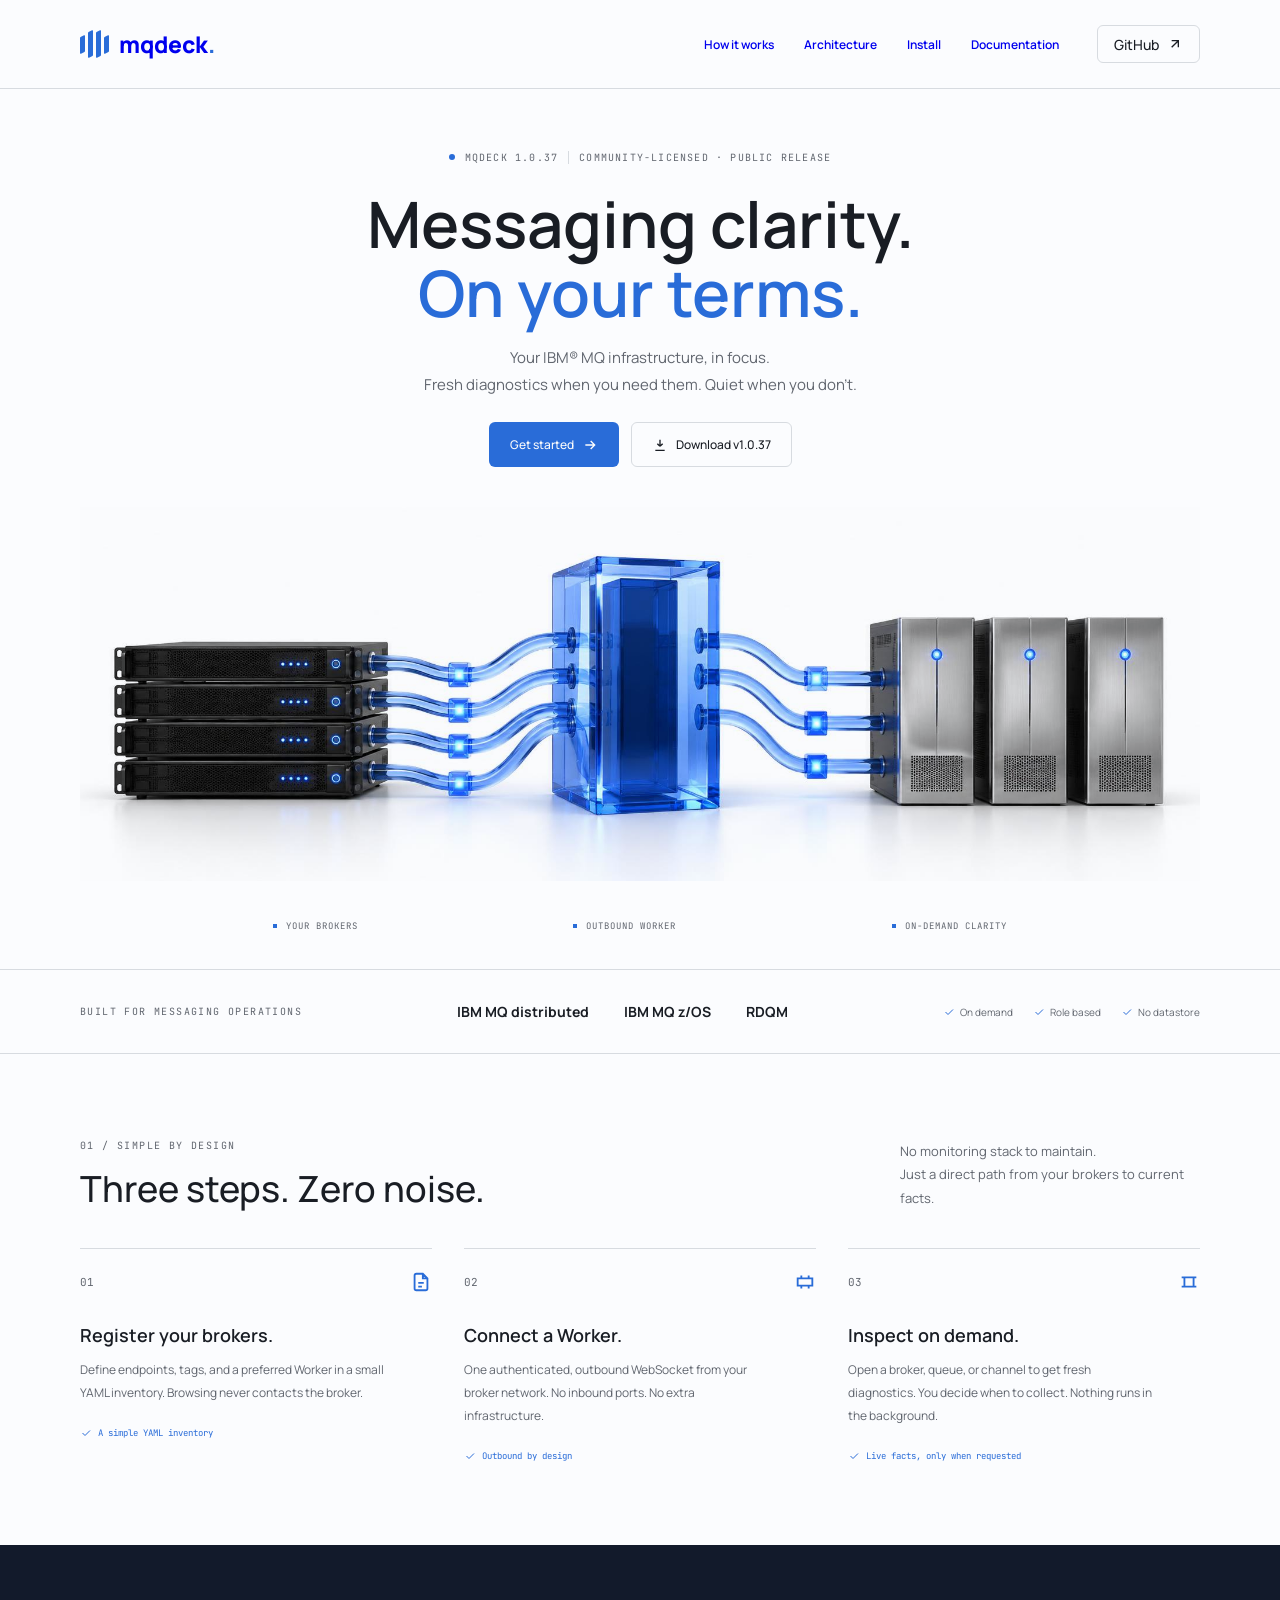
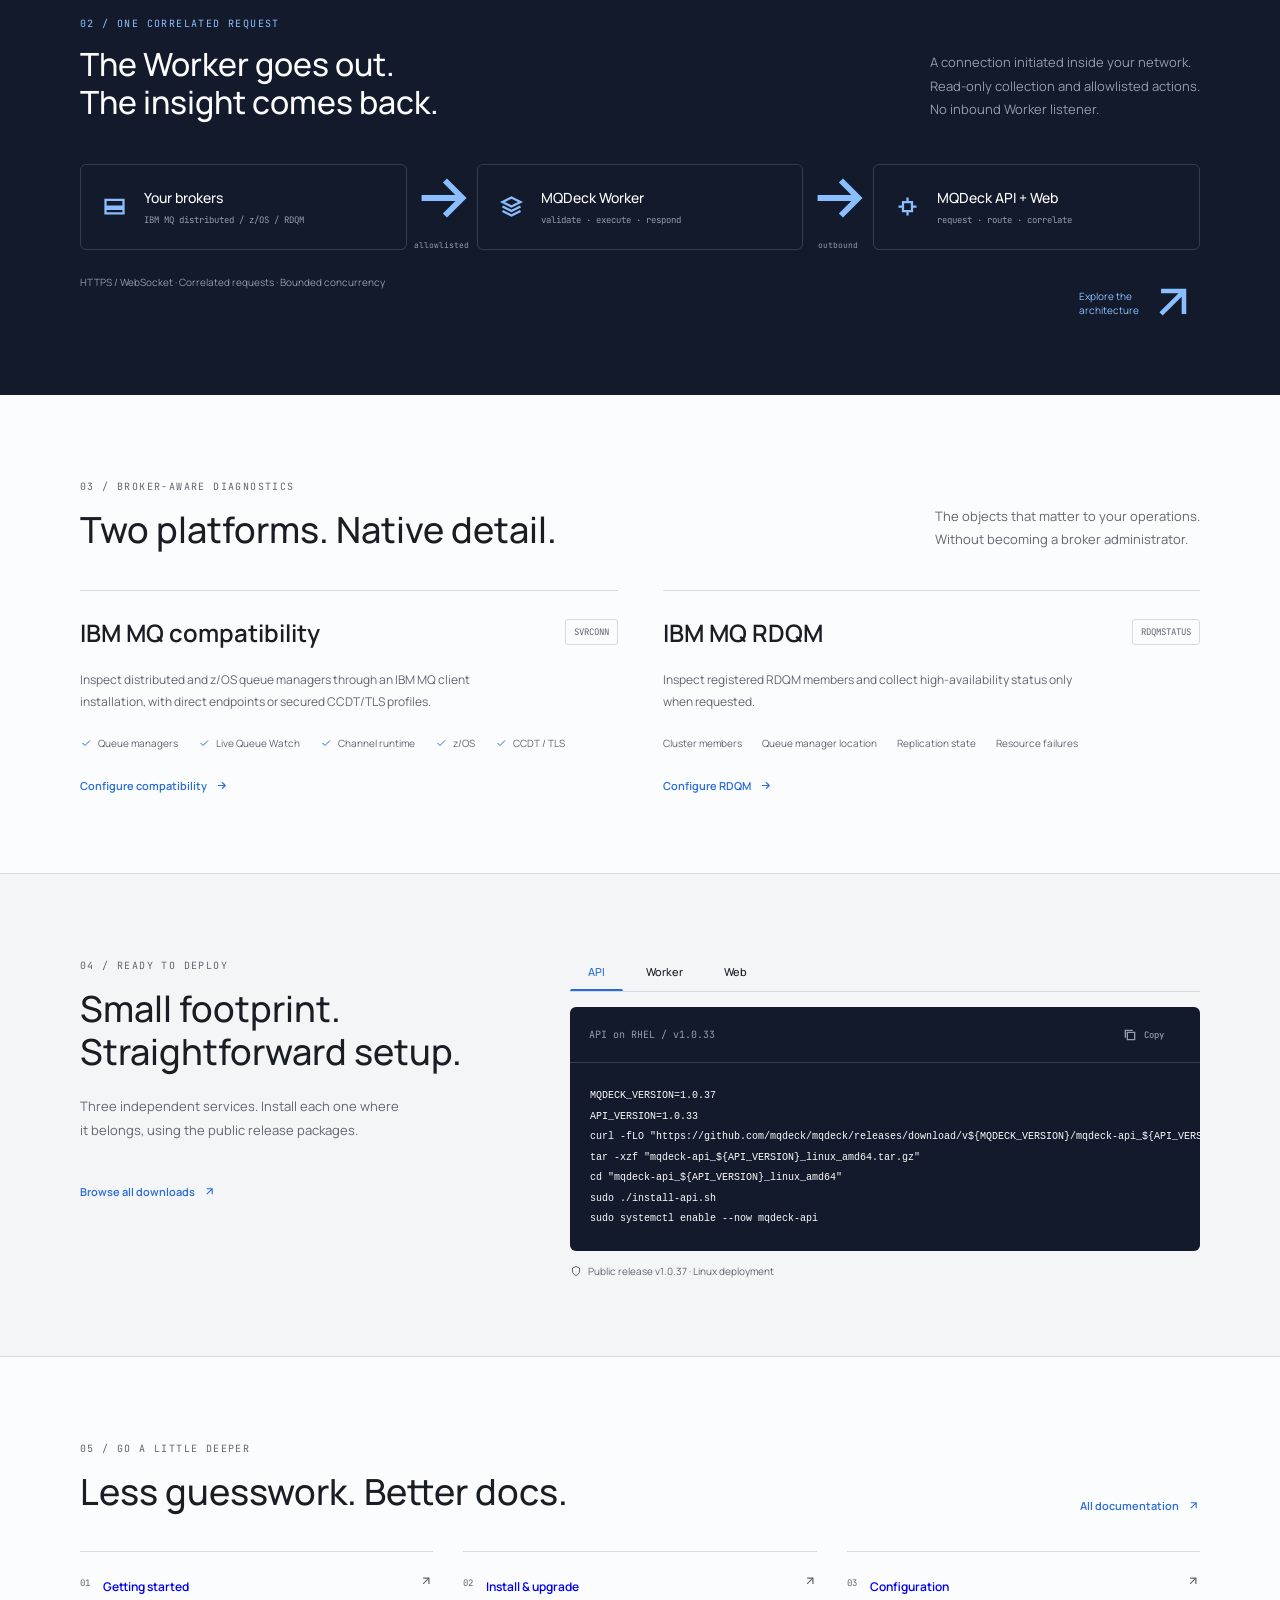
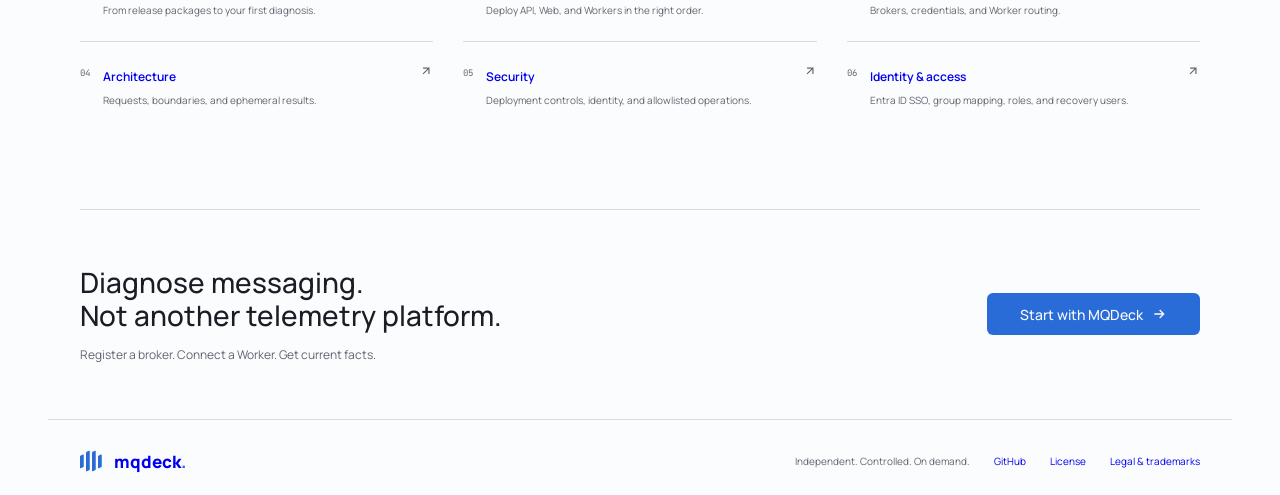
==== commit f63bfb47: "Release v1.0.15" ====
--- a/site/index.html
+++ b/site/index.html
@@ -46,12 +46,12 @@
       <section class="hero" aria-labelledby="main-title">
         <img class="hero-image" src="assets/messaging-network.jpg" width="1920" height="626" alt="Messaging infrastructure connected through a transparent blue messaging hub" />
         <div class="wrap hero-content">
-          <div class="release-label"><span class="dot"></span> MQDECK 1.0.3 <span>Community-licensed · Public release</span></div>
+          <div class="release-label"><span class="dot"></span> MQDECK 1.0.37 <span>Community-licensed · Public release</span></div>
           <h1 id="main-title">Messaging clarity.<br /><span>On your terms.</span></h1>
           <p class="hero-description">Your IBM® MQ infrastructure, in focus.<br />Fresh diagnostics when you need them. Quiet when you don't.</p>
           <div class="hero-actions">
             <a class="btn" href="https://github.com/mqdeck/mqdeck/blob/main/docs/getting-started.md">Get started <svg viewBox="0 0 24 24" aria-hidden="true"><path d="M5 12h14M13 6l6 6-6 6" fill="none" stroke="currentColor" stroke-width="2"/></svg></a>
-            <a class="btn btn-outline" href="https://github.com/mqdeck/mqdeck/releases/tag/v1.0.3"><svg viewBox="0 0 24 24" aria-hidden="true"><path d="M12 4v10m0 0 4-4m-4 4-4-4M5 20h14" fill="none" stroke="currentColor" stroke-width="2"/></svg> Download v1.0.3</a>
+            <a class="btn btn-outline" href="https://github.com/mqdeck/mqdeck/releases/tag/v1.0.37"><svg viewBox="0 0 24 24" aria-hidden="true"><path d="M12 4v10m0 0 4-4m-4 4-4-4M5 20h14" fill="none" stroke="currentColor" stroke-width="2"/></svg> Download v1.0.37</a>
           </div>
         </div>
         <div class="visual-labels"><span><b></b> Your brokers</span><span><b></b> Outbound Worker</span><span><b></b> On-demand clarity</span></div>
@@ -128,7 +128,7 @@
               <div class="terminal-header"><span data-terminal-label>API on RHEL <span> / v1.0.33</span></span><button class="btn btn-ghost" type="button" data-copy aria-label="Copy installation command"><svg viewBox="0 0 24 24" aria-hidden="true"><path d="M8 8h11v11H8zM5 16V5h11" fill="none" stroke="currentColor" stroke-width="2"/></svg><span data-copy-label>Copy</span></button></div>
               <pre><code data-command></code></pre>
             </div>
-            <div class="terminal-note" role="status"><svg viewBox="0 0 24 24" aria-hidden="true"><path d="M12 3l7 3v6c0 4.5-3 7.5-7 9-4-1.5-7-4.5-7-9V6z" fill="none" stroke="currentColor" stroke-width="2"/></svg><span data-copy-note>Public release v1.0.3 · Linux deployment</span></div>
+            <div class="terminal-note" role="status"><svg viewBox="0 0 24 24" aria-hidden="true"><path d="M12 3l7 3v6c0 4.5-3 7.5-7 9-4-1.5-7-4.5-7-9V6z" fill="none" stroke="currentColor" stroke-width="2"/></svg><span data-copy-note>Public release v1.0.37 · Linux deployment</span></div>
           </div>
         </div>
       </section>
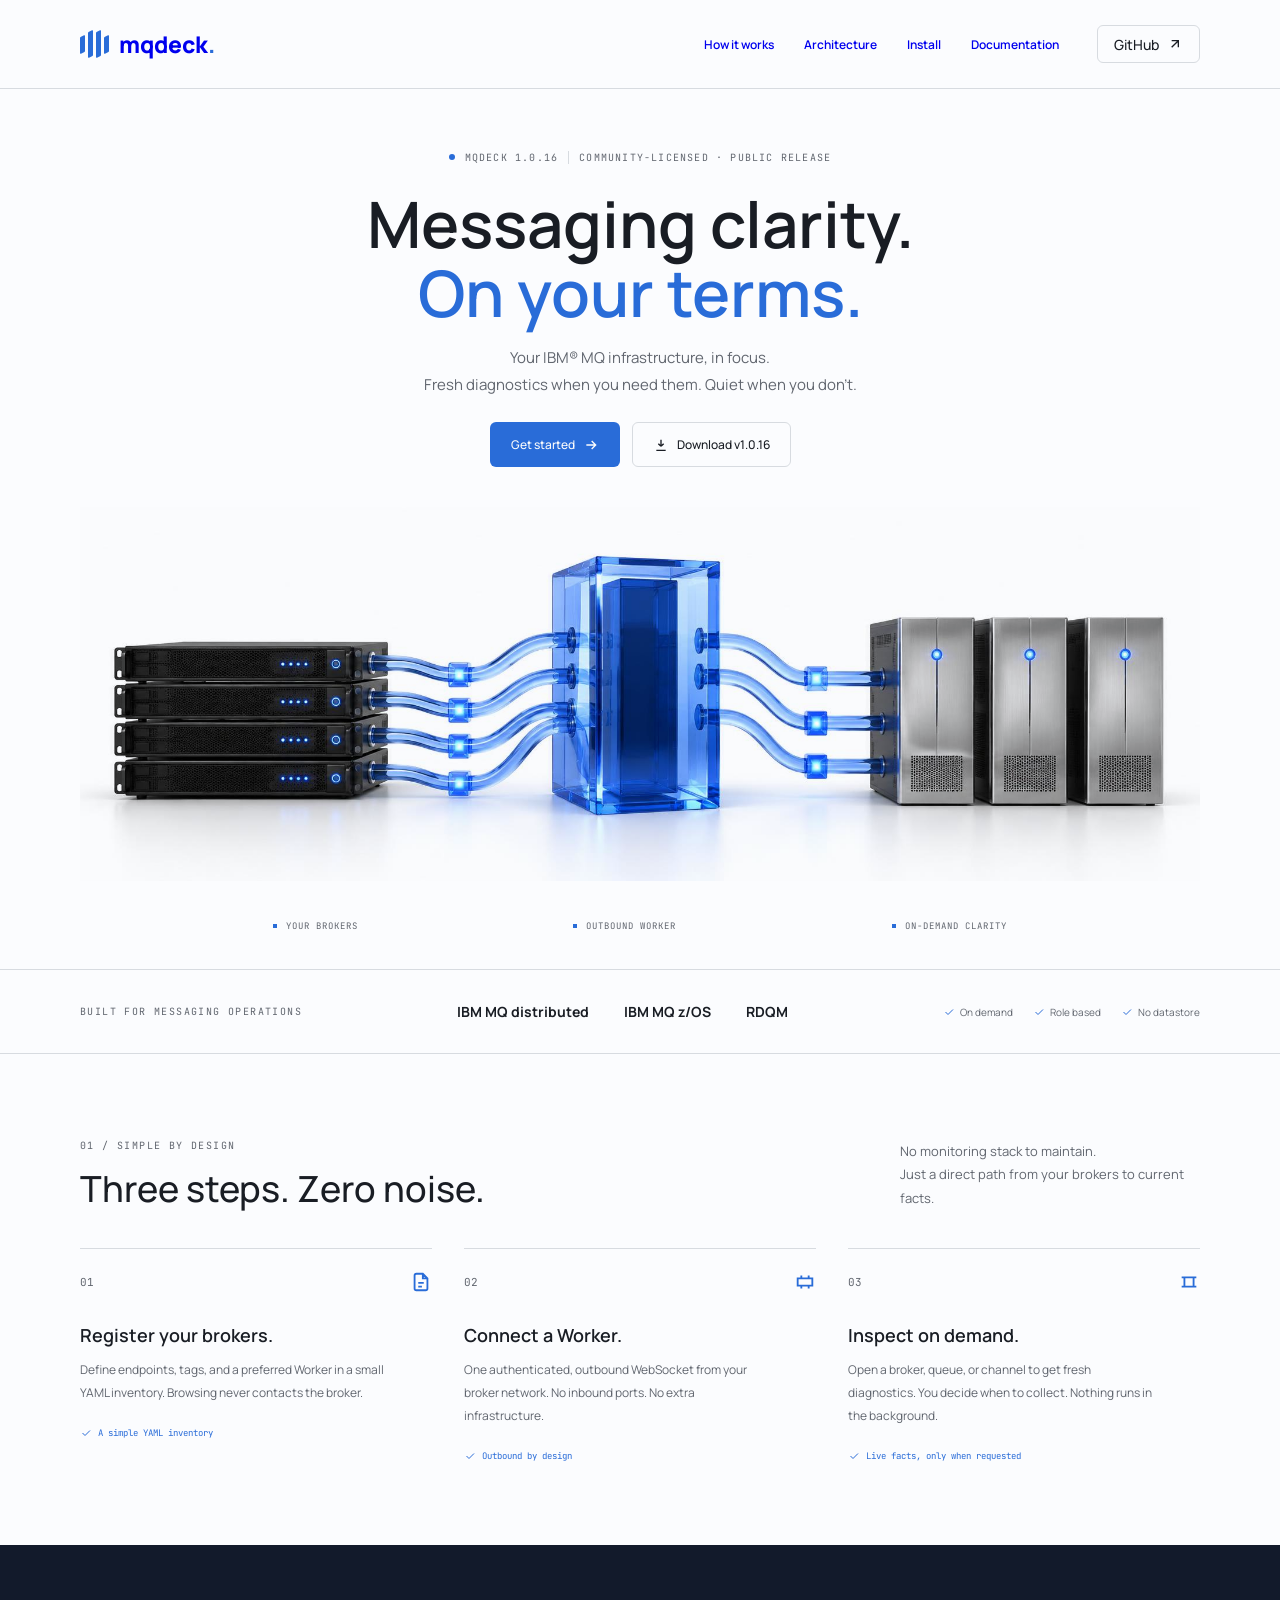
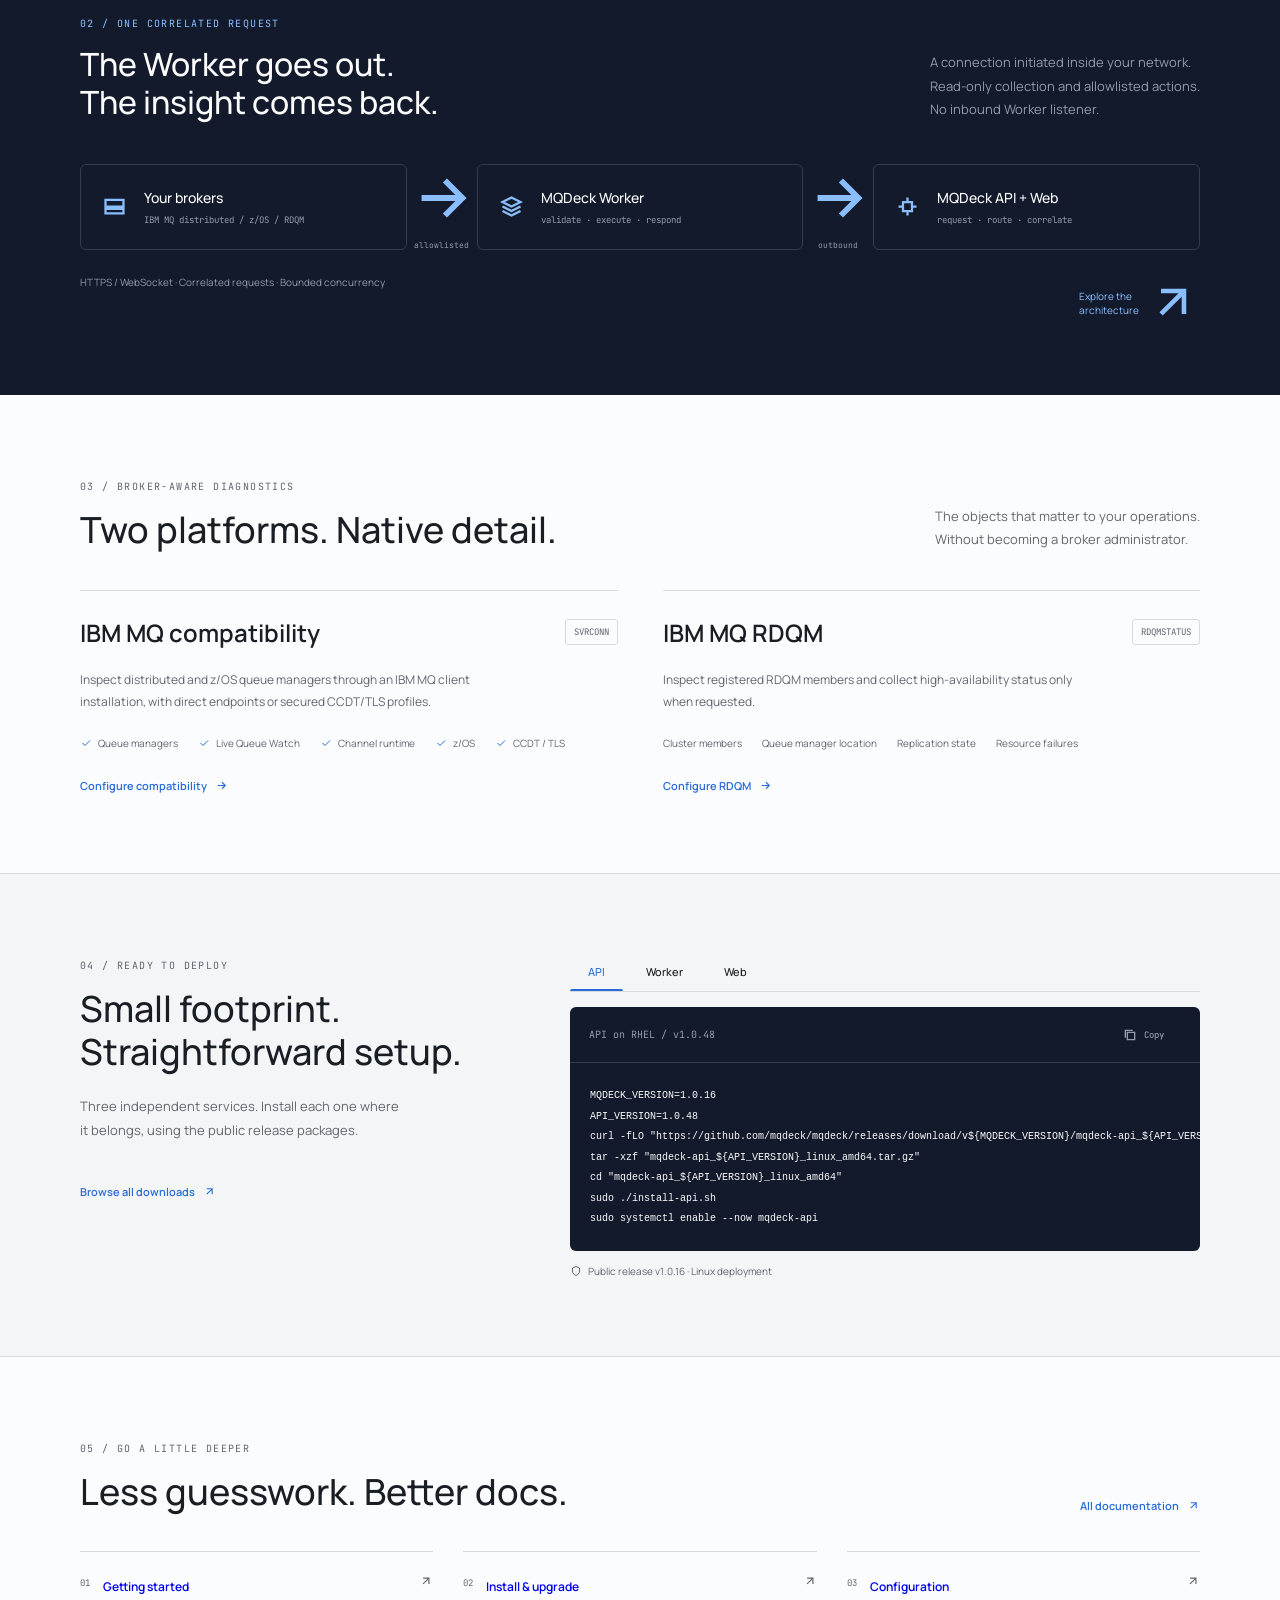
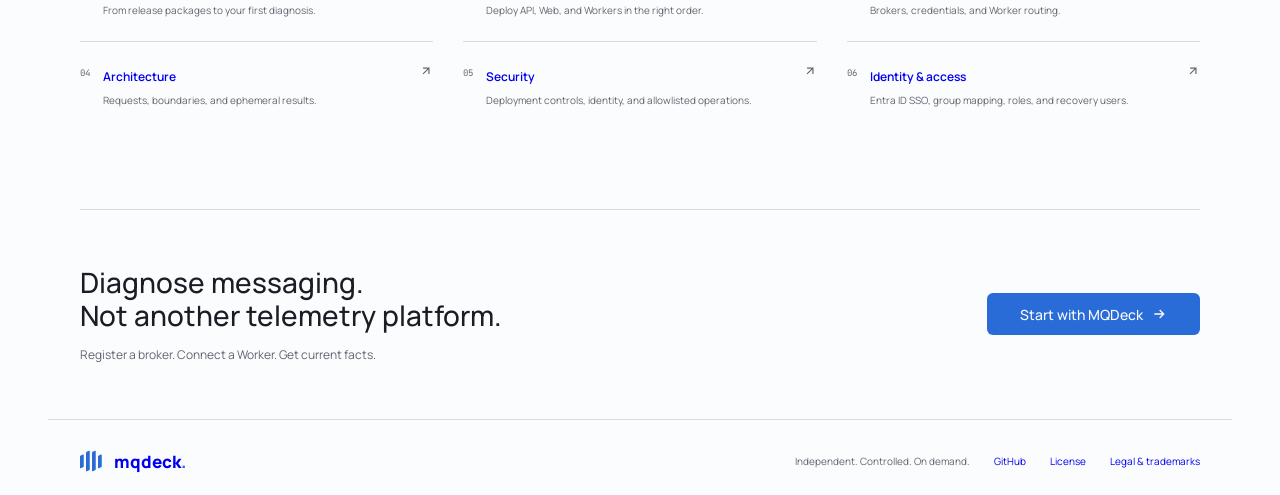
==== commit 78c77354: "Update docs and site for MQDeck v1.0.16" ====
--- a/site/index.html
+++ b/site/index.html
@@ -46,12 +46,12 @@
       <section class="hero" aria-labelledby="main-title">
         <img class="hero-image" src="assets/messaging-network.jpg" width="1920" height="626" alt="Messaging infrastructure connected through a transparent blue messaging hub" />
         <div class="wrap hero-content">
-          <div class="release-label"><span class="dot"></span> MQDECK 1.0.37 <span>Community-licensed · Public release</span></div>
+          <div class="release-label"><span class="dot"></span> MQDECK 1.0.16 <span>Community-licensed · Public release</span></div>
           <h1 id="main-title">Messaging clarity.<br /><span>On your terms.</span></h1>
           <p class="hero-description">Your IBM® MQ infrastructure, in focus.<br />Fresh diagnostics when you need them. Quiet when you don't.</p>
           <div class="hero-actions">
             <a class="btn" href="https://github.com/mqdeck/mqdeck/blob/main/docs/getting-started.md">Get started <svg viewBox="0 0 24 24" aria-hidden="true"><path d="M5 12h14M13 6l6 6-6 6" fill="none" stroke="currentColor" stroke-width="2"/></svg></a>
-            <a class="btn btn-outline" href="https://github.com/mqdeck/mqdeck/releases/tag/v1.0.37"><svg viewBox="0 0 24 24" aria-hidden="true"><path d="M12 4v10m0 0 4-4m-4 4-4-4M5 20h14" fill="none" stroke="currentColor" stroke-width="2"/></svg> Download v1.0.37</a>
+            <a class="btn btn-outline" href="https://github.com/mqdeck/mqdeck/releases/tag/v1.0.16"><svg viewBox="0 0 24 24" aria-hidden="true"><path d="M12 4v10m0 0 4-4m-4 4-4-4M5 20h14" fill="none" stroke="currentColor" stroke-width="2"/></svg> Download v1.0.16</a>
           </div>
         </div>
         <div class="visual-labels"><span><b></b> Your brokers</span><span><b></b> Outbound Worker</span><span><b></b> On-demand clarity</span></div>
@@ -125,10 +125,10 @@
               <button class="btn btn-ghost" type="button" role="tab" id="tab-Web" data-service="Web" aria-selected="false" aria-controls="install-panel">Web</button>
             </div>
             <div class="terminal" id="install-panel" role="tabpanel" aria-labelledby="tab-API">
-              <div class="terminal-header"><span data-terminal-label>API on RHEL <span> / v1.0.33</span></span><button class="btn btn-ghost" type="button" data-copy aria-label="Copy installation command"><svg viewBox="0 0 24 24" aria-hidden="true"><path d="M8 8h11v11H8zM5 16V5h11" fill="none" stroke="currentColor" stroke-width="2"/></svg><span data-copy-label>Copy</span></button></div>
+              <div class="terminal-header"><span data-terminal-label>API on RHEL <span> / v1.0.48</span></span><button class="btn btn-ghost" type="button" data-copy aria-label="Copy installation command"><svg viewBox="0 0 24 24" aria-hidden="true"><path d="M8 8h11v11H8zM5 16V5h11" fill="none" stroke="currentColor" stroke-width="2"/></svg><span data-copy-label>Copy</span></button></div>
               <pre><code data-command></code></pre>
             </div>
-            <div class="terminal-note" role="status"><svg viewBox="0 0 24 24" aria-hidden="true"><path d="M12 3l7 3v6c0 4.5-3 7.5-7 9-4-1.5-7-4.5-7-9V6z" fill="none" stroke="currentColor" stroke-width="2"/></svg><span data-copy-note>Public release v1.0.37 · Linux deployment</span></div>
+            <div class="terminal-note" role="status"><svg viewBox="0 0 24 24" aria-hidden="true"><path d="M12 3l7 3v6c0 4.5-3 7.5-7 9-4-1.5-7-4.5-7-9V6z" fill="none" stroke="currentColor" stroke-width="2"/></svg><span data-copy-note>Public release v1.0.16 · Linux deployment</span></div>
           </div>
         </div>
       </section>
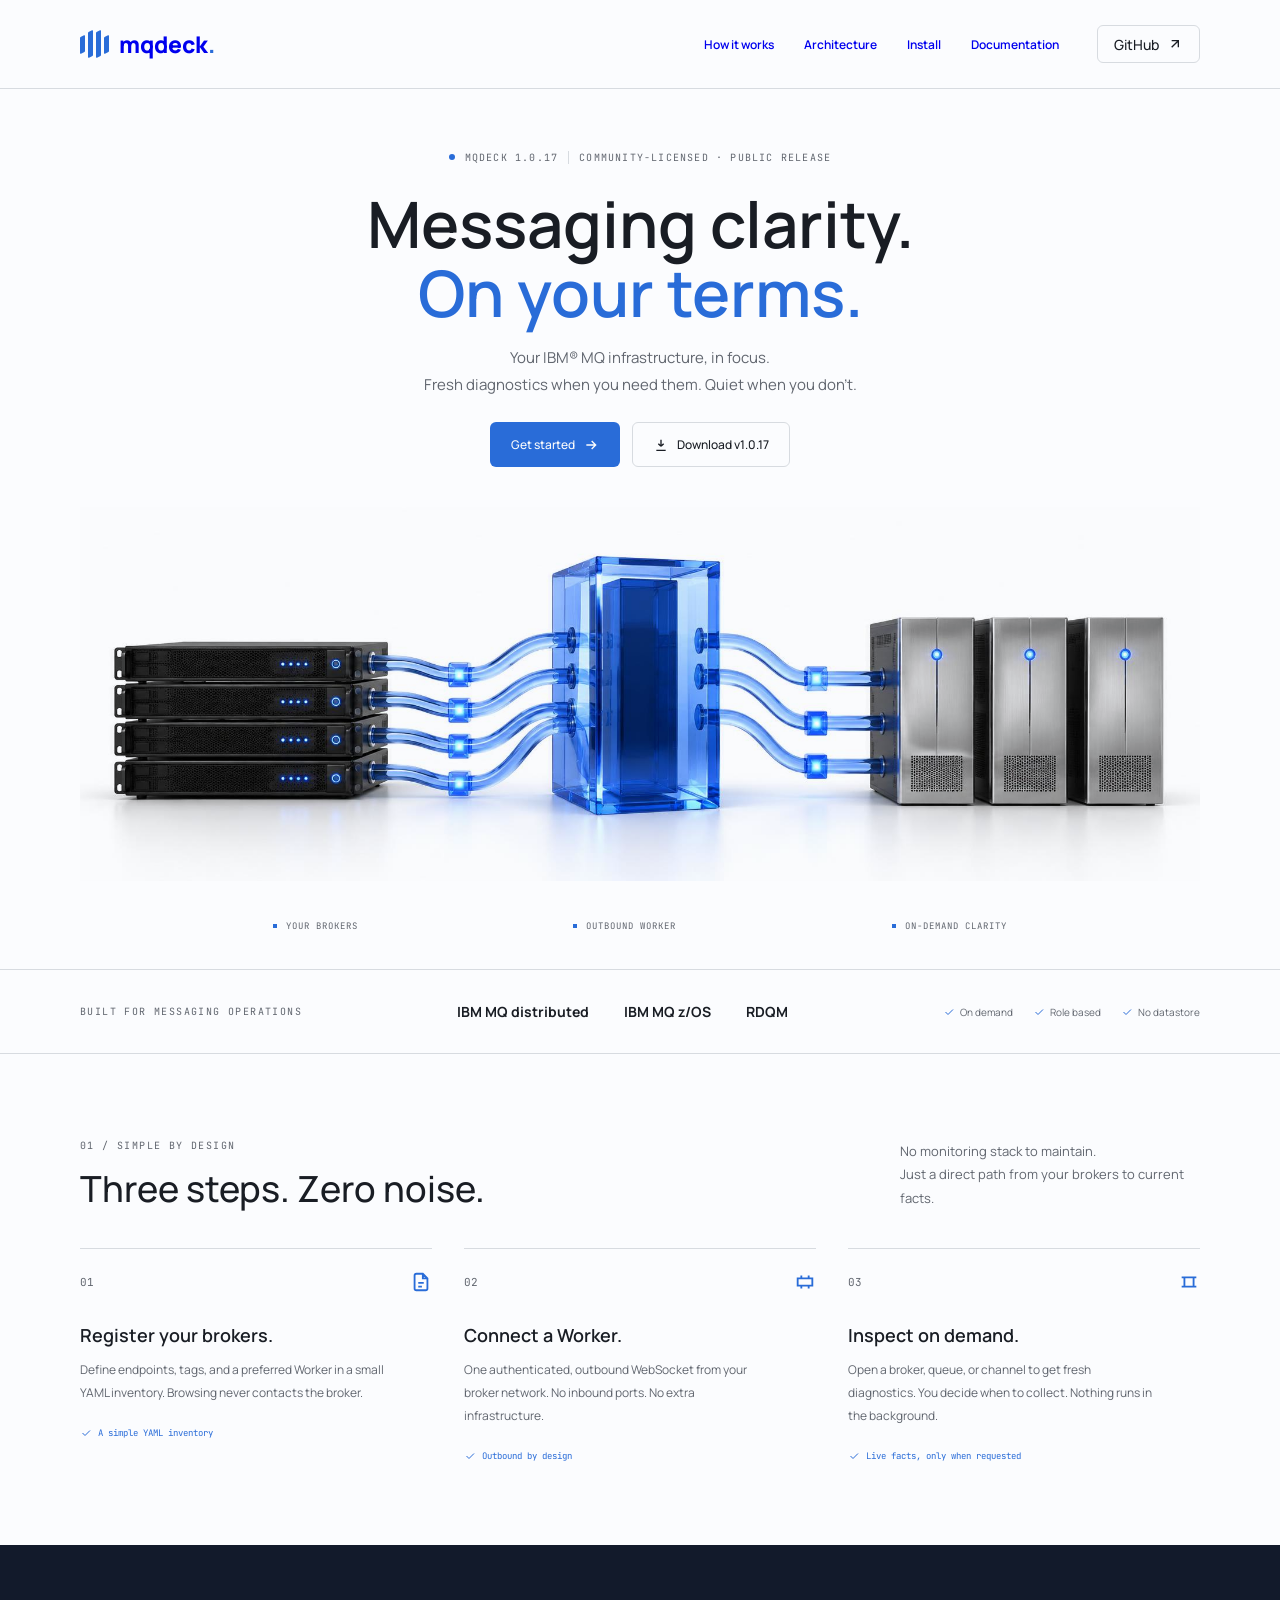
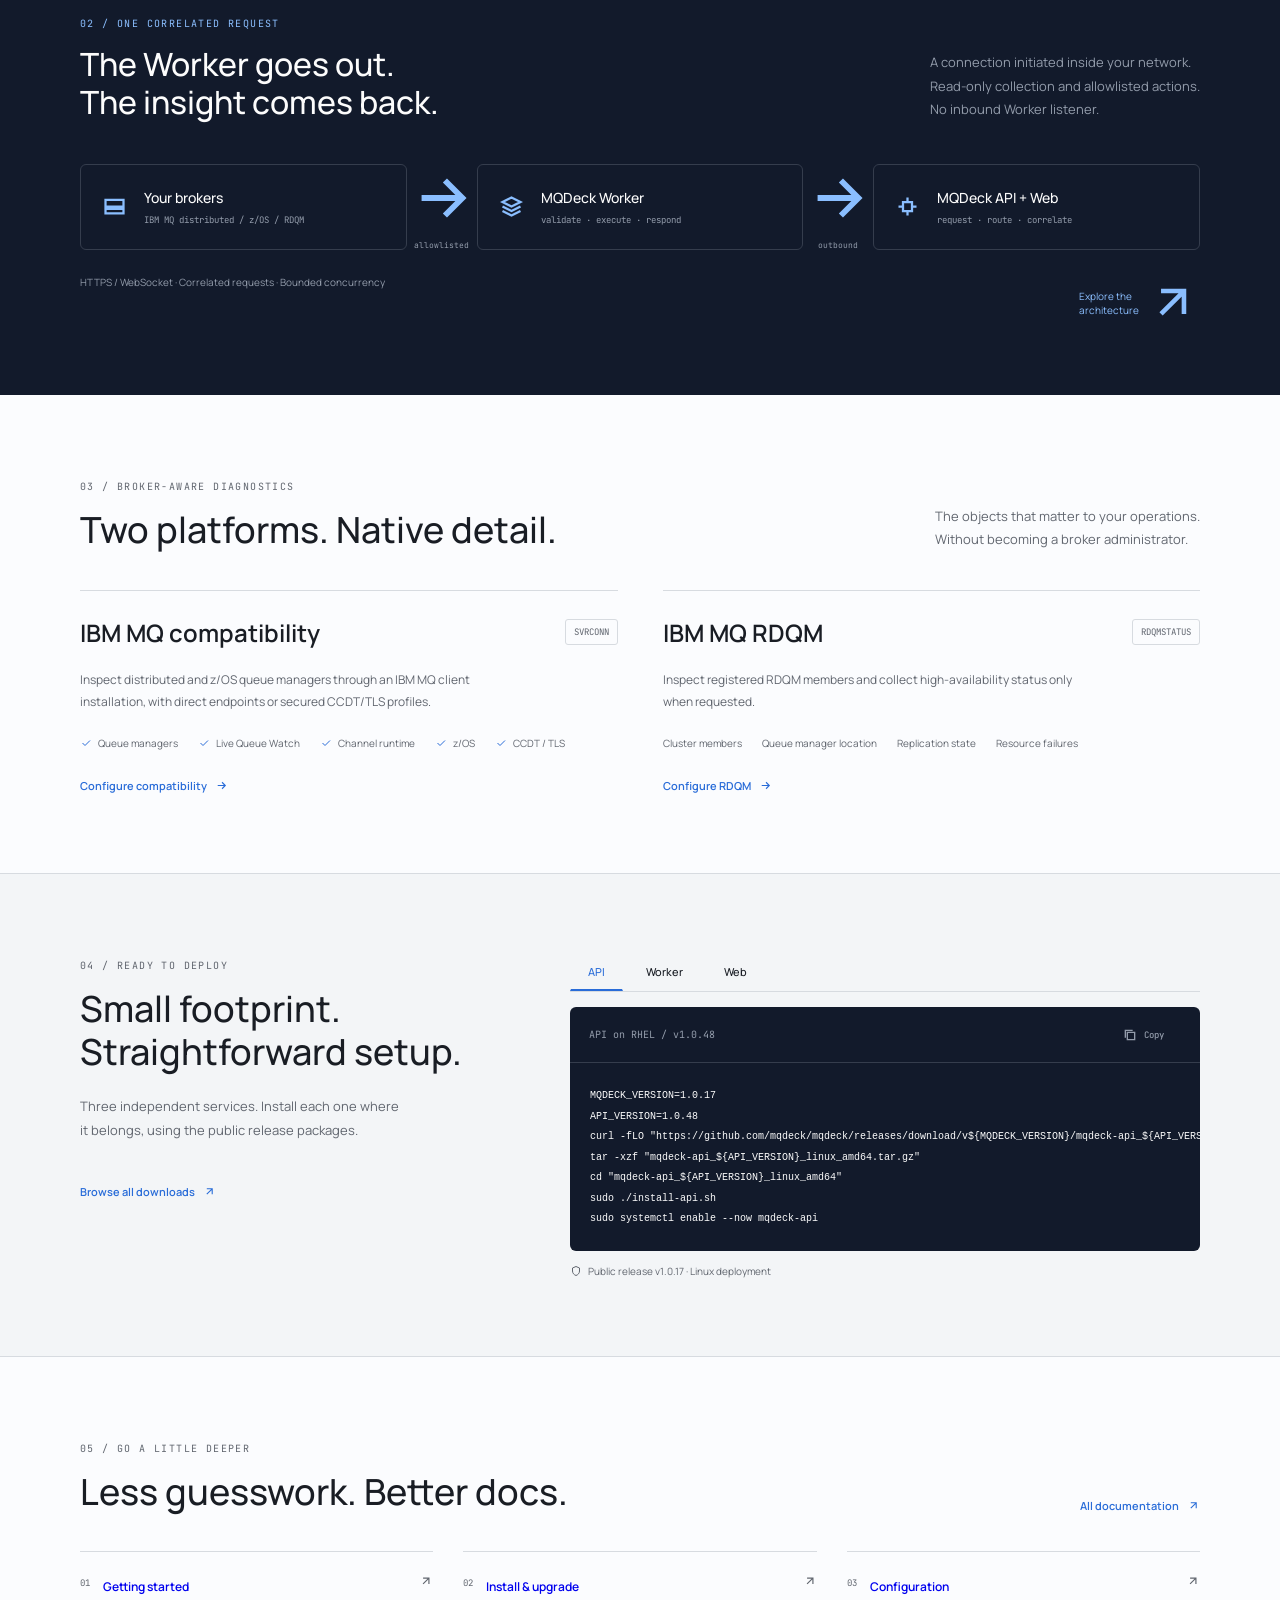
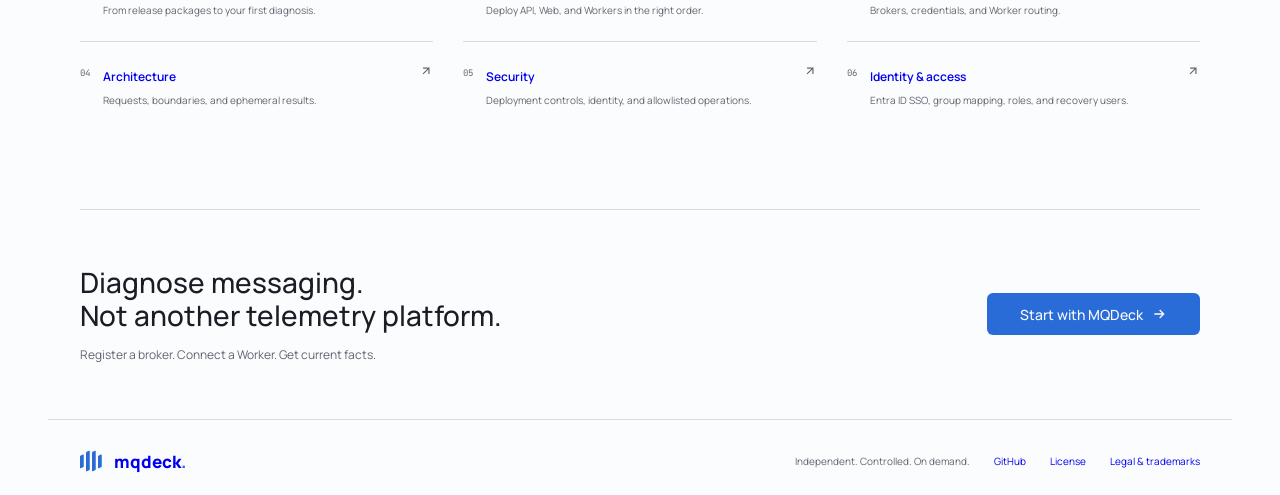
==== commit f5e93cdf: "Update docs and site for MQDeck v1.0.17" ====
--- a/site/index.html
+++ b/site/index.html
@@ -46,12 +46,12 @@
       <section class="hero" aria-labelledby="main-title">
         <img class="hero-image" src="assets/messaging-network.jpg" width="1920" height="626" alt="Messaging infrastructure connected through a transparent blue messaging hub" />
         <div class="wrap hero-content">
-          <div class="release-label"><span class="dot"></span> MQDECK 1.0.16 <span>Community-licensed · Public release</span></div>
+          <div class="release-label"><span class="dot"></span> MQDECK 1.0.17 <span>Community-licensed · Public release</span></div>
           <h1 id="main-title">Messaging clarity.<br /><span>On your terms.</span></h1>
           <p class="hero-description">Your IBM® MQ infrastructure, in focus.<br />Fresh diagnostics when you need them. Quiet when you don't.</p>
           <div class="hero-actions">
             <a class="btn" href="https://github.com/mqdeck/mqdeck/blob/main/docs/getting-started.md">Get started <svg viewBox="0 0 24 24" aria-hidden="true"><path d="M5 12h14M13 6l6 6-6 6" fill="none" stroke="currentColor" stroke-width="2"/></svg></a>
-            <a class="btn btn-outline" href="https://github.com/mqdeck/mqdeck/releases/tag/v1.0.16"><svg viewBox="0 0 24 24" aria-hidden="true"><path d="M12 4v10m0 0 4-4m-4 4-4-4M5 20h14" fill="none" stroke="currentColor" stroke-width="2"/></svg> Download v1.0.16</a>
+            <a class="btn btn-outline" href="https://github.com/mqdeck/mqdeck/releases/tag/v1.0.17"><svg viewBox="0 0 24 24" aria-hidden="true"><path d="M12 4v10m0 0 4-4m-4 4-4-4M5 20h14" fill="none" stroke="currentColor" stroke-width="2"/></svg> Download v1.0.17</a>
           </div>
         </div>
         <div class="visual-labels"><span><b></b> Your brokers</span><span><b></b> Outbound Worker</span><span><b></b> On-demand clarity</span></div>
@@ -128,7 +128,7 @@
               <div class="terminal-header"><span data-terminal-label>API on RHEL <span> / v1.0.48</span></span><button class="btn btn-ghost" type="button" data-copy aria-label="Copy installation command"><svg viewBox="0 0 24 24" aria-hidden="true"><path d="M8 8h11v11H8zM5 16V5h11" fill="none" stroke="currentColor" stroke-width="2"/></svg><span data-copy-label>Copy</span></button></div>
               <pre><code data-command></code></pre>
             </div>
-            <div class="terminal-note" role="status"><svg viewBox="0 0 24 24" aria-hidden="true"><path d="M12 3l7 3v6c0 4.5-3 7.5-7 9-4-1.5-7-4.5-7-9V6z" fill="none" stroke="currentColor" stroke-width="2"/></svg><span data-copy-note>Public release v1.0.16 · Linux deployment</span></div>
+            <div class="terminal-note" role="status"><svg viewBox="0 0 24 24" aria-hidden="true"><path d="M12 3l7 3v6c0 4.5-3 7.5-7 9-4-1.5-7-4.5-7-9V6z" fill="none" stroke="currentColor" stroke-width="2"/></svg><span data-copy-note>Public release v1.0.17 · Linux deployment</span></div>
           </div>
         </div>
       </section>
